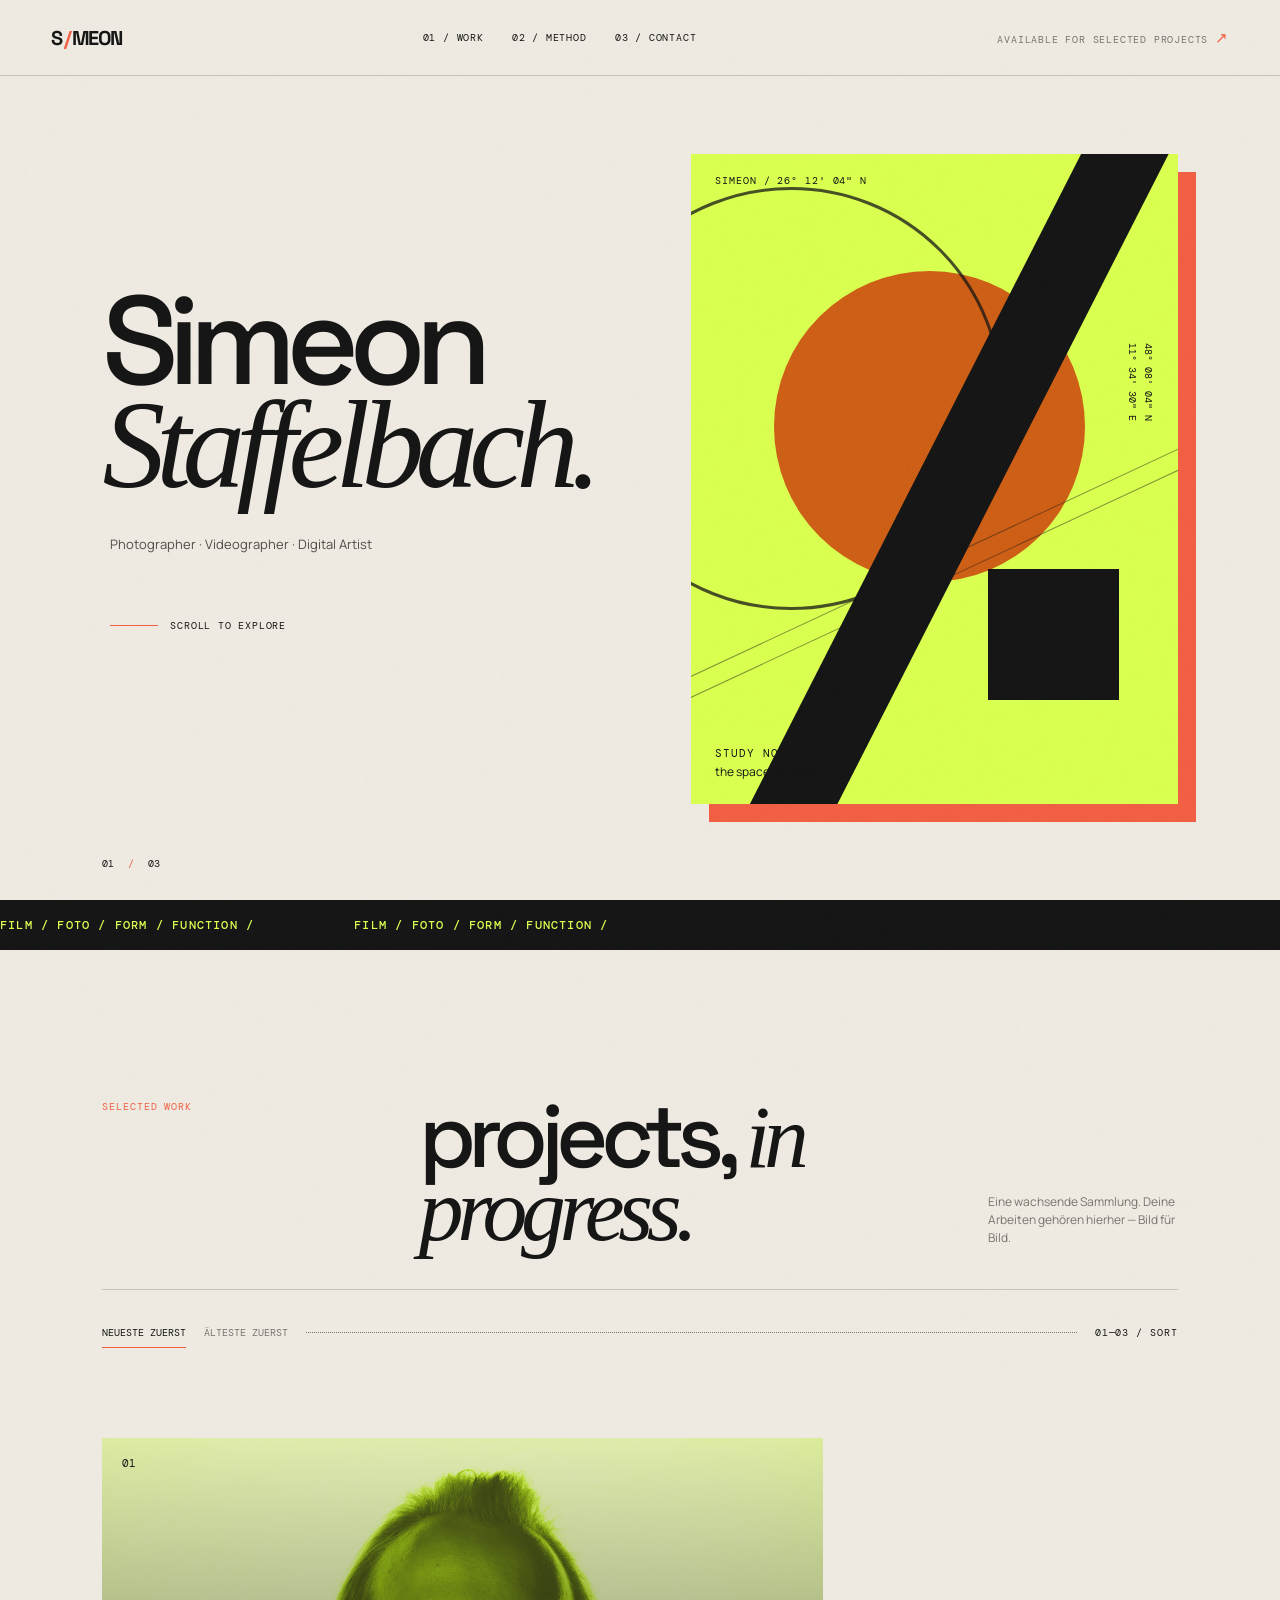
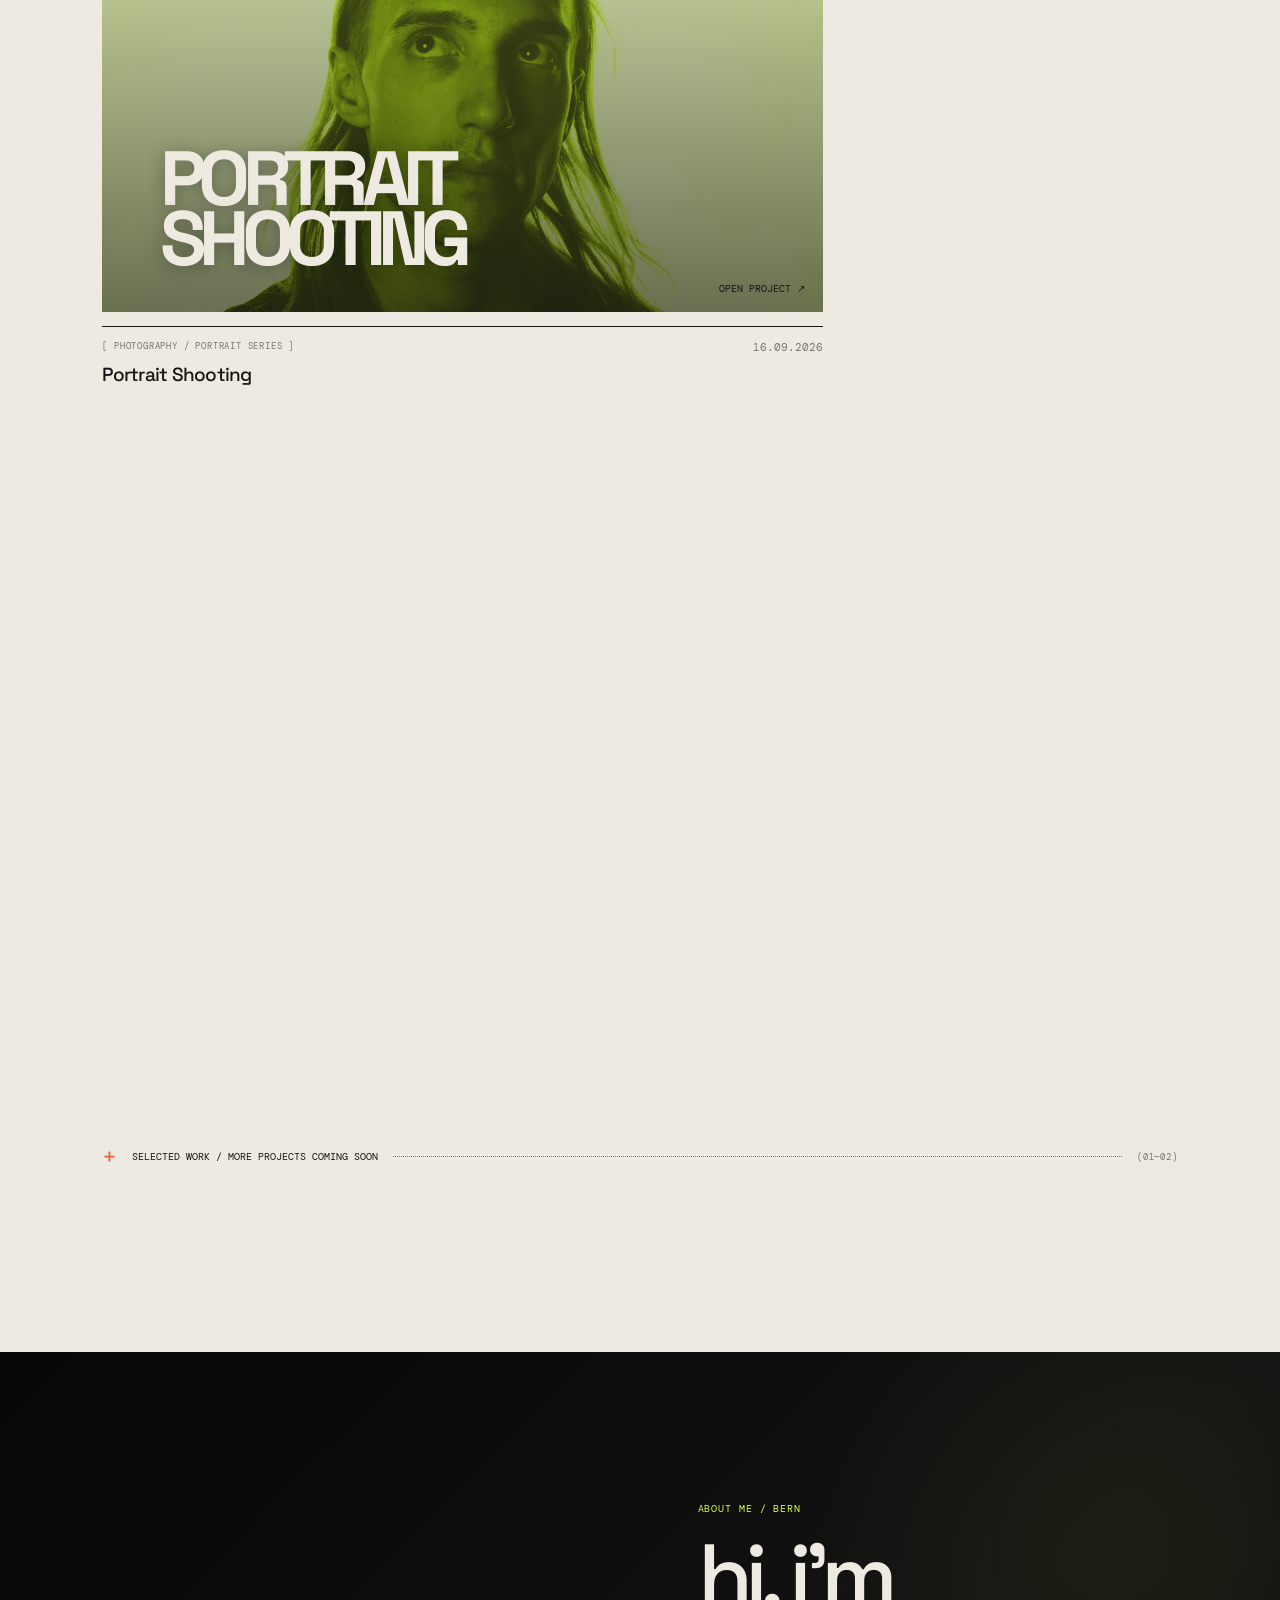
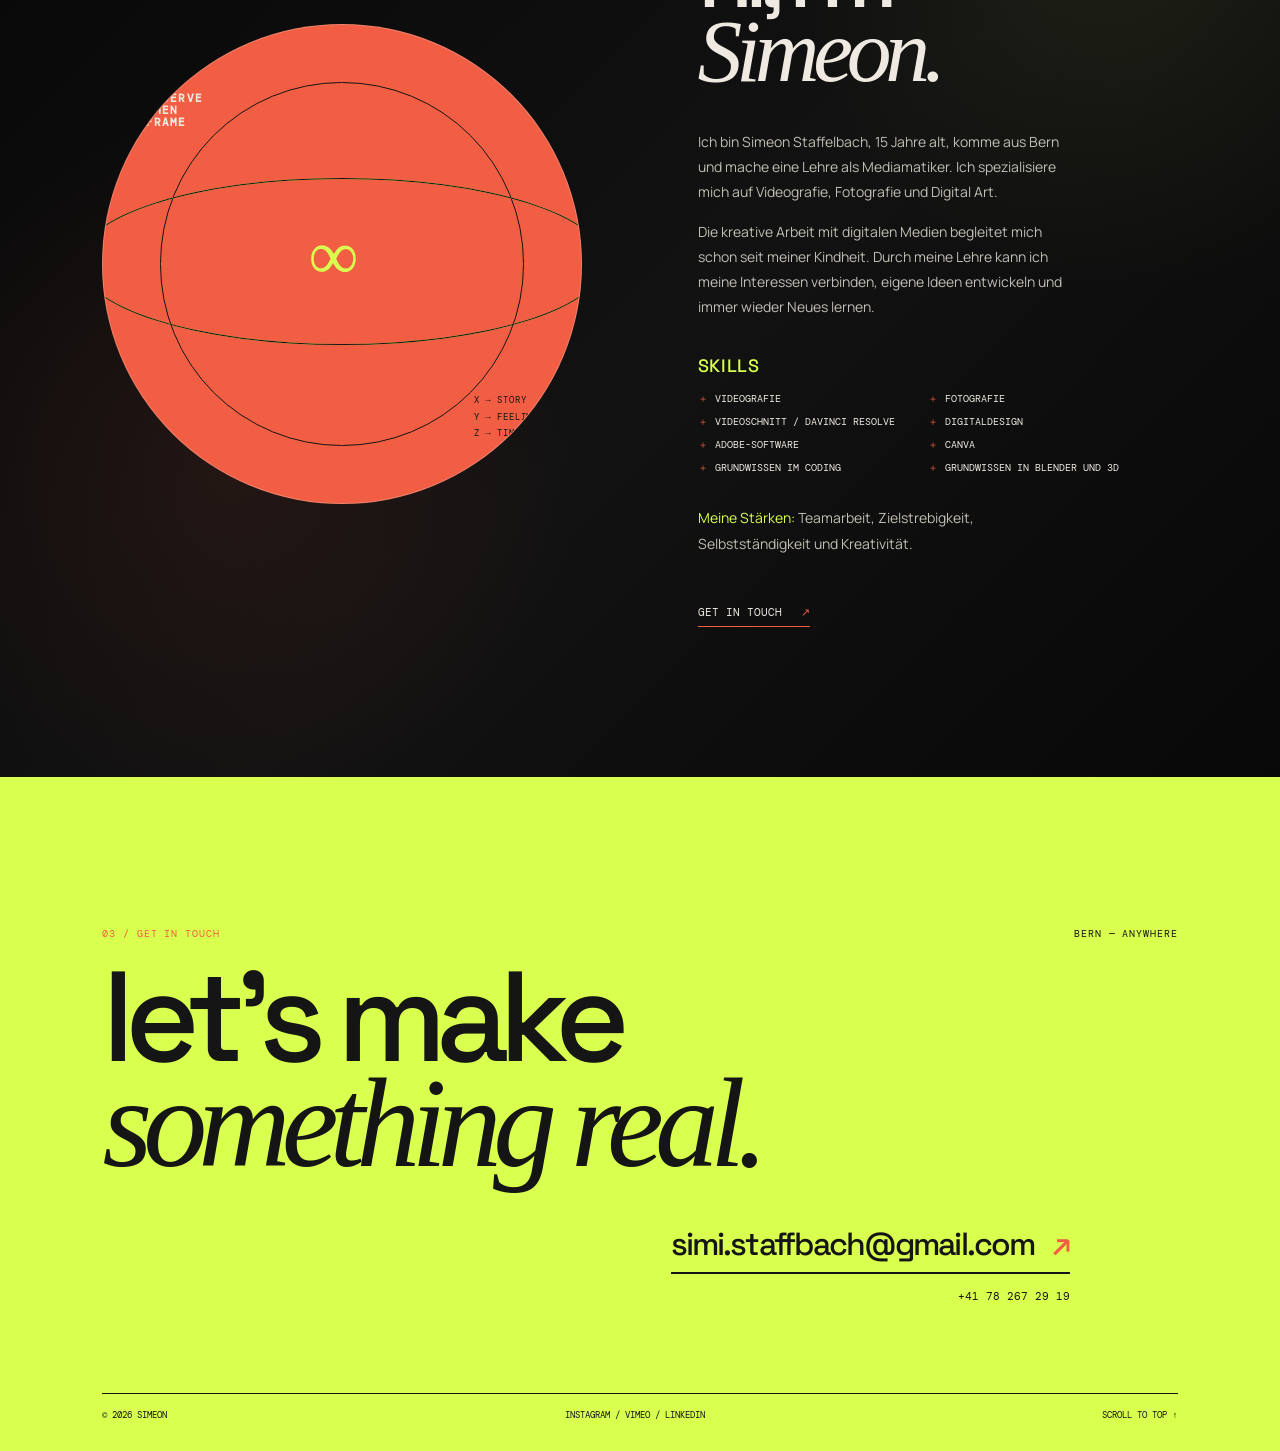
==== index.html @ b6d207b0 "Mein Portfolio" ====
<!doctype html>
<html lang="de">
<head>
  <meta charset="UTF-8">
  <meta name="viewport" content="width=device-width, initial-scale=1.0">
  <meta name="description" content="Portfolio von Simeon — Videografie, Fotografie und Mathematik.">
  <title>Simeon Staffelbach — Portfolio</title>
  <link rel="preconnect" href="https://fonts.googleapis.com">
  <link rel="preconnect" href="https://fonts.gstatic.com" crossorigin>
  <link href="https://fonts.googleapis.com/css2?family=DM+Mono:wght@400;500&family=Manrope:wght@400;500;600;700;800&family=Space+Grotesk:wght@400;500;600;700&display=swap" rel="stylesheet">
  <link rel="stylesheet" href="style.css">
</head>
<body>
  <div class="grain" aria-hidden="true"></div>
  <header class="site-header">
    <a class="wordmark" href="#top" aria-label="Simeon Startseite">S<span>/</span>MEON</a>
    <nav class="nav" aria-label="Hauptnavigation">
      <a href="#work">01 / work</a>
      <a href="#method">02 / method</a>
      <a href="#contact">03 / contact</a>
    </nav>
    <a class="header-note" href="#contact">available for selected projects <span>↗</span></a>
  </header>

  <main id="top">
    <section class="hero section-pad">
      <div class="hero-copy reveal">
        <h1>Simeon<br><em>Staffelbach.</em></h1>
        <p class="hero-intro">Photographer · Videographer · Digital Artist</p>
        <a class="scroll-cue" href="#work"><span class="scroll-line"></span> scroll to explore</a>
      </div>
      <div class="hero-art reveal reveal-delay" aria-label="Abstrakte Collage aus geometrischen Formen">
        <div class="art-label label-top">SIMEON / 26° 12' 04" N</div>
        <div class="art-shape circle"></div>
        <div class="art-shape ring"></div>
        <div class="art-shape diagonal"></div>
        <div class="art-shape square"></div>
        <div class="art-line line-a"></div>
        <div class="art-line line-b"></div>
        <div class="art-label label-bottom">STUDY No. 001<br><span>the space between</span></div>
        <div class="art-coordinate">48° 08' 04" N<br>11° 34' 30" E</div>
      </div>
      <div class="hero-index">01 <span>/</span> 03</div>
    </section>

    <section class="ticker" aria-label="Themen">
      <div class="ticker-track"><span>FILM / FOTO / FORM / FUNCTION /</span><span>FILM / FOTO / FORM / FUNCTION /</span></div>
    </section>

    <section class="work section-pad" id="work">
      <div class="section-heading reveal">
        <p class="eyebrow">selected work</p>
        <h2>projects, <em>in progress.</em></h2>
        <p class="heading-note">Eine wachsende Sammlung. Deine Arbeiten gehören hierher — Bild für Bild.</p>
      </div>
      <div class="project-controls reveal" role="tablist" aria-label="Projekte sortieren">
        <button class="project-tab is-active" type="button" data-sort="newest" role="tab" aria-selected="true">neueste zuerst</button>
        <button class="project-tab" type="button" data-sort="oldest" role="tab" aria-selected="false">älteste zuerst</button>
        <span class="controls-line"></span><span class="mono">01—03 / sort</span>
      </div>
      <div class="project-grid">
        <article class="project project-wide reveal" data-year="2026" data-order="1">
          <a class="project-visual visual-one" href="portrait-shooting.html" aria-label="Portrait Shooting öffnen">
            <img class="project-cover" src="img/16.09.2026/16.9.26_Portrait_Simeon.jpg" alt="Portrait aus dem Portrait Shooting" loading="lazy"><span class="project-number">01</span><span class="visual-word">PORTRAIT<br>SHOOTING</span><span class="visual-caption">open project ↗</span>
          </a>
          <div class="project-meta"><div><p class="project-type">[ photography / portrait series ]</p><h3>Portrait Shooting</h3></div><span>16.09.2026</span></div>
        </article>
        <article class="project project-video reveal reveal-delay" data-year="2026" data-order="2">
          <a class="project-visual visual-video" href="projektarbeit-9-klasse.html" aria-label="Projektarbeit 9. Klasse öffnen">
            <video src="video/Timeline%201.mov" autoplay muted loop playsinline preload="metadata"></video><span class="project-number">02</span><span class="visual-word">PROJECT<br>WORK</span><span class="visual-caption">open project ↗</span>
          </a>
          <div class="project-meta"><div><p class="project-type">[ video / school project ]</p><h3>Projektarbeit 9. Klasse</h3></div><span>2026</span></div>
        </article>
      </div>
      <div class="add-note"><span class="plus">+</span><span>selected work / more projects coming soon</span><span class="dotted-line"></span><span class="mono">(01—02)</span></div>
    </section>

    <section class="method section-pad" id="method">
      <div class="method-visual reveal"><span class="method-stamp">OBSERVE<br>THEN<br>FRAME</span><div class="method-orbit orbit-one"></div><div class="method-orbit orbit-two"></div><div class="method-center">∞</div><span class="method-coordinate">x → story<br>y → feeling<br>z → time</span></div>
      <div class="method-copy reveal reveal-delay"><p class="eyebrow">about me / bern</p><h2>hi, i'm<br><em>Simeon.</em></h2><p>Ich bin Simeon Staffelbach, 15 Jahre alt, komme aus Bern und mache eine Lehre als Mediamatiker. Ich spezialisiere mich auf Videografie, Fotografie und Digital Art.</p><p>Die kreative Arbeit mit digitalen Medien begleitet mich schon seit meiner Kindheit. Durch meine Lehre kann ich meine Interessen verbinden, eigene Ideen entwickeln und immer wieder Neues lernen.</p><h3 class="subheading">skills</h3><ul class="skills-list"><li>Videografie</li><li>Fotografie</li><li>Videoschnitt / DaVinci Resolve</li><li>Digitaldesign</li><li>Adobe-Software</li><li>Canva</li><li>Grundwissen im Coding</li><li>Grundwissen in Blender und 3D</li></ul><p class="strengths"><strong>Meine Stärken:</strong> Teamarbeit, Zielstrebigkeit, Selbstständigkeit und Kreativität.</p><a class="text-link" href="#contact">get in touch <span>↗</span></a></div>
    </section>

    <section class="contact section-pad" id="contact">
      <div class="contact-top"><p class="eyebrow">03 / get in touch</p><span class="mono">bern — anywhere</span></div>
      <h2>let's make<br><em>something real.</em></h2>
      <div class="contact-details"><a class="email-link" href="mailto:simi.staffbach@gmail.com">simi.staffbach@gmail.com <span>↗</span></a><a class="phone-link" href="tel:+41782672919">+41 78 267 29 19</a></div>
      <div class="contact-footer"><span>© 2026 Simeon</span><span>instagram / vimeo / linkedin</span><span>scroll to top ↑</span></div>
    </section>
  </main>
  <script src="script.js"></script>
</body>
</html>
---- style.css ----
@import url('https://fonts.googleapis.com/css2?family=DM+Mono:wght@400;500&family=Manrope:wght@400;500;600;700;800&family=Space+Grotesk:wght@400;500;600;700&display=swap');

:root{--ink:#151515;--paper:#eeeae1;--acid:#d9ff4f;--coral:#f15e43;--muted:#77746e;--line:rgba(21,21,21,.18);--mono:'DM Mono',monospace;--display:'Space Grotesk',sans-serif;--body:'Manrope',sans-serif}
*{box-sizing:border-box}html{scroll-behavior:smooth}body{margin:0;background:var(--paper);color:var(--ink);font-family:var(--body);overflow-x:hidden}.grain{position:fixed;inset:-50%;z-index:10;pointer-events:none;opacity:.045;background-image:url("data:image/svg+xml,%3Csvg viewBox='0 0 180 180' xmlns='http://www.w3.org/2000/svg'%3E%3Cfilter id='noise'%3E%3CfeTurbulence type='fractalNoise' baseFrequency='.9' numOctaves='4' stitchTiles='stitch'/%3E%3C/filter%3E%3Crect width='100%25' height='100%25' filter='url(%23noise)' opacity='.5'/%3E%3C/svg%3E");transform:rotate(10deg)}a{color:inherit;text-decoration:none}.site-header{height:76px;padding:0 4vw;display:flex;align-items:center;justify-content:space-between;border-bottom:1px solid var(--line);font-family:var(--mono);font-size:10px;letter-spacing:.08em;text-transform:uppercase}.wordmark{font-family:var(--display);font-weight:700;font-size:20px;letter-spacing:-.08em}.wordmark span{color:var(--coral);padding:0 2px}.nav{display:flex;gap:28px}.nav a,.header-note{transition:opacity .2s}.nav a:hover,.header-note:hover{opacity:.5}.header-note{color:var(--muted)}.header-note span{font-size:15px;color:var(--coral)}.section-pad{padding:0 8vw}.hero{min-height:calc(100vh - 76px);position:relative;display:grid;grid-template-columns:1fr 1fr;align-items:center;padding-top:7vh;padding-bottom:9vh}.hero-copy{position:relative;z-index:2;margin-top:-4vh}.eyebrow,.project-type,.mono,.art-label,.method-coordinate{font-family:var(--mono);font-size:10px;letter-spacing:.09em;text-transform:uppercase}.eyebrow{color:var(--coral);margin:0 0 25px}.eyebrow span{color:var(--ink);padding:0 5px}.hero h1,.section-heading h2,.method-copy h2,.contact h2{font-family:var(--display);font-weight:500;font-size:clamp(58px,9.8vw,150px);line-height:.82;letter-spacing:-.085em;margin:0}.hero h1 em,.section-heading h2 em,.method-copy h2 em,.contact h2 em{font-family:Georgia,serif;font-weight:400;letter-spacing:-.07em}.hero-intro{max-width:280px;margin:38px 0 0 8px;font-size:13px;line-height:1.6;color:#4e4c47}.scroll-cue{display:flex;align-items:center;gap:12px;margin:64px 0 0 8px;font-family:var(--mono);font-size:10px;text-transform:uppercase;letter-spacing:.08em}.scroll-line{display:inline-block;width:48px;height:1px;background:var(--coral)}.hero-art{width:min(38vw,520px);height:min(53vw,650px);min-height:420px;max-height:650px;background:var(--acid);position:relative;justify-self:end;overflow:hidden;transform:rotate(3deg);box-shadow:18px 18px 0 var(--coral)}.art-label{position:absolute;left:24px;top:20px;z-index:2}.label-bottom{top:auto;bottom:22px;font-size:11px;line-height:1.6}.label-bottom span{font-family:var(--body);font-size:12px;letter-spacing:0;text-transform:none}.art-coordinate{position:absolute;right:22px;top:29%;font:10px var(--mono);line-height:1.6;writing-mode:vertical-rl}.art-shape{position:absolute}.circle{width:64%;aspect-ratio:1;background:var(--coral);border-radius:50%;top:18%;left:17%;mix-blend-mode:multiply}.ring{width:87%;aspect-ratio:1;border:3px solid var(--ink);border-radius:50%;top:5%;left:-23%;opacity:.75}.diagonal{height:150%;width:16%;background:var(--ink);top:-25%;left:47%;transform:rotate(27deg)}.square{width:27%;aspect-ratio:1;background:var(--ink);bottom:16%;right:12%}.art-line{position:absolute;background:var(--ink);height:1px;width:150%;transform:rotate(-25deg);opacity:.45}.line-a{top:61%;left:-20%}.line-b{top:64%;left:-25%;transform:rotate(-25deg) translateY(12px)}.hero-index{position:absolute;bottom:30px;left:8vw;font:10px var(--mono)}.hero-index span{color:var(--coral);padding:0 8px}.ticker{background:var(--ink);color:var(--acid);overflow:hidden;white-space:nowrap;padding:17px 0;font:500 12px var(--mono);letter-spacing:.1em}.ticker-track{display:flex;gap:50px;width:max-content;animation:marquee 24s linear infinite}.ticker-track span{padding-right:50px}@keyframes marquee{to{transform:translateX(-50%)}}.work{padding-top:150px;padding-bottom:180px}.section-heading{display:grid;grid-template-columns:1fr 1.4fr 1fr;align-items:end;border-bottom:1px solid var(--line);padding-bottom:42px}.section-heading .eyebrow{align-self:start}.section-heading h2{font-size:clamp(48px,7vw,100px)}.heading-note{font-size:12px;line-height:1.5;max-width:190px;justify-self:end;color:var(--muted);margin:0}.project-grid{display:grid;grid-template-columns:1.2fr .8fr;column-gap:7vw;row-gap:110px;margin-top:90px}.project-wide{grid-column:1/-1;width:67%}.project-offset{margin-left:18%}.project-third{margin-top:-40px}.project-visual{display:block;position:relative;overflow:hidden;height:clamp(250px,37vw,500px);background:var(--coral);transition:transform .4s}.project-visual:hover{transform:translate(-8px,-8px)}.project-number{position:absolute;top:18px;left:20px;font:11px var(--mono)}.visual-word{position:absolute;font:700 clamp(42px,6vw,85px)/.78 var(--display);letter-spacing:-.1em;bottom:9%;left:8%;color:var(--ink)}.visual-caption{position:absolute;bottom:17px;right:18px;font:10px var(--mono);text-transform:uppercase}.visual-one{background:var(--acid)}.visual-one:after{content:'';position:absolute;width:45%;aspect-ratio:1;border:1px solid var(--ink);border-radius:50%;right:12%;top:17%;box-shadow:0 0 0 32px var(--coral),0 0 0 64px var(--acid),0 0 0 65px var(--ink)}.visual-two{height:clamp(230px,30vw,400px);background:var(--ink);color:var(--paper)}.visual-circle{display:block;position:absolute;width:58%;aspect-ratio:1;border-radius:50%;background:var(--acid);top:18%;left:21%;mix-blend-mode:screen}.visual-two:after{content:'still / moving';position:absolute;top:48%;left:33%;font:12px var(--mono);transform:rotate(-45deg);color:var(--coral)}.visual-three{height:clamp(240px,28vw,370px);background:var(--coral)}.visual-grid{position:absolute;left:15%;top:18%;font:clamp(90px,13vw,180px)/.44 var(--display);letter-spacing:-.2em}.project-meta{display:flex;justify-content:space-between;border-top:1px solid var(--ink);padding-top:13px;margin-top:14px;font:11px var(--mono)}.project-type{margin:0 0 10px;color:var(--muted);font-size:9px}.project-meta h3{font:500 19px var(--display);margin:0;letter-spacing:-.04em}.project-meta>span{color:var(--muted)}.add-note{display:flex;align-items:center;gap:15px;margin-top:96px;font:10px var(--mono);text-transform:uppercase}.plus{font:24px var(--display);color:var(--coral)}.dotted-line{height:1px;flex:1;border-top:1px dotted var(--muted)}.add-note .mono{color:var(--muted);font-size:9px}.method{background:var(--ink);color:var(--paper);display:grid;grid-template-columns:1fr 1fr;gap:9vw;align-items:center;padding-top:150px;padding-bottom:150px}.method-visual{aspect-ratio:1;max-width:530px;position:relative;border:1px solid rgba(238,234,225,.25);border-radius:50%;background:var(--coral);overflow:hidden}.method-visual:before{content:'';position:absolute;inset:12%;border:1px solid var(--ink);border-radius:50%}.method-orbit{position:absolute;border:1px solid var(--acid);width:110%;height:35%;left:-5%;top:32%;border-radius:50%;transform:rotate(-35deg)}.orbit-two{transform:rotate(35deg);border-color:var(--ink)}.method-center{position:absolute;left:43%;top:40%;font:70px Georgia;color:var(--acid)}.method-stamp{position:absolute;z-index:1;left:9%;top:14%;font:700 11px var(--mono);letter-spacing:.1em;line-height:1.1}.method-coordinate{position:absolute;right:9%;bottom:13%;font-size:9px;line-height:1.8;color:var(--ink)}.method-copy{max-width:500px}.method-copy .eyebrow{color:var(--acid)}.method-copy h2{font-size:clamp(48px,7vw,95px);margin-bottom:42px}.method-copy p:not(.eyebrow):not(.placeholder-copy){max-width:380px;font-size:14px;line-height:1.8;color:#c0bdb4}.placeholder-copy{font:10px var(--mono);color:var(--acid);border-left:1px solid var(--acid);padding-left:14px;margin-top:30px}.text-link{display:inline-block;margin-top:35px;border-bottom:1px solid var(--coral);padding-bottom:7px;font:11px var(--mono);text-transform:uppercase;color:var(--paper)}.text-link span,.email-link span{color:var(--coral);padding-left:12px}.contact{padding-top:150px;padding-bottom:30px;background:var(--acid);min-height:74vh;display:flex;flex-direction:column}.contact-top{display:flex;justify-content:space-between}.contact-top .eyebrow{color:var(--coral)}.contact h2{font-size:clamp(60px,10vw,150px);margin-top:auto}.email-link{align-self:flex-end;margin:48px 10% 90px 0;font:500 clamp(19px,2.5vw,32px) var(--display);letter-spacing:-.06em;border-bottom:2px solid var(--ink);padding-bottom:8px}.contact-footer{border-top:1px solid var(--ink);padding-top:15px;display:flex;justify-content:space-between;font:9px var(--mono);text-transform:uppercase}.reveal{opacity:0;transform:translateY(22px);transition:opacity .8s ease,transform .8s ease}.reveal.visible{opacity:1;transform:none}.reveal-delay{transition-delay:.15s}
@media(max-width:700px){.site-header{height:63px;padding:0 20px}.nav{display:none}.header-note{font-size:8px}.section-pad{padding-left:20px;padding-right:20px}.hero{min-height:auto;display:block;padding-top:80px;padding-bottom:80px}.hero-copy{margin:0}.hero h1{font-size:22vw}.hero-intro{margin-top:30px}.scroll-cue{margin-top:45px}.hero-art{width:78vw;height:105vw;min-height:0;max-height:none;margin:74px 8px 12px auto}.hero-index{left:20px;bottom:24px}.work{padding-top:90px;padding-bottom:110px}.section-heading{display:block;padding-bottom:30px}.section-heading h2{font-size:17vw;margin-bottom:30px}.heading-note{max-width:240px;margin-left:auto}.project-grid{display:block;margin-top:55px}.project{width:100%;margin:0 0 72px}.project-wide{width:100%}.project-offset{margin-left:0}.project-third{margin-top:0}.project-visual{height:78vw;max-height:390px}.visual-two,.visual-three{height:68vw;max-height:330px}.add-note{margin-top:25px}.method{display:block;padding-top:90px;padding-bottom:95px}.method-visual{width:88vw;margin:0 auto 75px}.method-copy h2{font-size:16vw;margin-bottom:32px}.contact{min-height:75vh;padding-top:75px}.contact h2{font-size:19vw;margin-top:100px}.email-link{align-self:flex-start;margin:55px 0 90px 0;font-size:6vw}.contact-footer{gap:18px;flex-wrap:wrap}.contact-footer span:last-child{width:100%}}
@media(prefers-reduced-motion:reduce){html{scroll-behavior:auto}.ticker-track{animation:none}.reveal{transition:none}}
.subheading{font:500 18px var(--display);text-transform:uppercase;letter-spacing:.04em;color:var(--acid);margin:35px 0 15px}.skills-list{display:grid;grid-template-columns:1fr 1fr;gap:9px 20px;list-style:none;padding:0;margin:0;max-width:440px;font:10px var(--mono);text-transform:uppercase;color:var(--paper)}.skills-list li:before{content:'＋';color:var(--coral);margin-right:7px}.strengths{margin-top:30px!important}.strengths strong{color:var(--acid);font-weight:400}.contact-details{align-self:flex-end;margin:48px 10% 90px 0;text-align:right}.contact-details .email-link{display:block;align-self:auto;margin:0;font-size:clamp(19px,2.5vw,32px)}.phone-link{display:block;margin-top:15px;font:11px var(--mono)}
@media(max-width:700px){.skills-list{gap:10px 12px;font-size:9px}.contact-details{align-self:flex-start;margin:55px 0 90px;text-align:left}.contact-details .email-link{font-size:6vw}}
.project-controls{display:flex;align-items:center;gap:18px;margin-top:28px;font:10px var(--mono);text-transform:uppercase}.project-tab{border:0;border-bottom:1px solid transparent;background:transparent;color:var(--muted);cursor:pointer;font:inherit;padding:8px 0;text-transform:uppercase}.project-tab.is-active{border-color:var(--coral);color:var(--ink)}.controls-line{height:1px;flex:1;border-top:1px dotted var(--muted)}.project-grid.is-sorting .project{animation:project-swap .35s ease}@keyframes project-swap{from{opacity:.2;transform:translateY(12px)}to{opacity:1;transform:none}}.project-detail{background:#080808;color:var(--paper);padding-top:150px;padding-bottom:170px;background-image:radial-gradient(circle at 80% 15%,rgba(217,255,79,.08),transparent 24%),linear-gradient(125deg,#080808 0%,#111 48%,#070707 100%)}.detail-heading{display:flex;align-items:flex-end;justify-content:space-between;border-bottom:1px solid rgba(238,234,225,.25);padding-bottom:42px}.detail-heading .eyebrow{color:var(--acid)}.detail-heading h2{font:500 clamp(55px,8vw,120px)/.8 var(--display);letter-spacing:-.085em;margin:0}.detail-heading h2 em{font:400 .95em Georgia,serif}.detail-intro{max-width:610px;margin:45px 0 75px auto;font-size:14px;line-height:1.8;color:#c5c1b9}.photo-gallery{display:grid;grid-template-columns:repeat(12,1fr);gap:18px;align-items:start}.gallery-photo{grid-column:span 4;margin:0}.gallery-photo.gallery-tall{grid-row:span 2}.gallery-photo.gallery-wide{grid-column:span 6}.gallery-photo img{display:block;width:100%;height:clamp(240px,32vw,490px);object-fit:cover;background:#191919;transition:filter .4s,transform .4s}.gallery-photo.gallery-tall img{height:clamp(390px,50vw,760px)}.gallery-photo.gallery-wide img{height:clamp(230px,28vw,430px)}.gallery-photo img[src]:not([src=""]){color:transparent}.gallery-photo:hover img{filter:brightness(1.1);transform:scale(.985)}.gallery-photo figcaption{font:9px var(--mono);text-transform:uppercase;color:#89857e;margin-top:10px}.image-note{color:#89857e;font-size:9px;margin:70px 0 0}.method{background-color:#080808;background-image:radial-gradient(circle at 18% 70%,rgba(241,94,67,.09),transparent 28%),radial-gradient(circle at 88% 20%,rgba(217,255,79,.06),transparent 24%),linear-gradient(135deg,#070707,#121212 55%,#080808)}.method-visual{transform-style:preserve-3d;transition:transform .25s ease-out;will-change:transform}.method-visual .method-orbit,.method-visual .method-center,.method-visual .method-stamp,.method-visual .method-coordinate{transform:translateZ(24px)}.method-visual .method-center{transition:transform .25s ease-out}.grain{opacity:.018}
@media(max-width:700px){.project-controls{gap:12px;flex-wrap:wrap;margin-top:20px}.project-controls .controls-line{display:none}.project-controls .mono{width:100%;font-size:8px}.project-detail{padding-top:90px;padding-bottom:100px}.detail-heading{display:block;padding-bottom:30px}.detail-heading h2{font-size:16vw;margin-top:32px}.detail-intro{margin:35px 0 55px;font-size:13px}.photo-gallery{grid-template-columns:1fr 1fr;gap:12px}.gallery-photo,.gallery-photo.gallery-wide{grid-column:span 1}.gallery-photo.gallery-tall{grid-row:span 1}.gallery-photo img,.gallery-photo.gallery-tall img,.gallery-photo.gallery-wide img{height:58vw}.gallery-photo:nth-child(1),.gallery-photo:nth-child(4),.gallery-photo:nth-child(7),.gallery-photo:nth-child(8){grid-column:span 2}.gallery-photo:nth-child(1) img,.gallery-photo:nth-child(4) img,.gallery-photo:nth-child(7) img,.gallery-photo:nth-child(8) img{height:105vw}.image-note{line-height:1.6;margin-top:45px}}
.gallery-photo img.is-missing{opacity:0;background:linear-gradient(135deg,var(--coral),var(--acid));min-height:100%}.gallery-photo:has(img.is-missing){background:linear-gradient(135deg,var(--coral),var(--acid));position:relative}.gallery-photo:has(img.is-missing):after{content:'bild hier einsetzen';position:absolute;left:15px;bottom:34px;color:var(--ink);font:10px var(--mono);text-transform:uppercase}
.create-project-button{width:100%;border:0;color:var(--paper);font:inherit;text-align:left;cursor:pointer}.create-project-button .visual-word{color:var(--acid)}.create-project-button:hover .visual-word{color:var(--paper)}.project-modal{display:none;position:fixed;inset:0;z-index:20;align-items:center;justify-content:center;padding:24px}.project-modal.is-open{display:flex}.project-modal-backdrop{position:absolute;inset:0;background:rgba(8,8,8,.78);backdrop-filter:blur(8px)}.project-form{position:relative;width:min(100%,560px);padding:42px;background:var(--acid);color:var(--ink);box-shadow:14px 14px 0 var(--coral)}.modal-close{position:absolute;top:15px;right:20px;border:0;background:none;font:32px var(--display);cursor:pointer}.project-form h2{font:500 clamp(48px,7vw,82px)/.8 var(--display);letter-spacing:-.085em;margin:0 0 35px}.project-form h2 em{font:400 .95em Georgia,serif}.project-form label{display:block;margin-top:18px;font:10px var(--mono);text-transform:uppercase}.project-form input,.project-form textarea{display:block;width:100%;border:0;border-bottom:1px solid var(--ink);background:transparent;padding:11px 0;color:var(--ink);font:14px var(--body);outline:none;resize:vertical}.project-form input:focus,.project-form textarea:focus{border-bottom-color:var(--coral)}.form-submit{border:0;background:var(--ink);color:var(--paper);cursor:pointer;margin-top:30px;padding:14px 18px;font:10px var(--mono);text-transform:uppercase}.form-submit span{color:var(--coral);padding-left:12px}.form-note{font-size:8px;margin:22px 0 0;color:var(--muted)}
.gallery-photo img{object-fit:contain;background:#111}.gallery-photo.gallery-wide img{object-fit:contain}
.project-cover{position:absolute;inset:0;width:100%;height:100%;object-fit:cover;opacity:.72;mix-blend-mode:luminosity}.visual-one .visual-word,.visual-one .visual-caption,.visual-one .project-number{z-index:1}.project-create .visual-two:after{display:none}
.visual-one:after{display:none}.visual-one:before{content:'';position:absolute;z-index:1;inset:0;background:linear-gradient(180deg,rgba(8,8,8,.08),rgba(8,8,8,.58))}.visual-one .visual-word{color:var(--paper);text-shadow:0 2px 18px rgba(0,0,0,.3)}
.visual-video{background:#111;color:var(--paper)}.visual-video video{position:absolute;inset:0;width:100%;height:100%;object-fit:cover;opacity:.7}.visual-video:after{content:'';position:absolute;inset:0;background:linear-gradient(180deg,rgba(8,8,8,.08),rgba(8,8,8,.68))}.visual-video .visual-word,.visual-video .visual-caption,.visual-video .project-number{z-index:1}.project-video{width:67%;margin-left:33%;grid-column:1/-1}.video-project-page .project-page-title h1{font-size:clamp(58px,9vw,130px)}.video-showcase{padding-bottom:140px}.video-frame{background:#050505;border:1px solid rgba(238,234,225,.24);padding:14px;box-shadow:14px 14px 0 var(--coral)}.video-frame video{display:block;width:100%;max-height:75vh;background:#000}.video-meta{display:flex;justify-content:space-between;padding-top:14px;color:#89857e}.video-notes{display:grid;grid-template-columns:1fr 1fr;gap:8vw;border-top:1px solid rgba(238,234,225,.25);padding-top:120px;padding-bottom:140px}.video-notes h2{font:500 clamp(55px,8vw,110px)/.8 var(--display);letter-spacing:-.09em;margin:0}.video-notes h2 em{font:400 .92em Georgia,serif}.video-note-copy{max-width:390px;align-self:end;color:#aaa69f;font-size:14px;line-height:1.8}.video-note-copy .mono{color:var(--acid);font-size:9px;margin-top:42px}
@media(max-width:700px){.project-video{grid-column:auto;width:100%;margin-left:0}.video-project-page .project-page-title h1{font-size:15vw}.video-showcase{padding-bottom:90px}.video-frame{padding:8px;box-shadow:8px 8px 0 var(--coral)}.video-meta{gap:15px;flex-wrap:wrap}.video-notes{display:block;padding-top:85px;padding-bottom:90px}.video-notes h2{font-size:17vw}.video-note-copy{margin-top:60px;font-size:13px}}
.project-page{background:#080808;color:var(--paper);background-image:radial-gradient(circle at 80% 15%,rgba(217,255,79,.07),transparent 24%),linear-gradient(125deg,#080808 0%,#111 48%,#070707 100%)}.back-link{font:10px var(--mono);text-transform:uppercase;color:var(--paper)}.project-hero{padding-top:130px;padding-bottom:100px;display:grid;grid-template-columns:1.1fr .9fr;gap:8vw;align-items:end}.project-page-title h1{font:500 clamp(65px,11vw,160px)/.78 var(--display);letter-spacing:-.09em;margin:0}.project-page-title h1 em{font:400 .92em Georgia,serif}.project-page-intro{max-width:470px;font-size:14px;line-height:1.8;color:#c5c1b9}.collage{padding-bottom:130px}.collage-grid{display:grid;grid-template-columns:repeat(12,1fr);grid-auto-flow:dense;gap:14px}.collage-item{grid-column:span 4;margin:0;min-height:280px;background:#111;position:relative;overflow:hidden}.collage-item img{display:block;width:100%;height:100%;min-height:280px;object-fit:contain;background:#111}.collage-item figcaption{position:absolute;left:14px;bottom:12px;color:var(--paper);font:9px var(--mono);text-transform:uppercase;mix-blend-mode:difference}.collage-feature{grid-column:span 6;grid-row:span 2;min-height:650px}.collage-feature img{min-height:650px}.collage-tall{grid-row:span 2;min-height:580px}.collage-tall img{min-height:580px}.collage-wide{grid-column:span 6;min-height:380px}.collage-wide img{min-height:380px}.collage-empty{display:flex;align-items:center;justify-content:center;border:1px solid rgba(238,234,225,.25);background:transparent;color:var(--acid);font:10px var(--mono);text-transform:uppercase;line-height:1.8;text-align:center}.project-end{border-top:1px solid rgba(238,234,225,.25);padding-top:16px;padding-bottom:35px;display:flex;justify-content:space-between}.project-end .text-link{margin-top:0}
.mini-study{display:grid;grid-template-columns:1fr 1fr;gap:8vw;align-items:end;border-top:1px solid rgba(238,234,225,.25);padding-top:48px;padding-bottom:110px}.mini-study h2{font:500 clamp(48px,7vw,95px)/.8 var(--display);letter-spacing:-.09em;margin:0}.mini-study h2 em{font:400 .92em Georgia,serif}.mini-study p:not(.eyebrow){max-width:330px;color:#aaa69f;font-size:13px;line-height:1.7}.mini-study .text-link{margin-top:22px}.study-page .light-mode{white-space:nowrap}
.mode-description{flex-wrap:wrap;align-items:start}.mode-description .equipment{display:grid;grid-template-columns:auto 1fr 1fr;gap:8px 18px;width:100%;padding-top:18px;border-top:1px solid rgba(238,234,225,.14);font:9px var(--mono);text-transform:uppercase;color:#88847d}.mode-description .equipment b{color:var(--coral);font-weight:400}.mode-description .equipment span{line-height:1.5}.light-rig,.subject-3d{transition:transform .7s cubic-bezier(.2,.75,.25,1),filter .7s ease}.light-stage[data-mode="butterfly"] .light-rig{top:13%;left:50%}.light-stage[data-mode="rembrandt"] .light-rig{top:18%;left:35%;transform:translateX(-50%) rotateX(-10deg) rotateY(-24deg)}.light-stage[data-mode="loop"] .light-rig{top:25%;left:39%;transform:translateX(-50%) rotateX(-10deg) rotateY(-18deg)}.light-stage[data-mode="split"] .light-rig{top:38%;left:20%;transform:translateX(-50%) rotateX(-10deg) rotateY(18deg)}.light-stage[data-mode="rim"] .light-rig{top:30%;left:78%;transform:translateX(-50%) rotateX(-10deg) rotateY(30deg)}.light-stage[data-mode="rembrandt"]{background:radial-gradient(circle at 38% 43%,rgba(241,94,67,.28),transparent 23%),#080808}.light-stage[data-mode="loop"]{background:radial-gradient(circle at 42% 43%,rgba(241,94,67,.22),transparent 22%),#080808}.light-stage[data-mode="split"]{background:linear-gradient(90deg,rgba(241,94,67,.22),transparent 42%),#080808}.light-stage[data-mode="rim"]{background:radial-gradient(circle at 75% 43%,rgba(217,255,79,.3),transparent 22%),#080808}.light-stage[data-mode="rim"] .subject-head,.light-stage[data-mode="rim"] .subject-body{box-shadow:0 0 22px 4px rgba(217,255,79,.75)}
@media(max-width:700px){.project-page .site-header{padding:0 20px}.project-page .header-note{display:none}.back-link{font-size:9px}.project-hero{display:block;padding-top:80px;padding-bottom:65px}.project-page-title h1{font-size:19vw}.project-page-intro{margin-top:40px;font-size:13px}.collage{padding-bottom:85px}.collage-grid{grid-template-columns:repeat(2,1fr);gap:10px}.collage-item,.collage-wide,.collage-feature,.collage-tall{grid-column:span 1;grid-row:span 1;min-height:46vw}.collage-item img,.collage-wide img,.collage-feature img,.collage-tall img{min-height:46vw}.collage-feature,.collage-wide{grid-column:span 2;min-height:92vw}.collage-feature img,.collage-wide img{min-height:92vw}.collage-empty{min-height:46vw}.project-end{display:block;padding-bottom:25px}.project-end .text-link{margin-top:30px}}
.mini-study{display:block;padding-top:70px;padding-bottom:75px}.mini-study h2{font-size:16vw;margin:30px 0 28px}.mini-study p:not(.eyebrow){font-size:13px}.study-page .light-mode{white-space:normal;text-align:left}
.project-color{grid-column:1/-1;width:67%;margin-left:33%}.visual-color{background:#121212;color:var(--paper);border:1px solid rgba(238,234,225,.25)}.visual-color:after{content:'';position:absolute;width:55%;height:180%;left:18%;top:-38%;background:var(--coral);border-radius:50%;filter:blur(28px);opacity:.7;transform:rotate(25deg)}.visual-color .visual-word,.visual-color .visual-caption,.visual-color .project-number{z-index:1}.color-orb{position:absolute;z-index:1;width:35%;aspect-ratio:1;border-radius:50%;background:var(--acid);left:48%;top:25%;box-shadow:0 0 45px rgba(217,255,79,.55)}.study-page{background:#080808;color:var(--paper);background-image:radial-gradient(circle at 80% 15%,rgba(217,255,79,.07),transparent 24%),linear-gradient(125deg,#080808 0%,#111 48%,#070707 100%)}.study-intro{padding-top:130px;padding-bottom:105px;display:grid;grid-template-columns:1.1fr .9fr;gap:8vw;align-items:end}.study-intro h1{font:500 clamp(72px,12vw,170px)/.76 var(--display);letter-spacing:-.095em;margin:0}.study-intro h1 em,.light-lab h2 em,.note-card h3 em{font:400 .92em Georgia,serif}.study-lead{max-width:460px;font-size:14px;line-height:1.8;color:#c5c1b9}.study-lead .mono{font-size:9px;color:var(--acid);margin-top:32px}.light-lab{padding-top:85px;padding-bottom:135px;background:#111;border-top:1px solid rgba(238,234,225,.15);border-bottom:1px solid rgba(238,234,225,.15)}.lab-head{display:flex;justify-content:space-between;align-items:end}.light-lab h2{font:500 clamp(54px,8vw,105px)/.8 var(--display);letter-spacing:-.09em;margin:0}.lab-note{max-width:250px;font-size:12px;line-height:1.6;color:#aaa69f;margin:0}.lab-controls{display:flex;align-items:center;gap:24px;border-bottom:1px solid rgba(238,234,225,.2);padding:55px 0 15px;font:10px var(--mono);text-transform:uppercase}.light-mode{border:0;border-bottom:1px solid transparent;background:transparent;color:#88847d;cursor:pointer;padding:8px 0;font:inherit;text-transform:uppercase}.light-mode.is-active{color:var(--acid);border-color:var(--acid)}.angle-control{margin-left:auto;display:flex;gap:14px;align-items:center;color:#88847d}.angle-control input{accent-color:var(--coral);width:110px}.angle-control output{width:30px;color:var(--paper)}.light-stage{height:min(58vw,680px);min-height:420px;margin-top:36px;position:relative;overflow:hidden;background:radial-gradient(circle at 52% 40%,rgba(241,94,67,.2),transparent 20%),#080808;perspective:900px;transform-style:preserve-3d}.stage-grid{position:absolute;inset:48% -20% -55%;background:linear-gradient(rgba(238,234,225,.12) 1px,transparent 1px),linear-gradient(90deg,rgba(238,234,225,.12) 1px,transparent 1px);background-size:55px 55px;transform:rotateX(65deg);transform-origin:top}.stage-axis{position:absolute;left:50%;top:0;width:1px;height:100%;background:rgba(238,234,225,.15)}.axis-y{transform:rotate(90deg)}.light-rig{position:absolute;left:50%;top:13%;width:190px;height:145px;transform:translateX(-50%) rotateX(-10deg) rotateY(-18deg);transform-style:preserve-3d;transition:all .5s ease}.rig-softbox{display:block;width:100px;height:45px;margin:auto;background:var(--acid);box-shadow:0 0 75px 25px rgba(217,255,79,.28);transform:rotateX(55deg) skewX(-15deg)}.rig-arm{display:block;width:2px;height:82px;background:#777;position:absolute;left:50%;top:42px}.rig-label{position:absolute;top:118px;left:70px;color:var(--acid);font:9px var(--mono);text-transform:uppercase;white-space:nowrap}.subject-3d{position:absolute;left:50%;top:47%;width:250px;height:300px;transform:translate(-50%,-50%) rotateY(-8deg);transform-style:preserve-3d;transition:transform .5s ease}.subject-head{position:absolute;left:70px;top:0;width:112px;height:154px;border-radius:48% 48% 44% 44%;background:linear-gradient(90deg,#2b1516,#c45d43 54%,#321516);box-shadow:25px 10px 0 -3px rgba(0,0,0,.5);transform:translateZ(35px)}.subject-face{position:absolute;left:33px;top:59px;width:9px;height:6px;border-radius:50%;background:var(--ink);box-shadow:39px 0 var(--ink)}.subject-nose{position:absolute;left:51px;top:68px;width:16px;height:25px;border-right:2px solid rgba(21,21,21,.65);border-radius:50%}.subject-shadow{position:absolute;left:49px;top:95px;width:18px;height:7px;border-bottom:2px solid var(--ink);border-radius:50%}.subject-body{position:absolute;left:25px;top:135px;width:205px;height:190px;border-radius:45% 45% 0 0;background:linear-gradient(90deg,#160e11,#4b1f25 55%,#120d10);transform:translateZ(5px)}.stage-label{position:absolute;font:9px var(--mono);text-transform:uppercase;color:#8b8780;line-height:1.6}.stage-label span{color:var(--coral);font-size:18px}.stage-label-left{left:25px;bottom:25px}.stage-label-right{right:25px;bottom:25px;text-align:right}.stage-mode-label{position:absolute;left:25px;top:25px;color:var(--acid);font:10px var(--mono);text-transform:uppercase;letter-spacing:.1em}.mode-description{display:flex;gap:25px;padding-top:20px;font-size:12px;color:#aaa69f}.mode-description strong{color:var(--acid);font:10px var(--mono);text-transform:uppercase;min-width:145px}.mode-description span{max-width:450px;line-height:1.6}.study-notes{display:grid;grid-template-columns:1fr 1fr;gap:8vw;padding-top:135px;padding-bottom:135px}.note-card{border-top:1px solid rgba(238,234,225,.25);padding-top:15px}.note-card .mono{color:var(--coral);font-size:9px}.note-card h3{font:500 clamp(38px,5vw,70px)/.85 var(--display);letter-spacing:-.08em;margin:70px 0 0}.note-copy{max-width:360px;align-self:end;color:#aaa69f;font-size:14px;line-height:1.8}.note-copy .mono{color:var(--acid);font-size:9px;margin-top:45px}
@media(max-width:700px){.project-color{grid-column:auto;width:100%;margin-left:0}.study-intro{display:block;padding-top:80px;padding-bottom:75px}.study-intro h1{font-size:22vw}.study-lead{margin-top:40px;font-size:13px}.light-lab{padding-top:75px;padding-bottom:90px}.lab-head{display:block}.lab-note{margin-top:32px}.lab-controls{gap:12px;flex-wrap:wrap;padding-top:42px}.light-mode{font-size:9px}.angle-control{width:100%;margin:8px 0 0;justify-content:space-between}.angle-control input{flex:1}.light-stage{height:118vw;min-height:440px;margin-top:25px}.light-rig{top:11%;transform:translateX(-50%) scale(.78) rotateX(-10deg) rotateY(-18deg)}.subject-3d{transform:translate(-50%,-50%) scale(.82) rotateY(-8deg)}.mode-description{display:block}.mode-description strong{display:block;margin-bottom:10px}.study-notes{display:block;padding-top:90px;padding-bottom:90px}.note-card h3{margin-top:55px;font-size:16vw}.note-copy{margin-top:65px;font-size:13px}}
@media(max-width:700px){.mode-description .equipment{grid-template-columns:1fr;gap:6px;margin-top:18px}.mode-description .equipment b{display:block}.light-stage[data-mode="rembrandt"] .light-rig,.light-stage[data-mode="loop"] .light-rig,.light-stage[data-mode="split"] .light-rig,.light-stage[data-mode="rim"] .light-rig{transform:translateX(-50%) scale(.78) rotateX(-10deg) rotateY(-18deg)}}
.top-down-stage{background:#171717!important;perspective:none!important}.top-down-stage .stage-grid{inset:0;background:linear-gradient(rgba(238,234,225,.09) 1px,transparent 1px),linear-gradient(90deg,rgba(238,234,225,.09) 1px,transparent 1px);background-size:52px 52px;transform:none;opacity:.8}.top-down-stage .stage-axis{opacity:.35}.top-down-stage .axis-x{left:0;top:50%;width:100%;height:1px}.top-down-stage .axis-y{left:50%;top:0;width:1px;height:100%;transform:none}.top-down-stage .light-rig{width:130px;height:95px;transform:none!important;transition:left .7s ease,top .7s ease,filter .7s ease}.top-down-stage .rig-softbox{width:100px;height:54px;margin:0;border:2px solid var(--acid);background:rgba(217,255,79,.16);box-shadow:0 0 45px 12px rgba(217,255,79,.2);transform:none;clip-path:polygon(15% 0,85% 0,100% 100%,0 100%)}.top-down-stage .rig-label{top:64px;left:0;color:var(--acid);font-size:8px}.top-down-stage .key-light{left:50%;top:8%}.top-down-stage .fill-light{left:9%;top:47%;transform:rotate(90deg)!important;opacity:.75}.top-down-stage .rim-light{left:78%;top:47%;transform:rotate(90deg)!important;opacity:.72}.top-down-stage .fill-light .rig-softbox,.top-down-stage .rim-light .rig-softbox{border-color:var(--coral);box-shadow:0 0 35px 10px rgba(241,94,67,.18)}.top-down-stage .fill-light .rig-label,.top-down-stage .rim-light .rig-label{color:var(--coral);transform:rotate(-90deg);left:57px;top:42px}.top-down-stage .reflector{position:absolute;z-index:2;width:170px;height:14px;border:1px dashed var(--paper);color:var(--paper);font:8px var(--mono);text-transform:uppercase;text-align:center;letter-spacing:.05em}.top-down-stage .reflector span{position:relative;top:18px;white-space:nowrap}.reflector-main{left:calc(50% - 85px);bottom:11%;background:rgba(238,234,225,.12)}.reflector-negative{left:calc(50% - 85px);top:23%;border-color:#666!important;background:rgba(0,0,0,.65)}.reflector-negative span{color:#888}.top-down-stage .subject-3d{left:50%;top:50%;width:190px;height:250px;transform:translate(-50%,-50%)!important;transition:filter .7s ease}.top-down-stage .subject-head{left:39px;top:0;width:112px;height:154px;transform:none;background:linear-gradient(90deg,#321516,#c45d43 54%,#2b1516);box-shadow:none}.top-down-stage .subject-body{left:0;top:135px;width:190px;height:125px;border-radius:45% 45% 0 0;transform:none;background:linear-gradient(90deg,#171014,#4b1f25 50%,#171014)}.top-down-stage .stage-label-right{right:24px;bottom:24px}.top-down-stage .stage-label-right span{color:var(--acid)}.top-down-stage[data-mode="rembrandt"] .key-light{left:29%;top:15%;transform:rotate(24deg)!important}.top-down-stage[data-mode="loop"] .key-light{left:34%;top:29%;transform:rotate(38deg)!important}.top-down-stage[data-mode="split"] .key-light{left:9%;top:43%;transform:rotate(90deg)!important}.top-down-stage[data-mode="rim"] .key-light{left:79%;top:29%;transform:rotate(-38deg)!important}.top-down-stage[data-mode="rim"] .rim-light{opacity:1;filter:brightness(1.5)}.top-down-stage[data-mode="split"] .fill-light,.top-down-stage[data-mode="rim"] .fill-light{opacity:.25}.top-down-stage[data-mode="rembrandt"] .reflector-negative,.top-down-stage[data-mode="split"] .reflector-negative{opacity:1}.top-down-stage[data-mode="butterfly"] .reflector-main{opacity:1}.camera-top{position:absolute;z-index:3;left:50%;bottom:5%;transform:translateX(-50%);width:70px;height:48px;border:2px solid var(--paper);border-radius:8px;color:var(--paper);font:8px var(--mono);text-transform:uppercase;text-align:center;padding-top:8px}.camera-lens{display:block;width:18px;height:18px;border:2px solid var(--coral);border-radius:50%;margin:0 auto 3px}.top-down-stage .stage-mode-label{top:22px;left:24px}
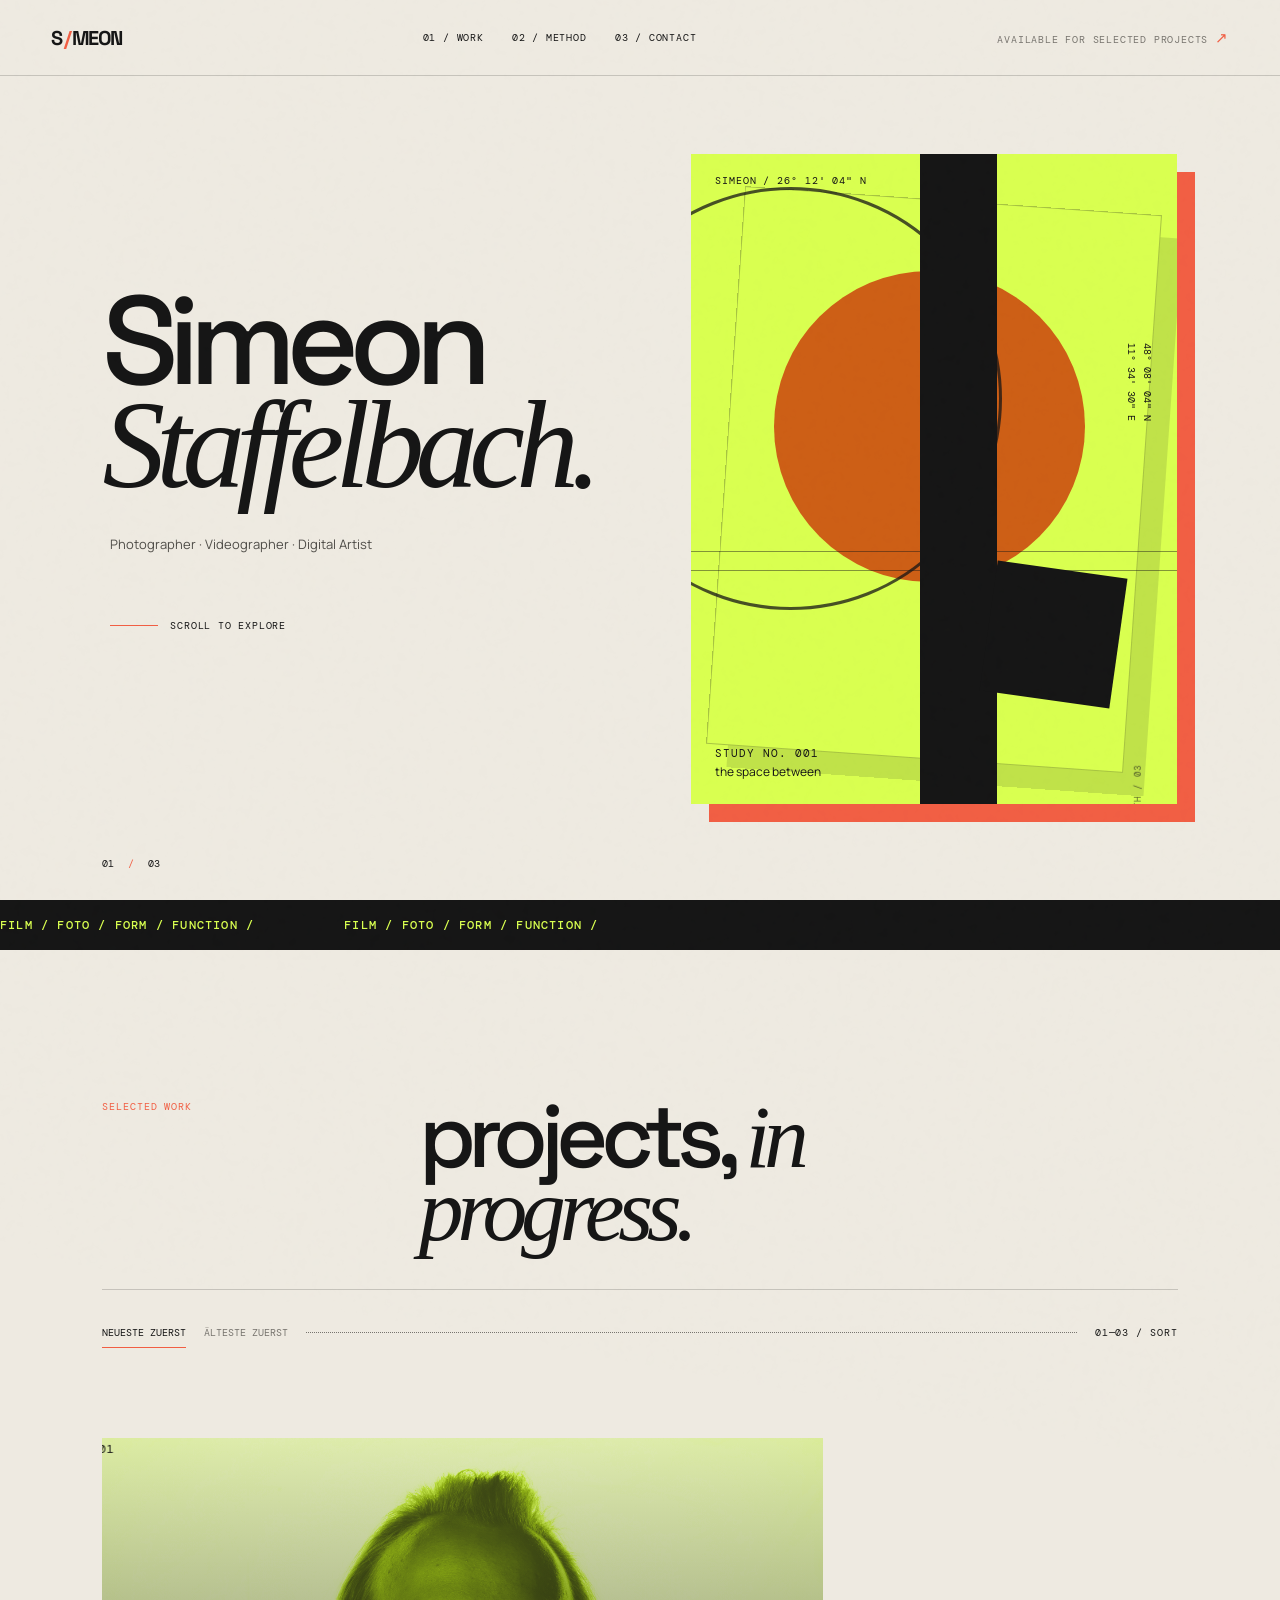
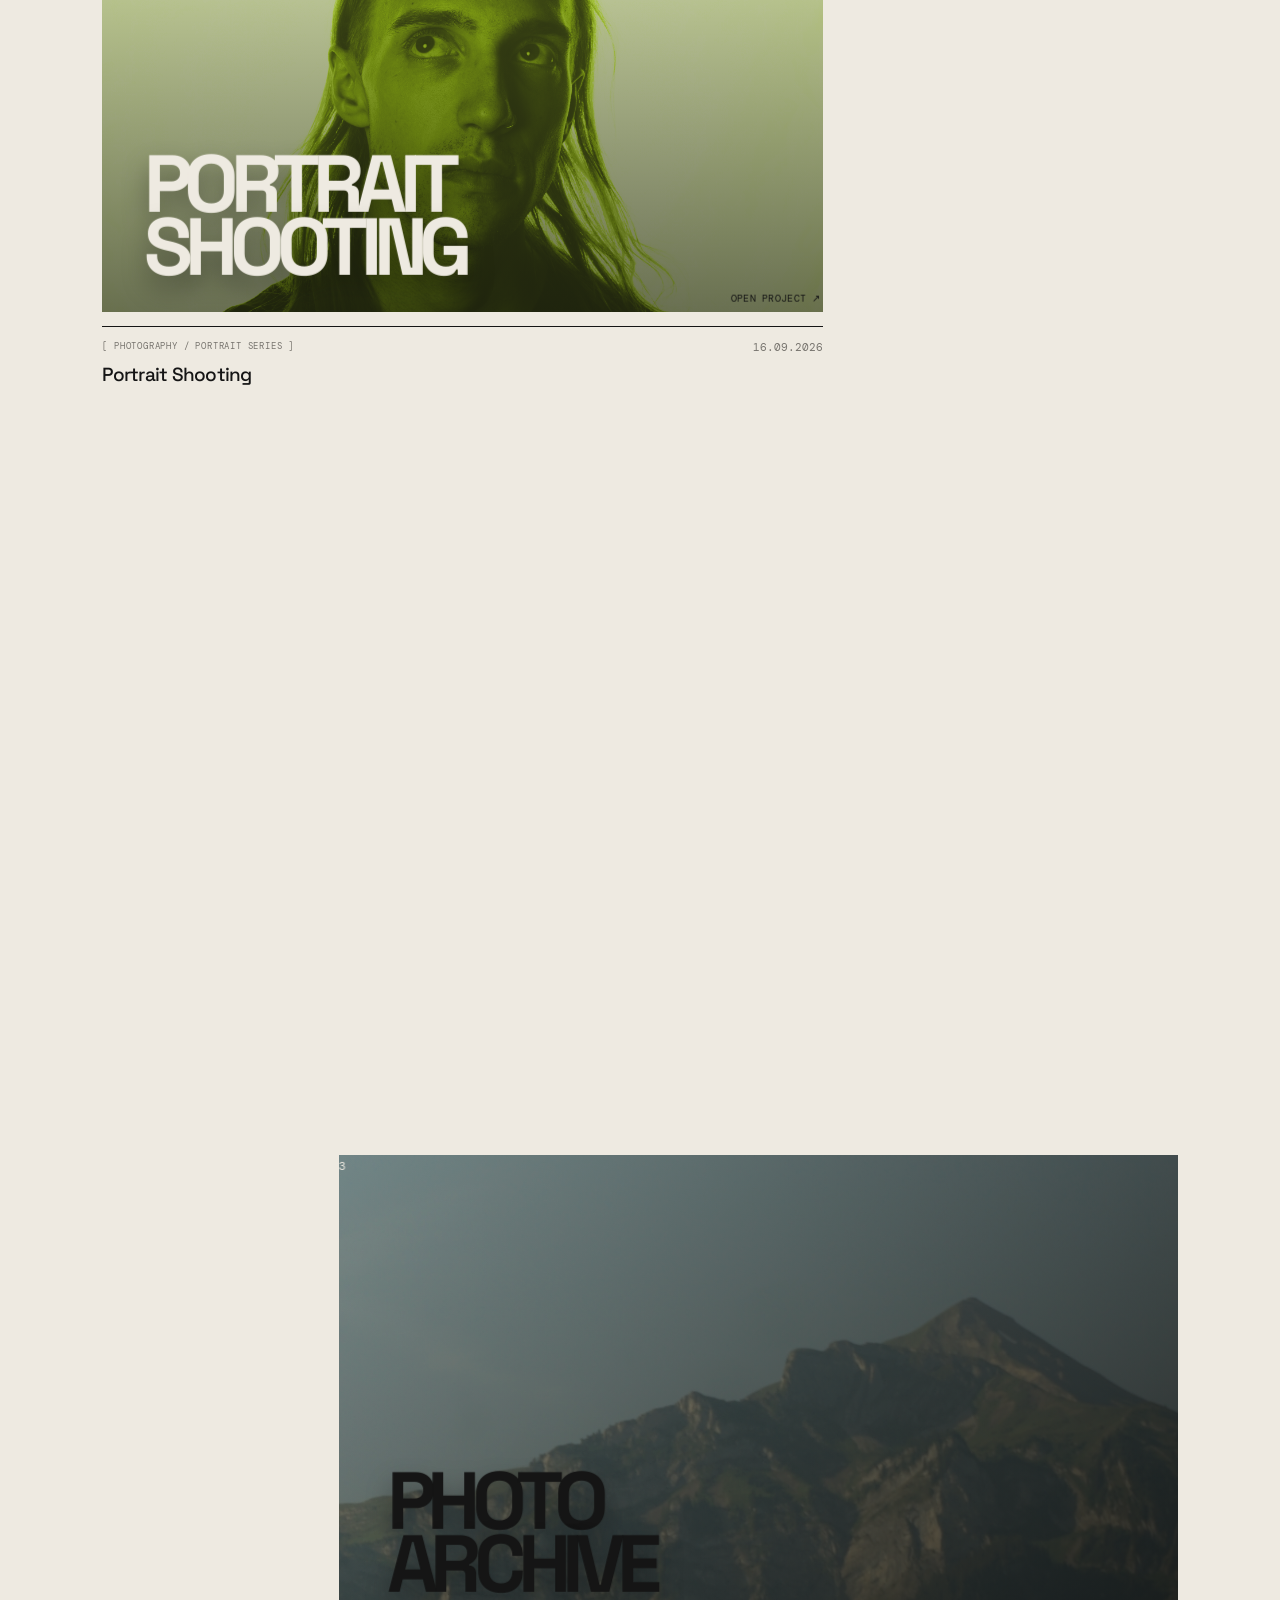
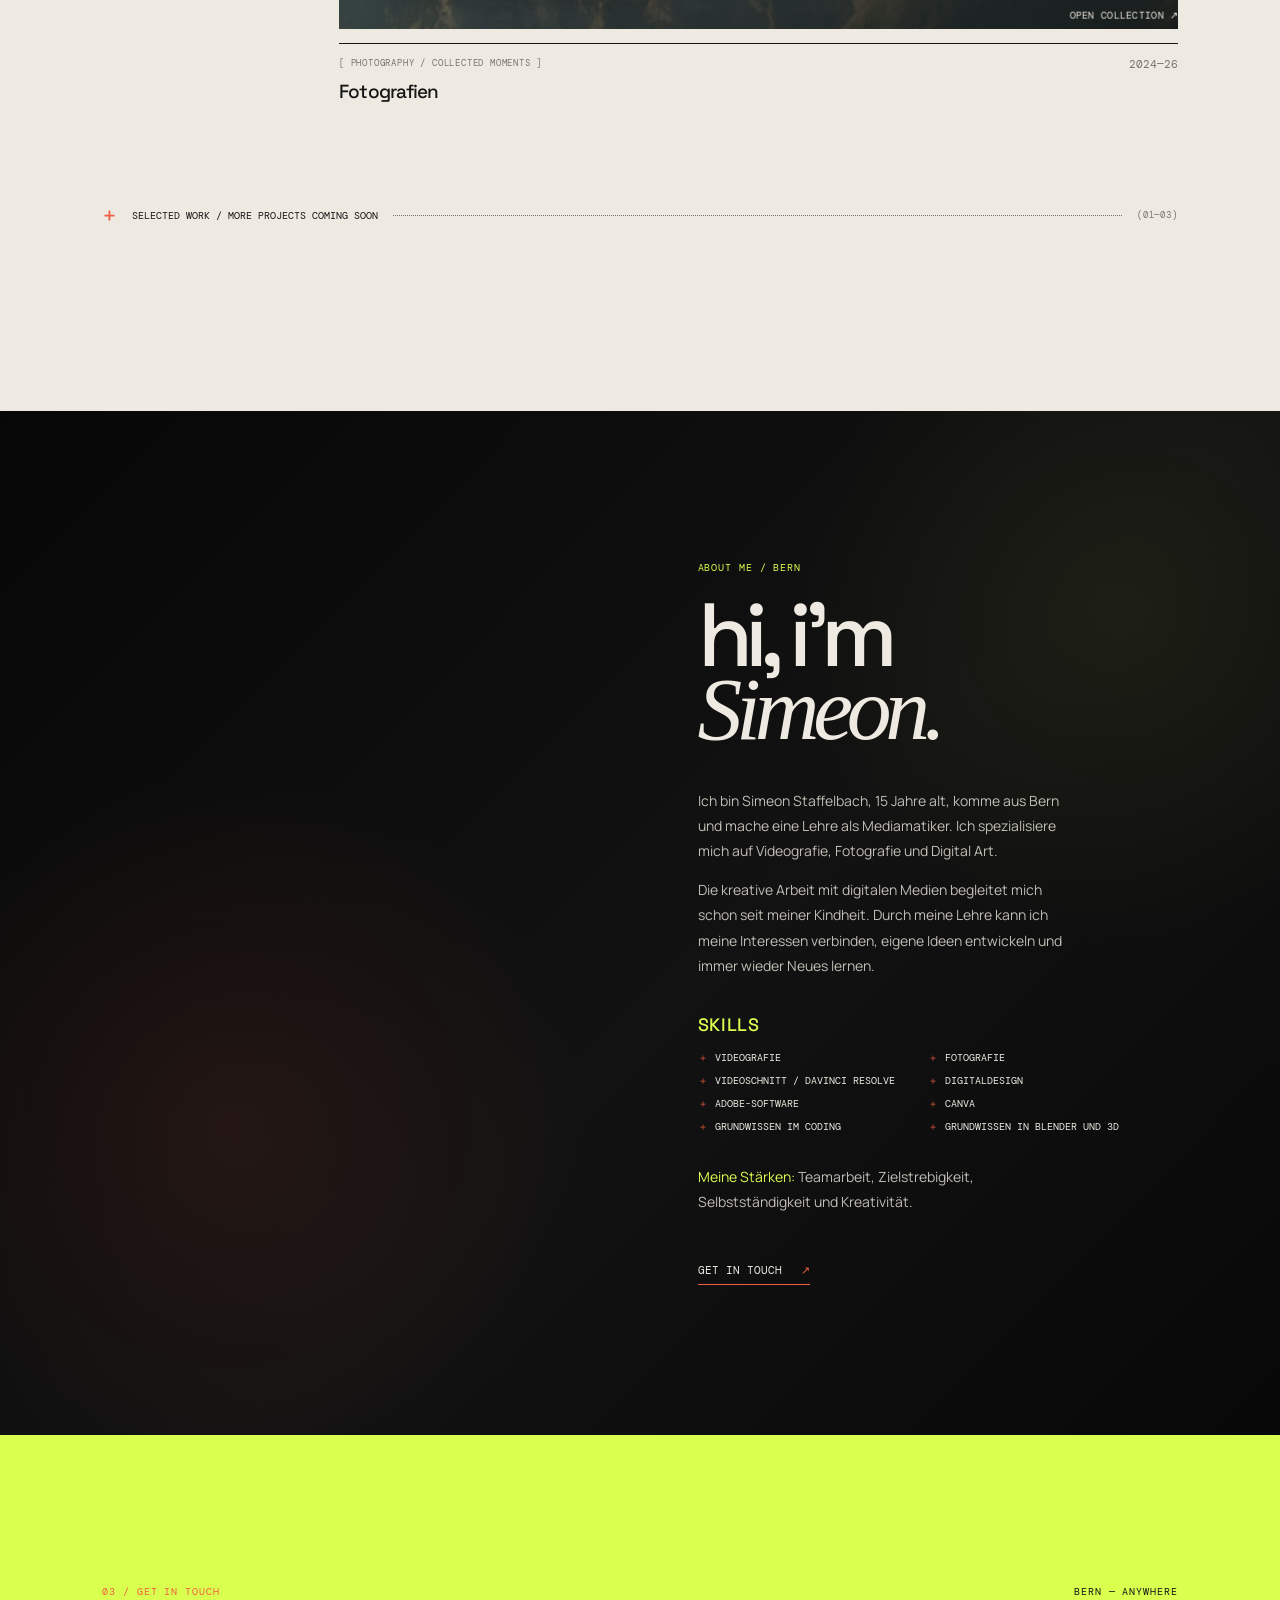
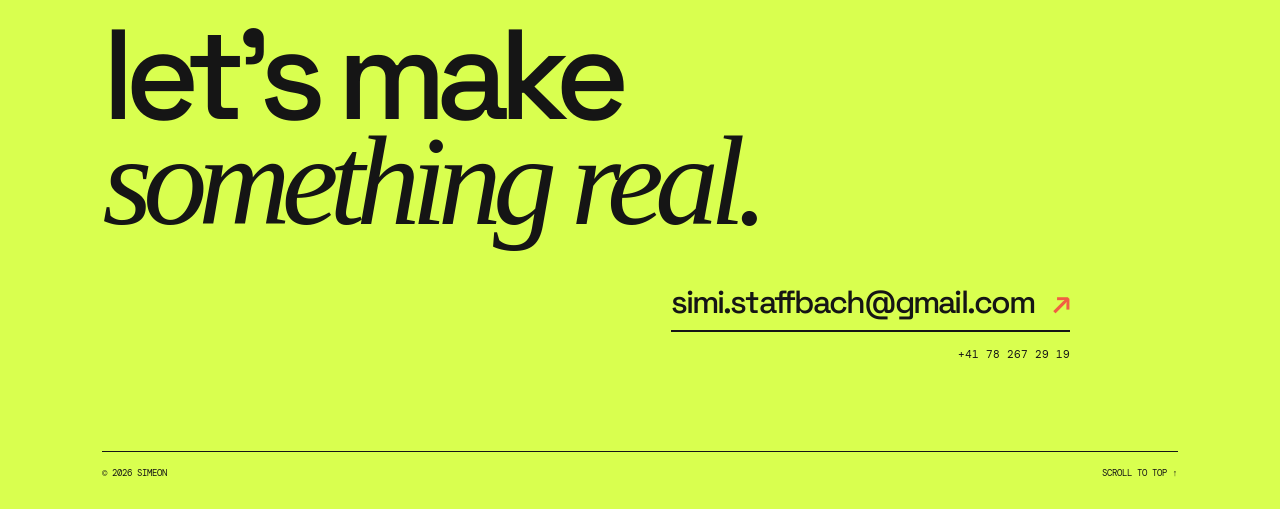
==== commit e1ba90d4: "Website aktualisiert" ====
--- a/index.html
+++ b/index.html
@@ -51,7 +51,6 @@
       <div class="section-heading reveal">
         <p class="eyebrow">selected work</p>
         <h2>projects, <em>in progress.</em></h2>
-        <p class="heading-note">Eine wachsende Sammlung. Deine Arbeiten gehören hierher — Bild für Bild.</p>
       </div>
       <div class="project-controls reveal" role="tablist" aria-label="Projekte sortieren">
         <button class="project-tab is-active" type="button" data-sort="newest" role="tab" aria-selected="true">neueste zuerst</button>
@@ -59,7 +58,7 @@
         <span class="controls-line"></span><span class="mono">01—03 / sort</span>
       </div>
       <div class="project-grid">
-        <article class="project project-wide reveal" data-year="2026" data-order="1">
+        <article class="project project-wide reveal" data-year="2026" data-order="3">
           <a class="project-visual visual-one" href="portrait-shooting.html" aria-label="Portrait Shooting öffnen">
             <img class="project-cover" src="img/16.09.2026/16.9.26_Portrait_Simeon.jpg" alt="Portrait aus dem Portrait Shooting" loading="lazy"><span class="project-number">01</span><span class="visual-word">PORTRAIT<br>SHOOTING</span><span class="visual-caption">open project ↗</span>
           </a>
@@ -67,12 +66,18 @@
         </article>
         <article class="project project-video reveal reveal-delay" data-year="2026" data-order="2">
           <a class="project-visual visual-video" href="projektarbeit-9-klasse.html" aria-label="Projektarbeit 9. Klasse öffnen">
-            <video src="video/Timeline%201.mov" autoplay muted loop playsinline preload="metadata"></video><span class="project-number">02</span><span class="visual-word">PROJECT<br>WORK</span><span class="visual-caption">open project ↗</span>
+            <video src="video/Timeline_1.mov" autoplay muted loop playsinline preload="metadata"></video><span class="project-number">02</span><span class="visual-word">PROJECT<br>WORK</span><span class="visual-caption">open project ↗</span>
           </a>
           <div class="project-meta"><div><p class="project-type">[ video / school project ]</p><h3>Projektarbeit 9. Klasse</h3></div><span>2026</span></div>
         </article>
+        <article class="project project-photo-archive reveal" data-year="2024" data-order="1">
+          <a class="project-visual visual-photo-archive" href="fotografien.html" aria-label="Fotografien öffnen">
+            <img class="project-cover" src="img/2024-26/DSC03695.JPG" alt="Fotografie aus der Sammlung 2024 bis 2026" loading="lazy"><span class="project-number">03</span><span class="visual-word">PHOTO<br>ARCHIVE</span><span class="visual-caption">open collection ↗</span>
+          </a>
+          <div class="project-meta"><div><p class="project-type">[ photography / collected moments ]</p><h3>Fotografien</h3></div><span>2024—26</span></div>
+        </article>
       </div>
-      <div class="add-note"><span class="plus">+</span><span>selected work / more projects coming soon</span><span class="dotted-line"></span><span class="mono">(01—02)</span></div>
+      <div class="add-note"><span class="plus">+</span><span>selected work / more projects coming soon</span><span class="dotted-line"></span><span class="mono">(01—03)</span></div>
     </section>
 
     <section class="method section-pad" id="method">
@@ -84,7 +89,7 @@
       <div class="contact-top"><p class="eyebrow">03 / get in touch</p><span class="mono">bern — anywhere</span></div>
       <h2>let's make<br><em>something real.</em></h2>
       <div class="contact-details"><a class="email-link" href="mailto:simi.staffbach@gmail.com">simi.staffbach@gmail.com <span>↗</span></a><a class="phone-link" href="tel:+41782672919">+41 78 267 29 19</a></div>
-      <div class="contact-footer"><span>© 2026 Simeon</span><span>instagram / vimeo / linkedin</span><span>scroll to top ↑</span></div>
+      <div class="contact-footer"><span>© 2026 Simeon</span><span>scroll to top ↑</span></div>
     </section>
   </main>
   <script src="script.js"></script>
--- a/style.css
+++ b/style.css
@@ -13,8 +13,10 @@
 .gallery-photo img{object-fit:contain;background:#111}.gallery-photo.gallery-wide img{object-fit:contain}
 .project-cover{position:absolute;inset:0;width:100%;height:100%;object-fit:cover;opacity:.72;mix-blend-mode:luminosity}.visual-one .visual-word,.visual-one .visual-caption,.visual-one .project-number{z-index:1}.project-create .visual-two:after{display:none}
 .visual-one:after{display:none}.visual-one:before{content:'';position:absolute;z-index:1;inset:0;background:linear-gradient(180deg,rgba(8,8,8,.08),rgba(8,8,8,.58))}.visual-one .visual-word{color:var(--paper);text-shadow:0 2px 18px rgba(0,0,0,.3)}
+.visual-photo-archive{background:#161616;color:var(--paper)}.visual-photo-archive .project-cover{opacity:.78;mix-blend-mode:normal;object-position:center}.visual-photo-archive:after{content:'';position:absolute;inset:0;background:linear-gradient(135deg,rgba(8,8,8,.04),rgba(8,8,8,.72))}.visual-photo-archive .visual-word,.visual-photo-archive .visual-caption,.visual-photo-archive .project-number{z-index:1}.project-photo-archive{width:78%;margin-left:22%;grid-column:1/-1}
 .visual-video{background:#111;color:var(--paper)}.visual-video video{position:absolute;inset:0;width:100%;height:100%;object-fit:cover;opacity:.7}.visual-video:after{content:'';position:absolute;inset:0;background:linear-gradient(180deg,rgba(8,8,8,.08),rgba(8,8,8,.68))}.visual-video .visual-word,.visual-video .visual-caption,.visual-video .project-number{z-index:1}.project-video{width:67%;margin-left:33%;grid-column:1/-1}.video-project-page .project-page-title h1{font-size:clamp(58px,9vw,130px)}.video-showcase{padding-bottom:140px}.video-frame{background:#050505;border:1px solid rgba(238,234,225,.24);padding:14px;box-shadow:14px 14px 0 var(--coral)}.video-frame video{display:block;width:100%;max-height:75vh;background:#000}.video-meta{display:flex;justify-content:space-between;padding-top:14px;color:#89857e}.video-notes{display:grid;grid-template-columns:1fr 1fr;gap:8vw;border-top:1px solid rgba(238,234,225,.25);padding-top:120px;padding-bottom:140px}.video-notes h2{font:500 clamp(55px,8vw,110px)/.8 var(--display);letter-spacing:-.09em;margin:0}.video-notes h2 em{font:400 .92em Georgia,serif}.video-note-copy{max-width:390px;align-self:end;color:#aaa69f;font-size:14px;line-height:1.8}.video-note-copy .mono{color:var(--acid);font-size:9px;margin-top:42px}
-@media(max-width:700px){.project-video{grid-column:auto;width:100%;margin-left:0}.video-project-page .project-page-title h1{font-size:15vw}.video-showcase{padding-bottom:90px}.video-frame{padding:8px;box-shadow:8px 8px 0 var(--coral)}.video-meta{gap:15px;flex-wrap:wrap}.video-notes{display:block;padding-top:85px;padding-bottom:90px}.video-notes h2{font-size:17vw}.video-note-copy{margin-top:60px;font-size:13px}}
+.certificate-section{display:grid;grid-template-columns:0.9fr 1.1fr;gap:8vw;align-items:center;border-top:1px solid rgba(238,234,225,.25);padding-top:120px;padding-bottom:140px}.certificate-copy h2{font:500 clamp(55px,8vw,110px)/.8 var(--display);letter-spacing:-.09em;margin:0}.certificate-copy h2 em{font:400 .92em Georgia,serif}.certificate-card{display:grid;gap:22px;padding:18px;border:1px solid rgba(238,234,225,.25);background:linear-gradient(145deg,rgba(17,17,17,.95),rgba(10,10,10,.95));box-shadow:16px 16px 0 var(--coral)}.certificate-header{display:flex;justify-content:space-between;align-items:center;gap:18px;padding:4px 8px 0}.certificate-badge{display:inline-flex;align-items:center;justify-content:center;padding:6px 10px;border:1px solid rgba(217,255,79,.7);color:var(--acid);font-size:8px;letter-spacing:.18em}.certificate-paper{position:relative;display:grid;gap:10px;padding:42px 28px 34px;background:linear-gradient(135deg,rgba(238,234,225,.96),rgba(217,255,79,.14));color:var(--ink);border:1px solid rgba(21,21,21,.18);min-height:220px;overflow:hidden}.certificate-paper:before,.certificate-paper:after{content:'';position:absolute;border-radius:50%;background:rgba(241,94,67,.18)}.certificate-paper:before{width:220px;height:220px;right:-70px;top:-80px}.certificate-paper:after{width:180px;height:180px;left:-60px;bottom:-80px;background:rgba(21,21,21,.06)}.paper-kicker,.paper-meta{position:relative;z-index:1;font-size:9px;letter-spacing:.18em}.paper-kicker{color:var(--muted)}.certificate-paper strong{position:relative;z-index:1;font:700 clamp(42px,6vw,78px)/.82 var(--display);letter-spacing:-.08em;margin-top:18px}.paper-meta{position:relative;z-index:1;margin-top:12px;color:var(--ink);opacity:.8}.certificate-actions{display:flex;justify-content:space-between;align-items:end;gap:16px;flex-wrap:wrap;padding:0 8px 2px}.certificate-card .text-link{margin-top:0}.certificate-download{display:inline-block;padding-top:6px;color:#d5d0c7;border-bottom:1px solid rgba(238,234,225,.4);padding-bottom:6px}.certificate-download:hover{border-color:var(--acid)}
+@media(max-width:700px){.project-video{grid-column:auto;width:100%;margin-left:0}.video-project-page .project-page-title h1{font-size:15vw}.video-showcase{padding-bottom:90px}.video-frame{padding:8px;box-shadow:8px 8px 0 var(--coral)}.video-meta{gap:15px;flex-wrap:wrap}.video-notes{display:block;padding-top:85px;padding-bottom:90px}.video-notes h2{font-size:17vw}.video-note-copy{margin-top:60px;font-size:13px}.certificate-section{display:block;padding-top:85px;padding-bottom:90px}.certificate-copy h2{font-size:17vw}.certificate-card{margin-top:50px}.certificate-paper{min-height:180px;padding:26px 20px 24px}.certificate-actions{display:block}.certificate-download{margin-top:18px}} 
 .project-page{background:#080808;color:var(--paper);background-image:radial-gradient(circle at 80% 15%,rgba(217,255,79,.07),transparent 24%),linear-gradient(125deg,#080808 0%,#111 48%,#070707 100%)}.back-link{font:10px var(--mono);text-transform:uppercase;color:var(--paper)}.project-hero{padding-top:130px;padding-bottom:100px;display:grid;grid-template-columns:1.1fr .9fr;gap:8vw;align-items:end}.project-page-title h1{font:500 clamp(65px,11vw,160px)/.78 var(--display);letter-spacing:-.09em;margin:0}.project-page-title h1 em{font:400 .92em Georgia,serif}.project-page-intro{max-width:470px;font-size:14px;line-height:1.8;color:#c5c1b9}.collage{padding-bottom:130px}.collage-grid{display:grid;grid-template-columns:repeat(12,1fr);grid-auto-flow:dense;gap:14px}.collage-item{grid-column:span 4;margin:0;min-height:280px;background:#111;position:relative;overflow:hidden}.collage-item img{display:block;width:100%;height:100%;min-height:280px;object-fit:contain;background:#111}.collage-item figcaption{position:absolute;left:14px;bottom:12px;color:var(--paper);font:9px var(--mono);text-transform:uppercase;mix-blend-mode:difference}.collage-feature{grid-column:span 6;grid-row:span 2;min-height:650px}.collage-feature img{min-height:650px}.collage-tall{grid-row:span 2;min-height:580px}.collage-tall img{min-height:580px}.collage-wide{grid-column:span 6;min-height:380px}.collage-wide img{min-height:380px}.collage-empty{display:flex;align-items:center;justify-content:center;border:1px solid rgba(238,234,225,.25);background:transparent;color:var(--acid);font:10px var(--mono);text-transform:uppercase;line-height:1.8;text-align:center}.project-end{border-top:1px solid rgba(238,234,225,.25);padding-top:16px;padding-bottom:35px;display:flex;justify-content:space-between}.project-end .text-link{margin-top:0}
 .mini-study{display:grid;grid-template-columns:1fr 1fr;gap:8vw;align-items:end;border-top:1px solid rgba(238,234,225,.25);padding-top:48px;padding-bottom:110px}.mini-study h2{font:500 clamp(48px,7vw,95px)/.8 var(--display);letter-spacing:-.09em;margin:0}.mini-study h2 em{font:400 .92em Georgia,serif}.mini-study p:not(.eyebrow){max-width:330px;color:#aaa69f;font-size:13px;line-height:1.7}.mini-study .text-link{margin-top:22px}.study-page .light-mode{white-space:nowrap}
 .mode-description{flex-wrap:wrap;align-items:start}.mode-description .equipment{display:grid;grid-template-columns:auto 1fr 1fr;gap:8px 18px;width:100%;padding-top:18px;border-top:1px solid rgba(238,234,225,.14);font:9px var(--mono);text-transform:uppercase;color:#88847d}.mode-description .equipment b{color:var(--coral);font-weight:400}.mode-description .equipment span{line-height:1.5}.light-rig,.subject-3d{transition:transform .7s cubic-bezier(.2,.75,.25,1),filter .7s ease}.light-stage[data-mode="butterfly"] .light-rig{top:13%;left:50%}.light-stage[data-mode="rembrandt"] .light-rig{top:18%;left:35%;transform:translateX(-50%) rotateX(-10deg) rotateY(-24deg)}.light-stage[data-mode="loop"] .light-rig{top:25%;left:39%;transform:translateX(-50%) rotateX(-10deg) rotateY(-18deg)}.light-stage[data-mode="split"] .light-rig{top:38%;left:20%;transform:translateX(-50%) rotateX(-10deg) rotateY(18deg)}.light-stage[data-mode="rim"] .light-rig{top:30%;left:78%;transform:translateX(-50%) rotateX(-10deg) rotateY(30deg)}.light-stage[data-mode="rembrandt"]{background:radial-gradient(circle at 38% 43%,rgba(241,94,67,.28),transparent 23%),#080808}.light-stage[data-mode="loop"]{background:radial-gradient(circle at 42% 43%,rgba(241,94,67,.22),transparent 22%),#080808}.light-stage[data-mode="split"]{background:linear-gradient(90deg,rgba(241,94,67,.22),transparent 42%),#080808}.light-stage[data-mode="rim"]{background:radial-gradient(circle at 75% 43%,rgba(217,255,79,.3),transparent 22%),#080808}.light-stage[data-mode="rim"] .subject-head,.light-stage[data-mode="rim"] .subject-body{box-shadow:0 0 22px 4px rgba(217,255,79,.75)}
@@ -23,4 +25,121 @@
 .project-color{grid-column:1/-1;width:67%;margin-left:33%}.visual-color{background:#121212;color:var(--paper);border:1px solid rgba(238,234,225,.25)}.visual-color:after{content:'';position:absolute;width:55%;height:180%;left:18%;top:-38%;background:var(--coral);border-radius:50%;filter:blur(28px);opacity:.7;transform:rotate(25deg)}.visual-color .visual-word,.visual-color .visual-caption,.visual-color .project-number{z-index:1}.color-orb{position:absolute;z-index:1;width:35%;aspect-ratio:1;border-radius:50%;background:var(--acid);left:48%;top:25%;box-shadow:0 0 45px rgba(217,255,79,.55)}.study-page{background:#080808;color:var(--paper);background-image:radial-gradient(circle at 80% 15%,rgba(217,255,79,.07),transparent 24%),linear-gradient(125deg,#080808 0%,#111 48%,#070707 100%)}.study-intro{padding-top:130px;padding-bottom:105px;display:grid;grid-template-columns:1.1fr .9fr;gap:8vw;align-items:end}.study-intro h1{font:500 clamp(72px,12vw,170px)/.76 var(--display);letter-spacing:-.095em;margin:0}.study-intro h1 em,.light-lab h2 em,.note-card h3 em{font:400 .92em Georgia,serif}.study-lead{max-width:460px;font-size:14px;line-height:1.8;color:#c5c1b9}.study-lead .mono{font-size:9px;color:var(--acid);margin-top:32px}.light-lab{padding-top:85px;padding-bottom:135px;background:#111;border-top:1px solid rgba(238,234,225,.15);border-bottom:1px solid rgba(238,234,225,.15)}.lab-head{display:flex;justify-content:space-between;align-items:end}.light-lab h2{font:500 clamp(54px,8vw,105px)/.8 var(--display);letter-spacing:-.09em;margin:0}.lab-note{max-width:250px;font-size:12px;line-height:1.6;color:#aaa69f;margin:0}.lab-controls{display:flex;align-items:center;gap:24px;border-bottom:1px solid rgba(238,234,225,.2);padding:55px 0 15px;font:10px var(--mono);text-transform:uppercase}.light-mode{border:0;border-bottom:1px solid transparent;background:transparent;color:#88847d;cursor:pointer;padding:8px 0;font:inherit;text-transform:uppercase}.light-mode.is-active{color:var(--acid);border-color:var(--acid)}.angle-control{margin-left:auto;display:flex;gap:14px;align-items:center;color:#88847d}.angle-control input{accent-color:var(--coral);width:110px}.angle-control output{width:30px;color:var(--paper)}.light-stage{height:min(58vw,680px);min-height:420px;margin-top:36px;position:relative;overflow:hidden;background:radial-gradient(circle at 52% 40%,rgba(241,94,67,.2),transparent 20%),#080808;perspective:900px;transform-style:preserve-3d}.stage-grid{position:absolute;inset:48% -20% -55%;background:linear-gradient(rgba(238,234,225,.12) 1px,transparent 1px),linear-gradient(90deg,rgba(238,234,225,.12) 1px,transparent 1px);background-size:55px 55px;transform:rotateX(65deg);transform-origin:top}.stage-axis{position:absolute;left:50%;top:0;width:1px;height:100%;background:rgba(238,234,225,.15)}.axis-y{transform:rotate(90deg)}.light-rig{position:absolute;left:50%;top:13%;width:190px;height:145px;transform:translateX(-50%) rotateX(-10deg) rotateY(-18deg);transform-style:preserve-3d;transition:all .5s ease}.rig-softbox{display:block;width:100px;height:45px;margin:auto;background:var(--acid);box-shadow:0 0 75px 25px rgba(217,255,79,.28);transform:rotateX(55deg) skewX(-15deg)}.rig-arm{display:block;width:2px;height:82px;background:#777;position:absolute;left:50%;top:42px}.rig-label{position:absolute;top:118px;left:70px;color:var(--acid);font:9px var(--mono);text-transform:uppercase;white-space:nowrap}.subject-3d{position:absolute;left:50%;top:47%;width:250px;height:300px;transform:translate(-50%,-50%) rotateY(-8deg);transform-style:preserve-3d;transition:transform .5s ease}.subject-head{position:absolute;left:70px;top:0;width:112px;height:154px;border-radius:48% 48% 44% 44%;background:linear-gradient(90deg,#2b1516,#c45d43 54%,#321516);box-shadow:25px 10px 0 -3px rgba(0,0,0,.5);transform:translateZ(35px)}.subject-face{position:absolute;left:33px;top:59px;width:9px;height:6px;border-radius:50%;background:var(--ink);box-shadow:39px 0 var(--ink)}.subject-nose{position:absolute;left:51px;top:68px;width:16px;height:25px;border-right:2px solid rgba(21,21,21,.65);border-radius:50%}.subject-shadow{position:absolute;left:49px;top:95px;width:18px;height:7px;border-bottom:2px solid var(--ink);border-radius:50%}.subject-body{position:absolute;left:25px;top:135px;width:205px;height:190px;border-radius:45% 45% 0 0;background:linear-gradient(90deg,#160e11,#4b1f25 55%,#120d10);transform:translateZ(5px)}.stage-label{position:absolute;font:9px var(--mono);text-transform:uppercase;color:#8b8780;line-height:1.6}.stage-label span{color:var(--coral);font-size:18px}.stage-label-left{left:25px;bottom:25px}.stage-label-right{right:25px;bottom:25px;text-align:right}.stage-mode-label{position:absolute;left:25px;top:25px;color:var(--acid);font:10px var(--mono);text-transform:uppercase;letter-spacing:.1em}.mode-description{display:flex;gap:25px;padding-top:20px;font-size:12px;color:#aaa69f}.mode-description strong{color:var(--acid);font:10px var(--mono);text-transform:uppercase;min-width:145px}.mode-description span{max-width:450px;line-height:1.6}.study-notes{display:grid;grid-template-columns:1fr 1fr;gap:8vw;padding-top:135px;padding-bottom:135px}.note-card{border-top:1px solid rgba(238,234,225,.25);padding-top:15px}.note-card .mono{color:var(--coral);font-size:9px}.note-card h3{font:500 clamp(38px,5vw,70px)/.85 var(--display);letter-spacing:-.08em;margin:70px 0 0}.note-copy{max-width:360px;align-self:end;color:#aaa69f;font-size:14px;line-height:1.8}.note-copy .mono{color:var(--acid);font-size:9px;margin-top:45px}
 @media(max-width:700px){.project-color{grid-column:auto;width:100%;margin-left:0}.study-intro{display:block;padding-top:80px;padding-bottom:75px}.study-intro h1{font-size:22vw}.study-lead{margin-top:40px;font-size:13px}.light-lab{padding-top:75px;padding-bottom:90px}.lab-head{display:block}.lab-note{margin-top:32px}.lab-controls{gap:12px;flex-wrap:wrap;padding-top:42px}.light-mode{font-size:9px}.angle-control{width:100%;margin:8px 0 0;justify-content:space-between}.angle-control input{flex:1}.light-stage{height:118vw;min-height:440px;margin-top:25px}.light-rig{top:11%;transform:translateX(-50%) scale(.78) rotateX(-10deg) rotateY(-18deg)}.subject-3d{transform:translate(-50%,-50%) scale(.82) rotateY(-8deg)}.mode-description{display:block}.mode-description strong{display:block;margin-bottom:10px}.study-notes{display:block;padding-top:90px;padding-bottom:90px}.note-card h3{margin-top:55px;font-size:16vw}.note-copy{margin-top:65px;font-size:13px}}
 @media(max-width:700px){.mode-description .equipment{grid-template-columns:1fr;gap:6px;margin-top:18px}.mode-description .equipment b{display:block}.light-stage[data-mode="rembrandt"] .light-rig,.light-stage[data-mode="loop"] .light-rig,.light-stage[data-mode="split"] .light-rig,.light-stage[data-mode="rim"] .light-rig{transform:translateX(-50%) scale(.78) rotateX(-10deg) rotateY(-18deg)}}
+
+/* Motion system: the page should feel like one continuous, tactile sequence. */
+body{animation:page-arrive .8s cubic-bezier(.2,.7,.2,1) both}
+@keyframes page-arrive{from{opacity:0}to{opacity:1}}
+.scroll-progress{position:fixed;z-index:30;top:0;left:0;width:100%;height:3px;background:var(--coral);transform:scaleX(0);transform-origin:left center;pointer-events:none}
+.reveal{opacity:0;transform:translateY(28px);transition:opacity .8s ease,transform .8s cubic-bezier(.2,.75,.25,1)}
+.reveal.visible{opacity:1;transform:none}
+.reveal-delay{transition-delay:.16s}
+.hero-art{animation:art-drift 8s ease-in-out infinite alternate}
+@keyframes art-drift{from{transform:translate3d(0,0,0) rotate(-1deg)}to{transform:translate3d(0,-12px,0) rotate(1deg)}}
+.project-visual{transition:transform .55s cubic-bezier(.2,.75,.25,1),box-shadow .55s ease}
+.project-visual:after{transition:opacity .55s ease}
+.project:hover .project-visual{transform:translateY(-8px) rotate(-.5deg);box-shadow:12px 12px 0 var(--coral)}
+.project:hover .project-visual:after{opacity:.55}
+.project-visual img,.project-visual video{transition:transform .8s cubic-bezier(.2,.75,.25,1),filter .8s ease}
+.project:hover .project-visual img,.project:hover .project-visual video{transform:scale(1.045);filter:saturate(1.08)}
+.method-visual{transition:transform .7s cubic-bezier(.2,.75,.25,1),box-shadow .7s ease}
+.scroll-cue .scroll-line{animation:scroll-pulse 1.8s ease-in-out infinite}
+@keyframes scroll-pulse{0%,100%{transform:scaleY(.55);transform-origin:top;opacity:.45}50%{transform:scaleY(1);transform-origin:top;opacity:1}}
+body.is-leaving{animation:page-leave .35s ease both;pointer-events:none}
+@keyframes page-leave{to{opacity:0;transform:translateY(-10px)}}
+@media(prefers-reduced-motion:reduce){body{animation:none}.hero-art{animation:none}.scroll-progress{display:none}.reveal{opacity:1;transform:none;transition:none}.project-visual,.project-visual:after,.project-visual img,.project-visual video,.method-visual{transition:none}.project:hover .project-visual{transform:none;box-shadow:none}.scroll-cue .scroll-line{animation:none}body.is-leaving{animation:none}}
+
+/* Responsive refinements for tablets, laptops, and touch screens. */
+img,video{max-width:100%}
+button,a{touch-action:manipulation}
+:focus-visible{outline:2px solid var(--coral);outline-offset:4px}
+
+@media (min-width:701px) and (max-width:1100px){
+	.section-pad{padding-left:6vw;padding-right:6vw}
+	.site-header{padding-left:6vw;padding-right:6vw}
+	.nav{gap:18px}
+	.header-note{max-width:180px;text-align:right}
+	.hero{gap:5vw;padding-top:5vh;padding-bottom:7vh}
+	.hero h1{font-size:clamp(64px,10vw,112px)}
+	.hero-art{width:min(42vw,500px)}
+	.project-video{width:78%;margin-left:22%}
+	.project-photo-archive{width:86%;margin-left:14%}
+	.project-page-title h1{font-size:clamp(62px,9vw,105px)}
+	.project-hero{gap:6vw;padding-top:100px}
+	.video-frame{padding:10px;box-shadow:10px 10px 0 var(--coral)}
+	.certificate-section{gap:5vw}
+}
+
+@media (max-width:700px){
+	.site-header{gap:14px}
+	.wordmark{flex:0 0 auto}
+	.header-note{max-width:145px;text-align:right;line-height:1.35}
+	.hero h1,.section-heading h2,.method-copy h2,.contact h2{letter-spacing:-.075em}
+	.hero-intro{max-width:240px;line-height:1.55}
+	.project-controls{align-items:flex-start}
+	.project-tab{min-height:36px}
+	.project-visual{min-height:250px}
+	.project-photo-archive{width:100%;margin-left:0}
+	.project-meta{gap:14px;align-items:flex-start}
+	.project-meta>span{white-space:nowrap}
+	.visual-word{font-size:clamp(34px,12vw,58px)}
+	.video-frame{width:100%;overflow:hidden}
+	.video-frame video{width:100%;height:auto;max-height:none;aspect-ratio:16/9;object-fit:contain}
+	.video-fallback{font-size:11px;line-height:1.5}
+	.skills-list{grid-template-columns:1fr;gap:12px;max-width:320px;font-size:10px;line-height:1.45}
+	.skills-list li{display:flex;align-items:flex-start;gap:7px}
+	.skills-list li:before{flex:0 0 auto;margin-right:0}
+	.certificate-header{align-items:flex-start;flex-wrap:wrap}
+	.contact-details .email-link{overflow-wrap:anywhere}
+	.contact-footer{font-size:8px;line-height:1.45}
+}
+
+@media (max-width:380px){
+	.site-header{padding-left:16px;padding-right:16px}
+	.section-pad{padding-left:16px;padding-right:16px}
+	.header-note{font-size:7px;max-width:120px}
+	.hero h1{font-size:21vw}
+	.skills-list{grid-template-columns:1fr}
+	.project-meta{display:block}
+	.project-meta>span{display:block;margin-top:8px}
+}
+
+/* The duplicated ticker content makes this loop seamless. */
+.ticker-track{display:flex;width:max-content;animation:ticker-loop 18s linear infinite;will-change:transform}
+.ticker-track span{display:block;flex:0 0 auto;padding-right:2.5rem}
+@keyframes ticker-loop{from{transform:translateX(0)}to{transform:translateX(-50%)}}
+@media(prefers-reduced-motion:reduce){.ticker-track{animation:none;transform:none}}
+
+.archive-controls{display:flex;align-items:center;gap:22px;padding-top:0;padding-bottom:42px;font:10px var(--mono);text-transform:uppercase}
+.archive-tab{border:0;border-bottom:1px solid transparent;background:transparent;color:#88847d;cursor:pointer;padding:8px 0;font:inherit;text-transform:uppercase;transition:color .25s,border-color .25s}
+.archive-tab:hover,.archive-tab.is-active{color:var(--acid);border-bottom-color:var(--acid)}
+.archive-controls .controls-line{border-color:rgba(238,234,225,.3)}
+.archive-grid.is-sorting .collage-item{animation:archive-swap .55s cubic-bezier(.2,.75,.25,1)}
+@keyframes archive-swap{from{opacity:.25;transform:translateY(18px) scale(.98)}to{opacity:1;transform:none}}
+@media(max-width:700px){.archive-controls{gap:14px;flex-wrap:wrap;padding-bottom:30px}.archive-controls .controls-line{display:none}.archive-controls .mono{width:100%;font-size:8px}.archive-tab{font-size:9px}.archive-grid.is-sorting .collage-item{animation-duration:.4s}}
+@media(prefers-reduced-motion:reduce){.archive-grid.is-sorting .collage-item{animation:none}}
+
+/* Spatial layer: a graphic object that feels built, not just animated. */
+@media (min-width:701px) and (pointer:fine){
+	.hero-copy{translate:0 calc(var(--hero-scroll, 0px) * .18);transition:translate .15s linear}
+	.hero-art{--hero-x:0deg;--hero-y:0deg;--hero-z:0px;animation:hero-float-3d 8s ease-in-out infinite alternate;transform-style:preserve-3d;will-change:transform}
+	@keyframes hero-float-3d{from{transform:perspective(1100px) rotateX(var(--hero-y)) rotateY(var(--hero-x)) translateY(0) translateZ(var(--hero-z)) rotate(-1deg)}to{transform:perspective(1100px) rotateX(var(--hero-y)) rotateY(var(--hero-x)) translateY(-14px) translateZ(var(--hero-z)) rotate(1deg)}}
+	.hero-art:before{content:'';position:absolute;inset:7%;border:1px solid rgba(21,21,21,.25);transform:translateZ(-35px) rotate(4deg);box-shadow:22px 22px 0 rgba(21,21,21,.12);pointer-events:none}
+	.hero-art:after{content:'DEPTH / 03';position:absolute;right:7%;bottom:6%;font:9px var(--mono);letter-spacing:.12em;transform:translateZ(90px) rotate(-90deg);transform-origin:right bottom;color:rgba(21,21,21,.65);pointer-events:none}
+	.hero-art .circle{transform:translateZ(80px)}
+	.hero-art .ring{transform:translateZ(115px)}
+	.hero-art .diagonal{transform:translateZ(45px)}
+	.hero-art .square{transform:translateZ(150px) rotate(8deg)}
+	.hero-art .art-line{transform:translateZ(180px)}
+	.project-visual{transform-style:preserve-3d;perspective:900px}
+	.project-visual .visual-word{transform:translateZ(46px);text-shadow:0 12px 24px rgba(0,0,0,.35)}
+	.project-visual .project-number{transform:translateZ(58px)}
+	.project-visual .visual-caption{transform:translateZ(40px)}
+	.project-meta h3{transition:transform .45s cubic-bezier(.2,.75,.25,1)}
+	.project:hover .project-meta h3{transform:translateX(10px)}
+}
+
+@media (max-width:700px){
+	.hero-art{transform-style:preserve-3d}
+	.hero-art:before{content:'';position:absolute;inset:5%;border:1px solid rgba(21,21,21,.2);transform:translateZ(-20px) rotate(3deg);pointer-events:none}
+}
 .top-down-stage{background:#171717!important;perspective:none!important}.top-down-stage .stage-grid{inset:0;background:linear-gradient(rgba(238,234,225,.09) 1px,transparent 1px),linear-gradient(90deg,rgba(238,234,225,.09) 1px,transparent 1px);background-size:52px 52px;transform:none;opacity:.8}.top-down-stage .stage-axis{opacity:.35}.top-down-stage .axis-x{left:0;top:50%;width:100%;height:1px}.top-down-stage .axis-y{left:50%;top:0;width:1px;height:100%;transform:none}.top-down-stage .light-rig{width:130px;height:95px;transform:none!important;transition:left .7s ease,top .7s ease,filter .7s ease}.top-down-stage .rig-softbox{width:100px;height:54px;margin:0;border:2px solid var(--acid);background:rgba(217,255,79,.16);box-shadow:0 0 45px 12px rgba(217,255,79,.2);transform:none;clip-path:polygon(15% 0,85% 0,100% 100%,0 100%)}.top-down-stage .rig-label{top:64px;left:0;color:var(--acid);font-size:8px}.top-down-stage .key-light{left:50%;top:8%}.top-down-stage .fill-light{left:9%;top:47%;transform:rotate(90deg)!important;opacity:.75}.top-down-stage .rim-light{left:78%;top:47%;transform:rotate(90deg)!important;opacity:.72}.top-down-stage .fill-light .rig-softbox,.top-down-stage .rim-light .rig-softbox{border-color:var(--coral);box-shadow:0 0 35px 10px rgba(241,94,67,.18)}.top-down-stage .fill-light .rig-label,.top-down-stage .rim-light .rig-label{color:var(--coral);transform:rotate(-90deg);left:57px;top:42px}.top-down-stage .reflector{position:absolute;z-index:2;width:170px;height:14px;border:1px dashed var(--paper);color:var(--paper);font:8px var(--mono);text-transform:uppercase;text-align:center;letter-spacing:.05em}.top-down-stage .reflector span{position:relative;top:18px;white-space:nowrap}.reflector-main{left:calc(50% - 85px);bottom:11%;background:rgba(238,234,225,.12)}.reflector-negative{left:calc(50% - 85px);top:23%;border-color:#666!important;background:rgba(0,0,0,.65)}.reflector-negative span{color:#888}.top-down-stage .subject-3d{left:50%;top:50%;width:190px;height:250px;transform:translate(-50%,-50%)!important;transition:filter .7s ease}.top-down-stage .subject-head{left:39px;top:0;width:112px;height:154px;transform:none;background:linear-gradient(90deg,#321516,#c45d43 54%,#2b1516);box-shadow:none}.top-down-stage .subject-body{left:0;top:135px;width:190px;height:125px;border-radius:45% 45% 0 0;transform:none;background:linear-gradient(90deg,#171014,#4b1f25 50%,#171014)}.top-down-stage .stage-label-right{right:24px;bottom:24px}.top-down-stage .stage-label-right span{color:var(--acid)}.top-down-stage[data-mode="rembrandt"] .key-light{left:29%;top:15%;transform:rotate(24deg)!important}.top-down-stage[data-mode="loop"] .key-light{left:34%;top:29%;transform:rotate(38deg)!important}.top-down-stage[data-mode="split"] .key-light{left:9%;top:43%;transform:rotate(90deg)!important}.top-down-stage[data-mode="rim"] .key-light{left:79%;top:29%;transform:rotate(-38deg)!important}.top-down-stage[data-mode="rim"] .rim-light{opacity:1;filter:brightness(1.5)}.top-down-stage[data-mode="split"] .fill-light,.top-down-stage[data-mode="rim"] .fill-light{opacity:.25}.top-down-stage[data-mode="rembrandt"] .reflector-negative,.top-down-stage[data-mode="split"] .reflector-negative{opacity:1}.top-down-stage[data-mode="butterfly"] .reflector-main{opacity:1}.camera-top{position:absolute;z-index:3;left:50%;bottom:5%;transform:translateX(-50%);width:70px;height:48px;border:2px solid var(--paper);border-radius:8px;color:var(--paper);font:8px var(--mono);text-transform:uppercase;text-align:center;padding-top:8px}.camera-lens{display:block;width:18px;height:18px;border:2px solid var(--coral);border-radius:50%;margin:0 auto 3px}.top-down-stage .stage-mode-label{top:22px;left:24px}
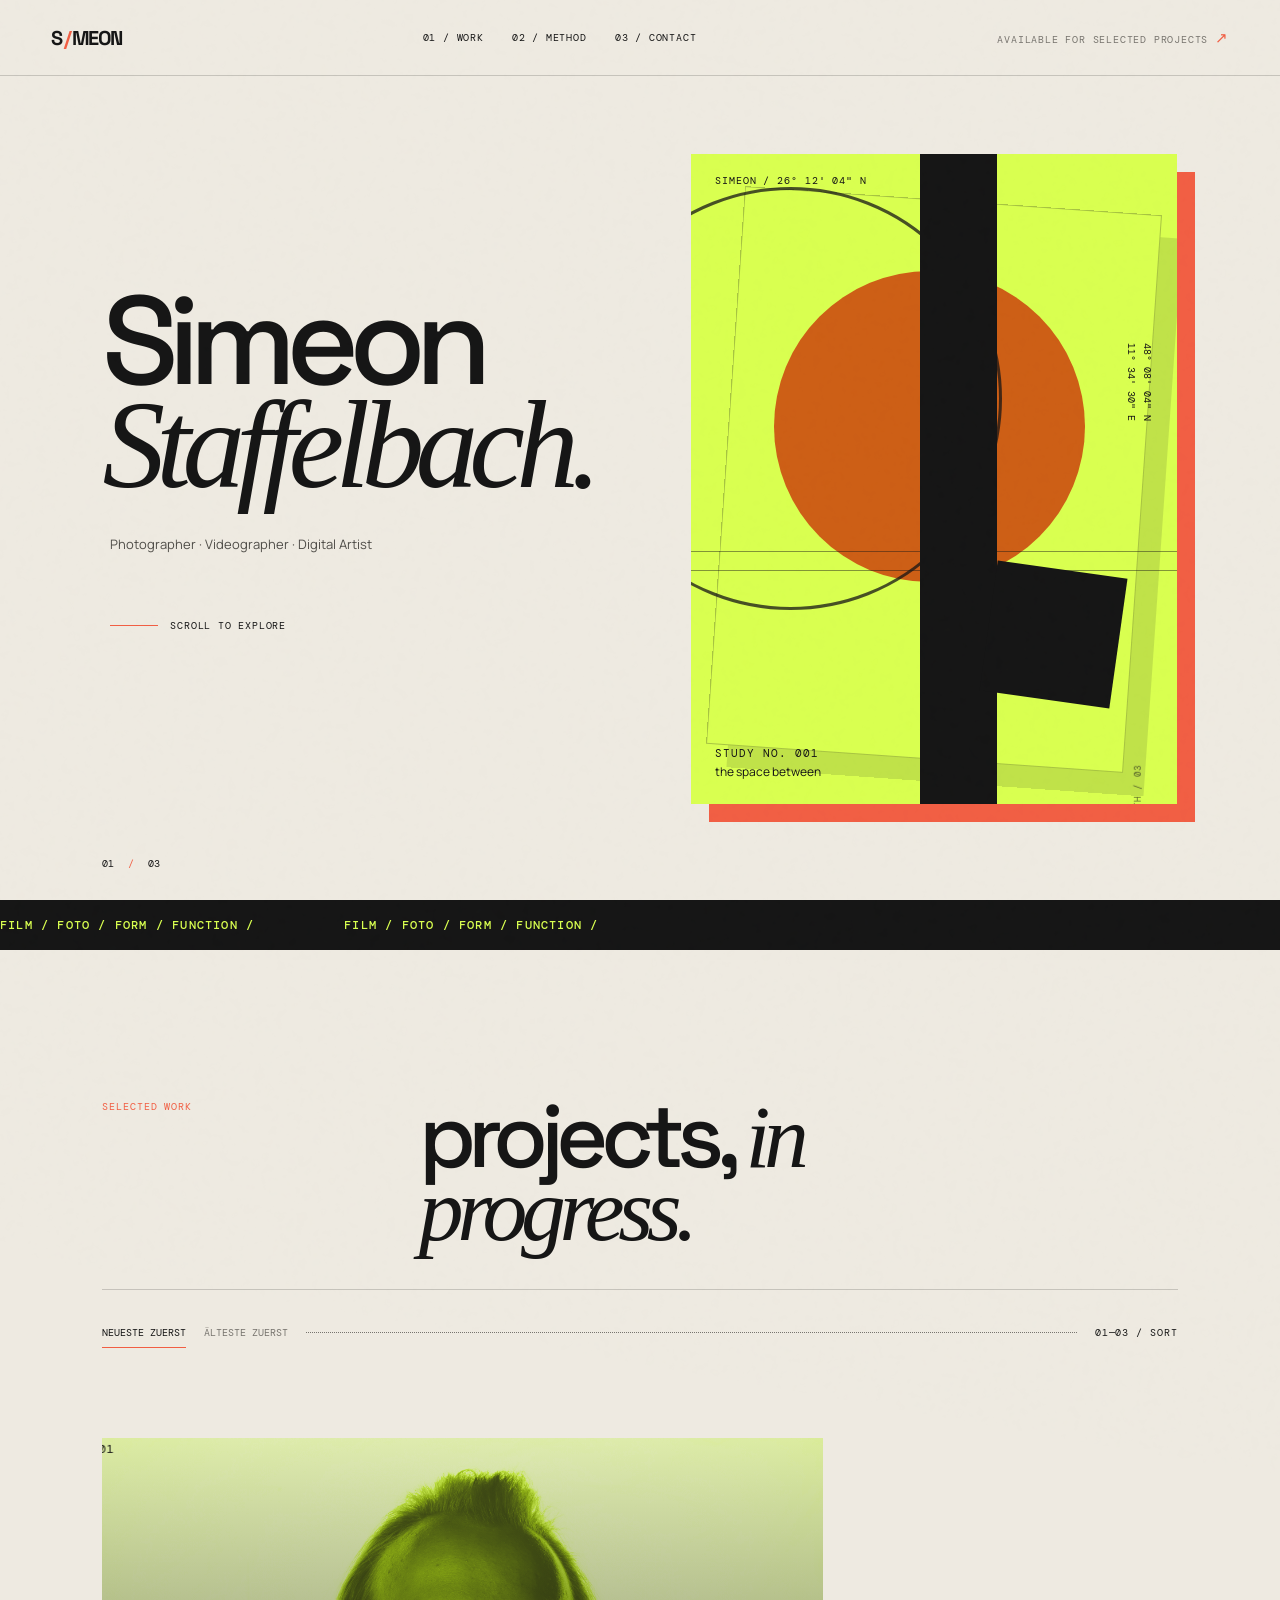
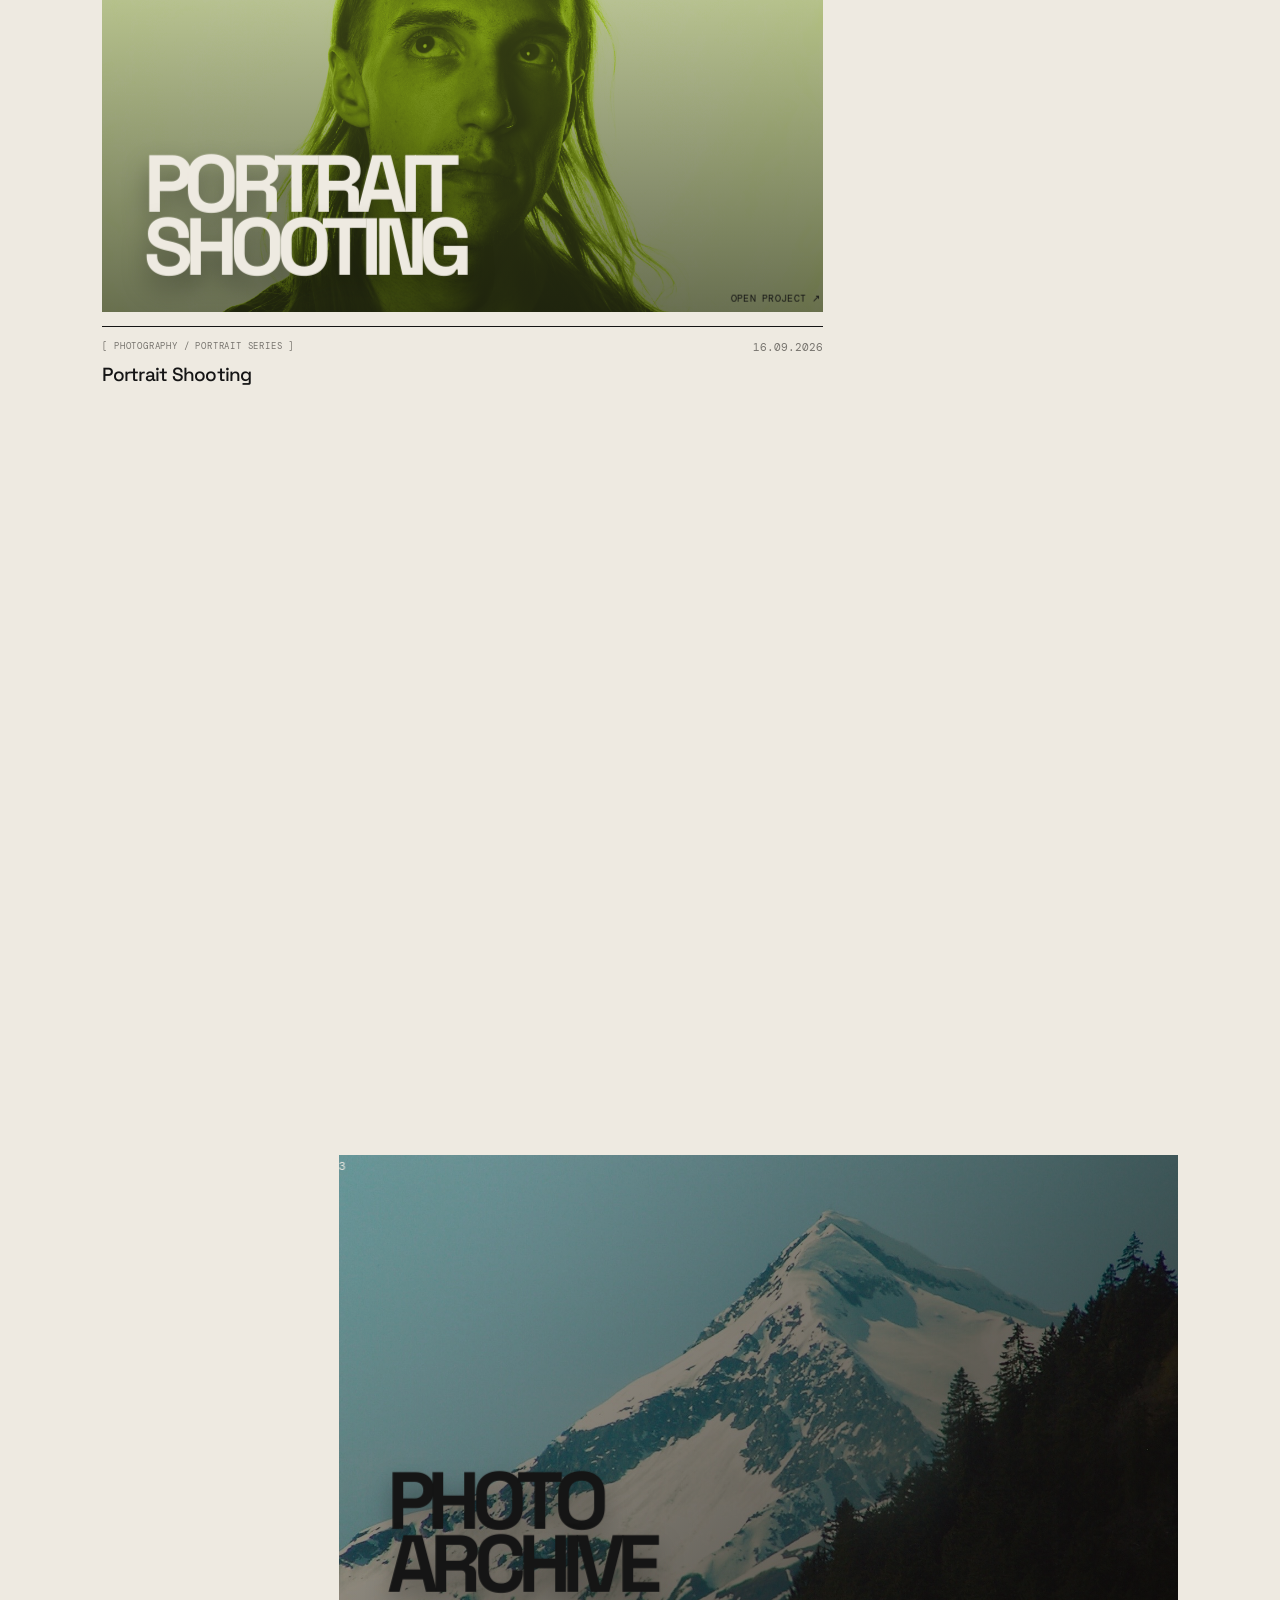
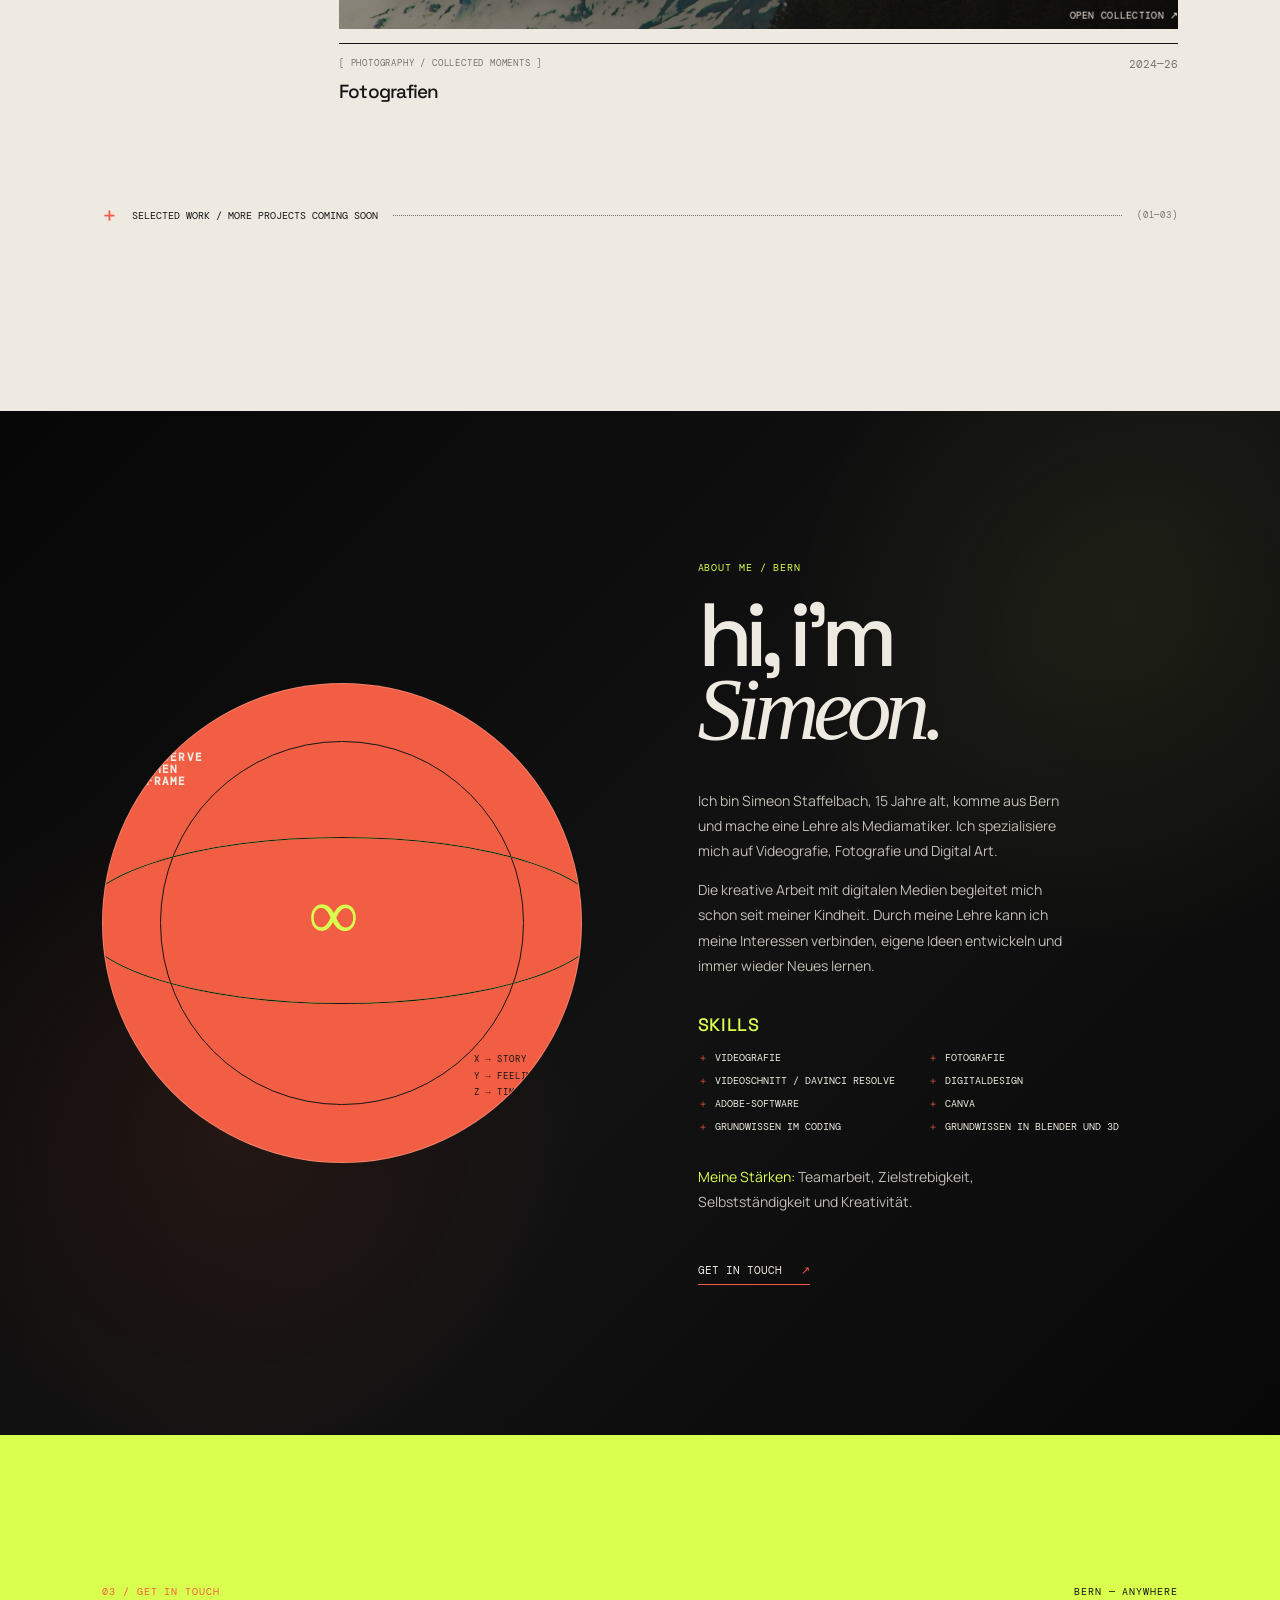
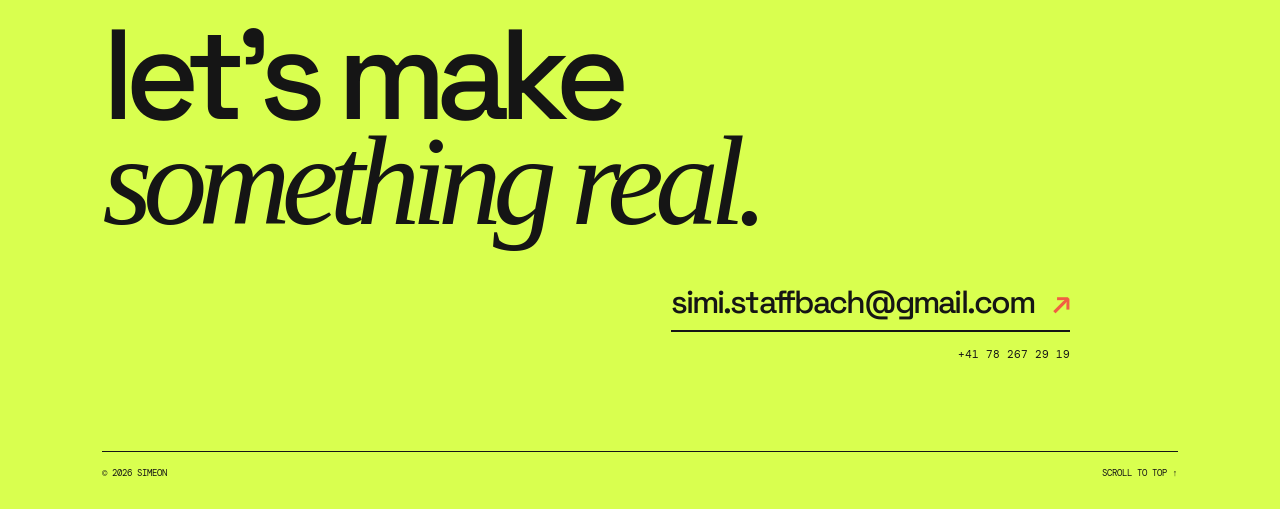
==== commit d3e30c72: "Website aktualisiert" ====
--- a/index.html
+++ b/index.html
@@ -72,7 +72,7 @@
         </article>
         <article class="project project-photo-archive reveal" data-year="2024" data-order="1">
           <a class="project-visual visual-photo-archive" href="fotografien.html" aria-label="Fotografien öffnen">
-            <img class="project-cover" src="img/2024-26/DSC03695.JPG" alt="Fotografie aus der Sammlung 2024 bis 2026" loading="lazy"><span class="project-number">03</span><span class="visual-word">PHOTO<br>ARCHIVE</span><span class="visual-caption">open collection ↗</span>
+            <img class="project-cover" src="img/2024-26/P1010146.jpg" alt="Fotografie aus der Sammlung 2024 bis 2026" loading="lazy"><span class="project-number">03</span><span class="visual-word">PHOTO<br>ARCHIVE</span><span class="visual-caption">open collection ↗</span>
           </a>
           <div class="project-meta"><div><p class="project-type">[ photography / collected moments ]</p><h3>Fotografien</h3></div><span>2024—26</span></div>
         </article>
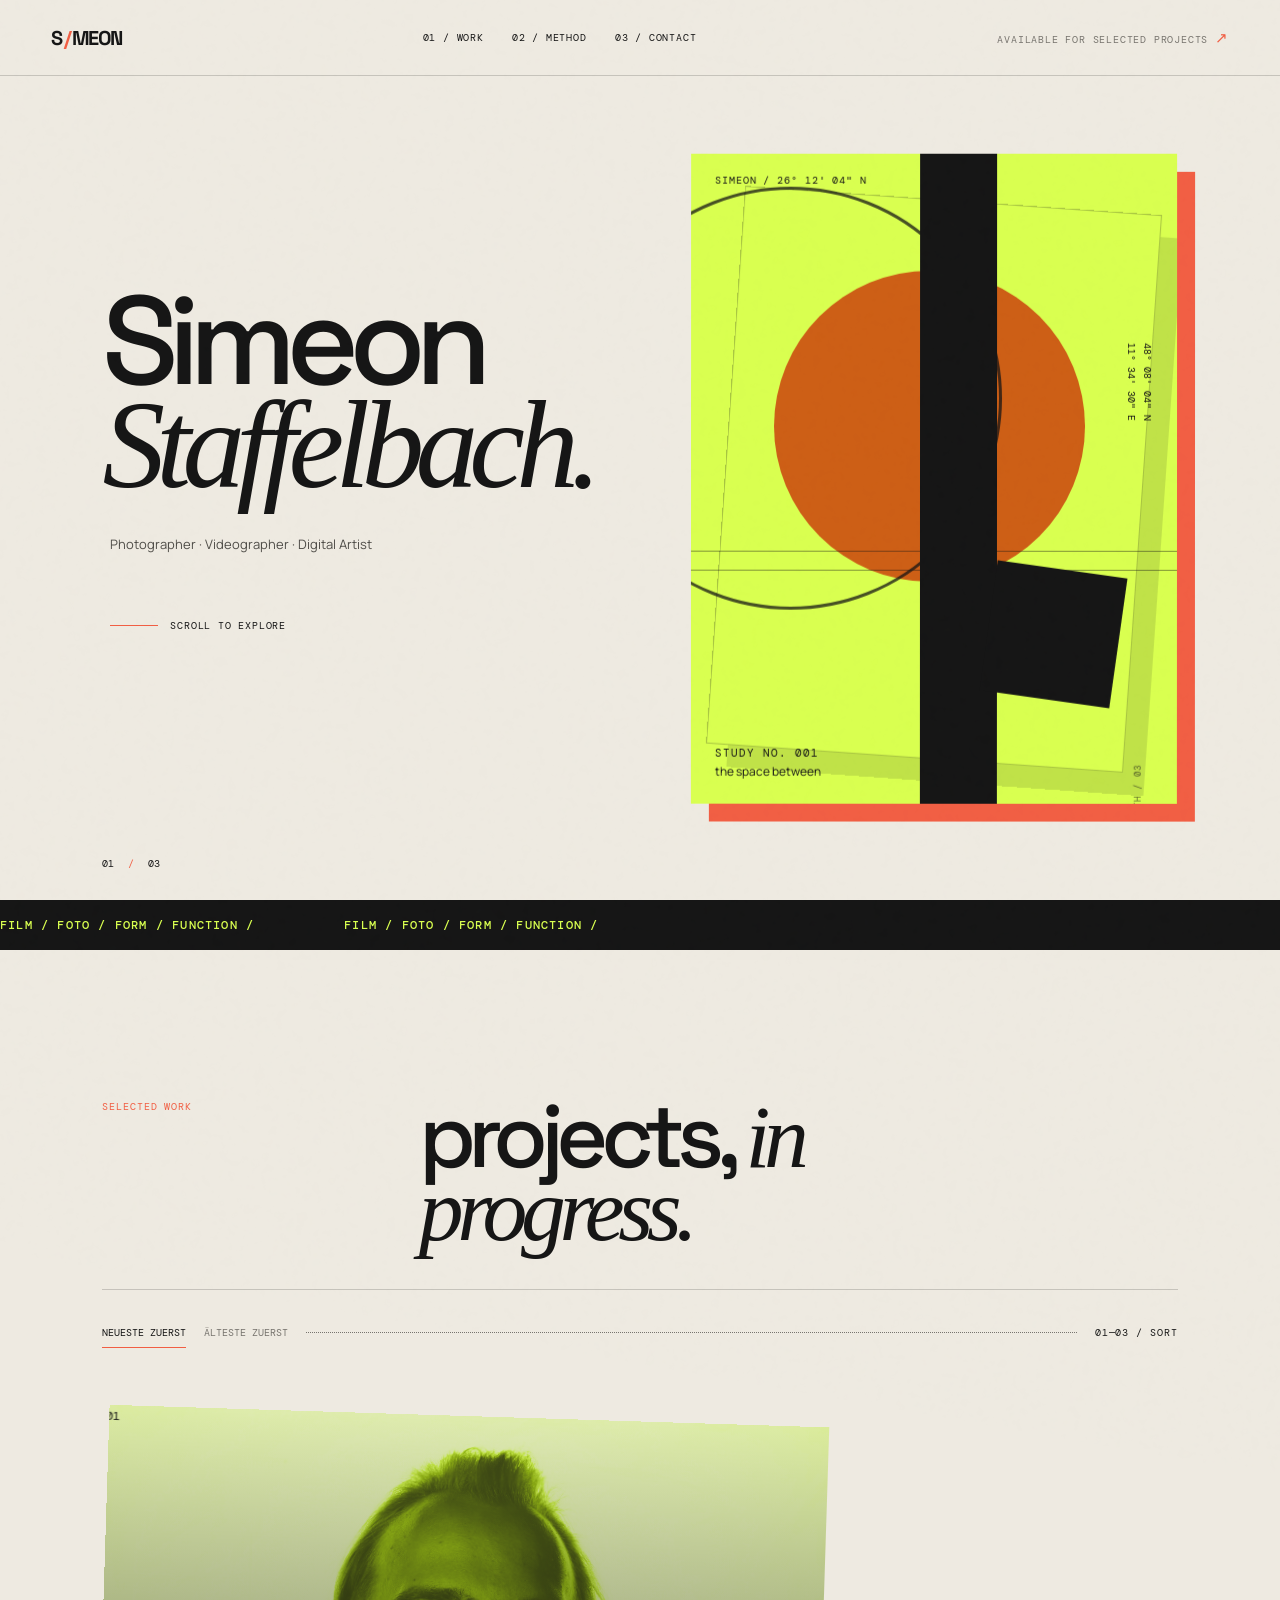
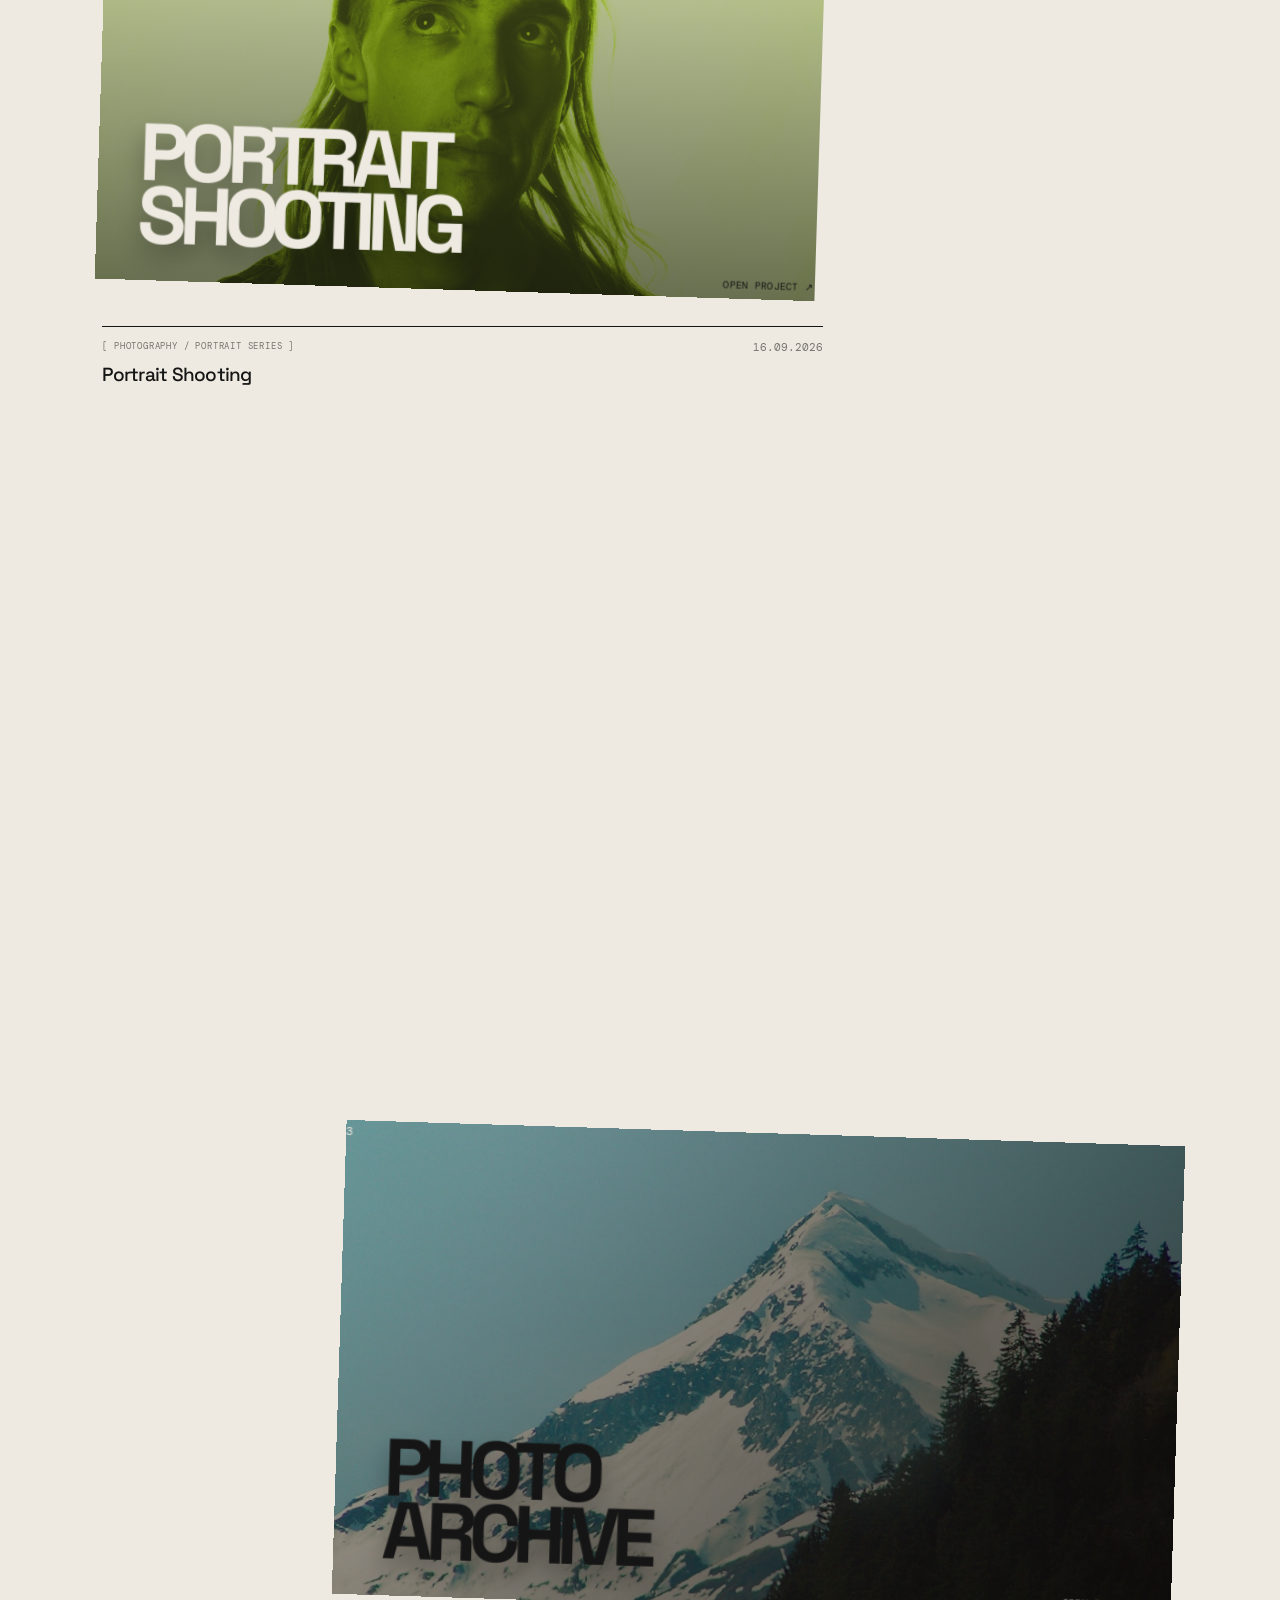
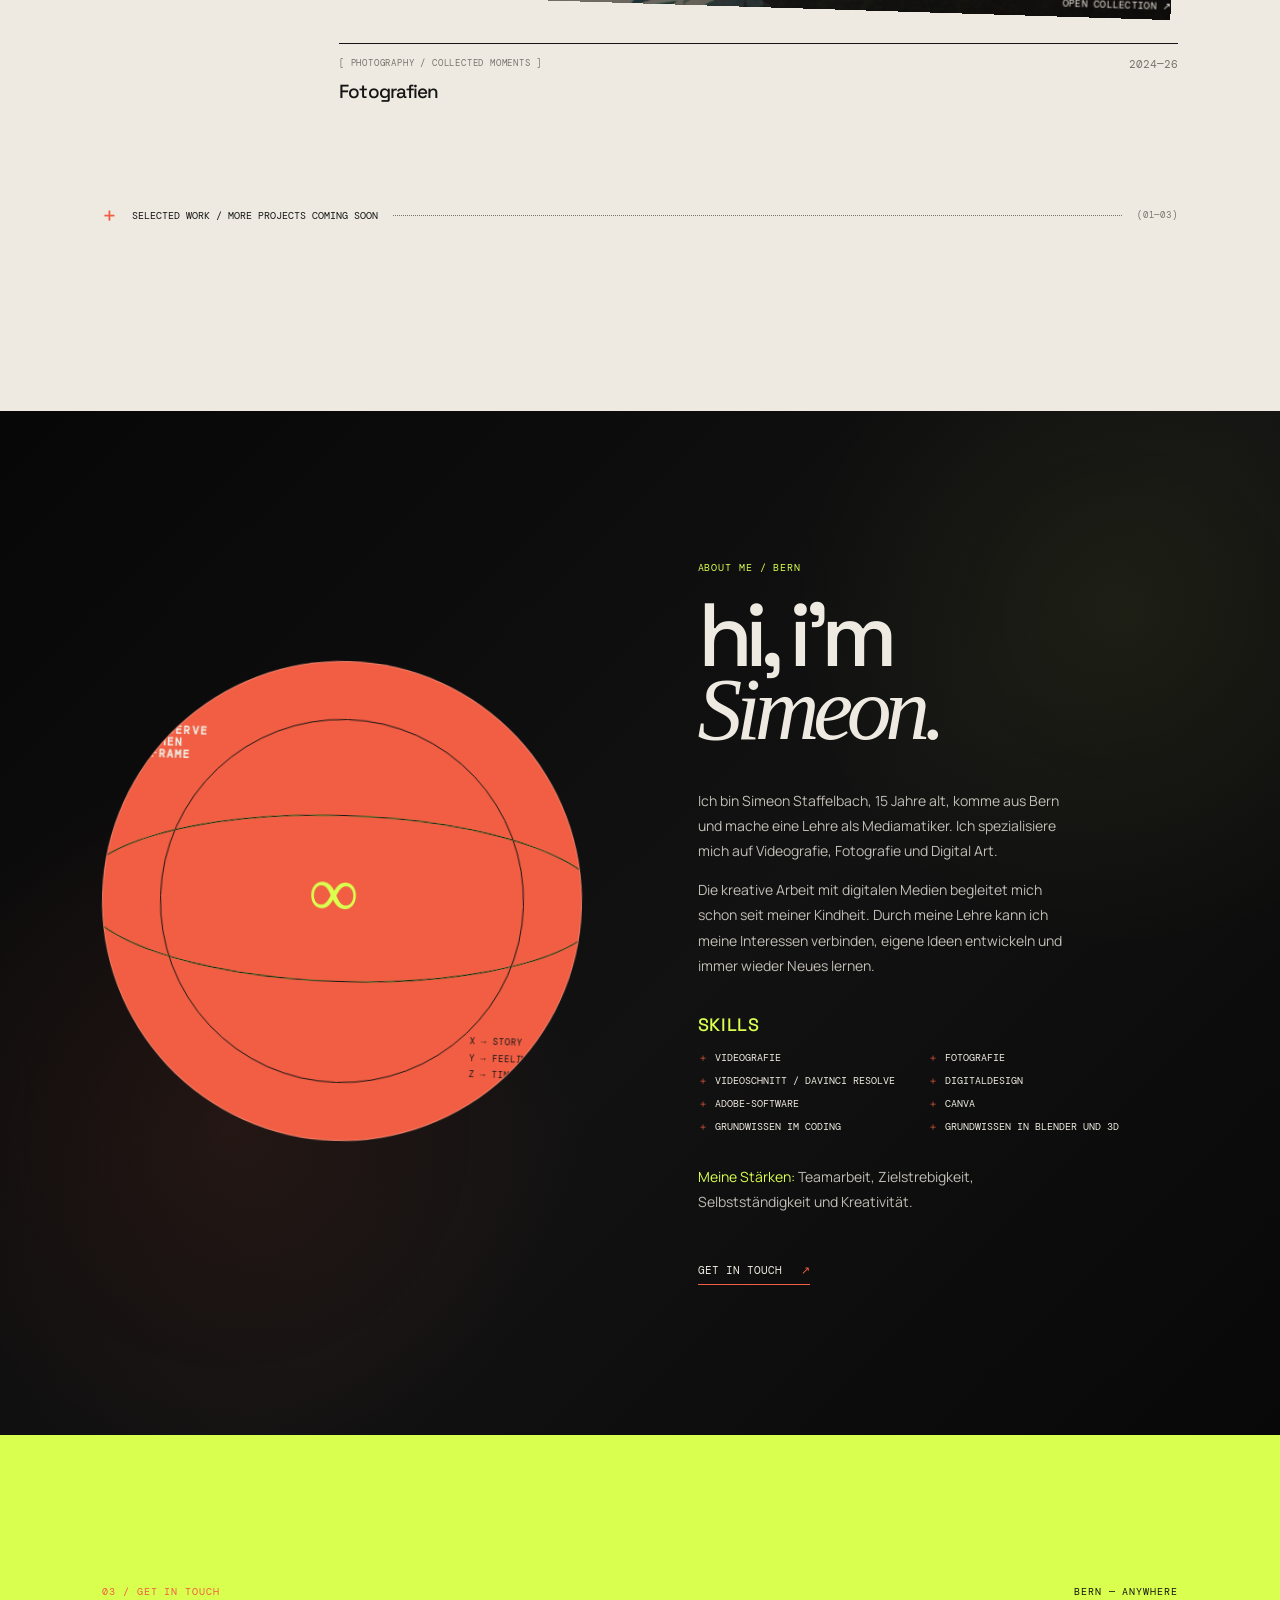
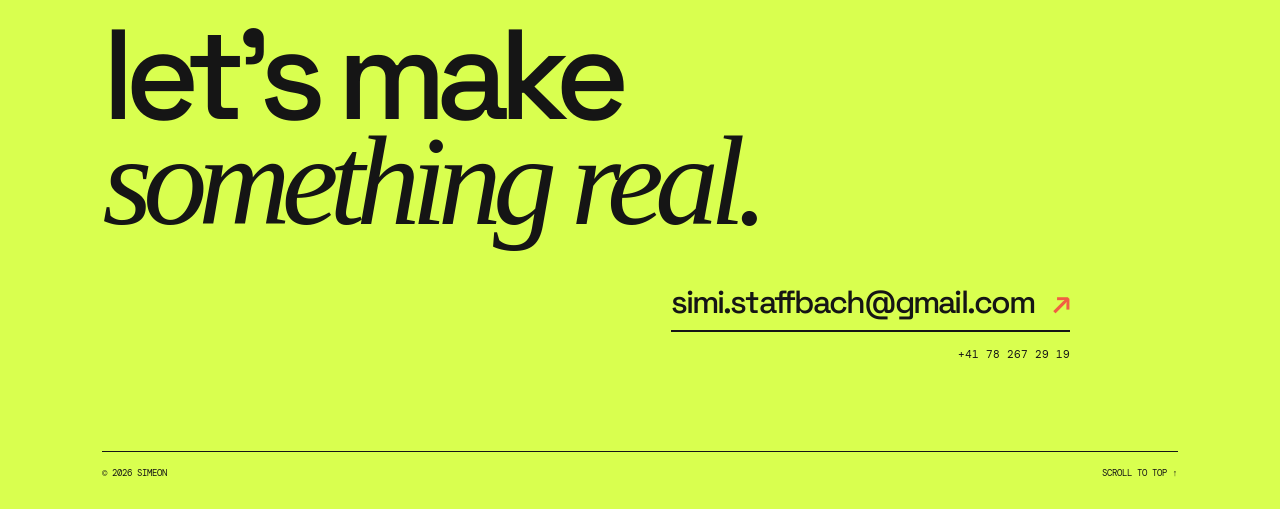
==== commit 7385f187: "Website aktualisiert" ====
--- a/index.html
+++ b/index.html
@@ -66,7 +66,7 @@
         </article>
         <article class="project project-video reveal reveal-delay" data-year="2026" data-order="2">
           <a class="project-visual visual-video" href="projektarbeit-9-klasse.html" aria-label="Projektarbeit 9. Klasse öffnen">
-            <video src="video/Timeline_1.mov" autoplay muted loop playsinline preload="metadata"></video><span class="project-number">02</span><span class="visual-word">PROJECT<br>WORK</span><span class="visual-caption">open project ↗</span>
+            <video src="video/Timeline_1.mov" autoplay muted loop playsinline preload="metadata" data-preview-speed="1.8"></video><span class="project-number">02</span><span class="visual-word">PROJECT<br>WORK</span><span class="visual-caption">open project ↗</span>
           </a>
           <div class="project-meta"><div><p class="project-type">[ video / school project ]</p><h3>Projektarbeit 9. Klasse</h3></div><span>2026</span></div>
         </article>
--- a/style.css
+++ b/style.css
@@ -30,6 +30,7 @@
 body{animation:page-arrive .8s cubic-bezier(.2,.7,.2,1) both}
 @keyframes page-arrive{from{opacity:0}to{opacity:1}}
 .scroll-progress{position:fixed;z-index:30;top:0;left:0;width:100%;height:3px;background:var(--coral);transform:scaleX(0);transform-origin:left center;pointer-events:none}
+.hero-art,.project-visual,.method-visual{translate:0 var(--scroll-lift,0px);rotate:var(--scroll-tilt,0deg);will-change:translate,rotate}
 .reveal{opacity:0;transform:translateY(28px);transition:opacity .8s ease,transform .8s cubic-bezier(.2,.75,.25,1)}
 .reveal.visible{opacity:1;transform:none}
 .reveal-delay{transition-delay:.16s}
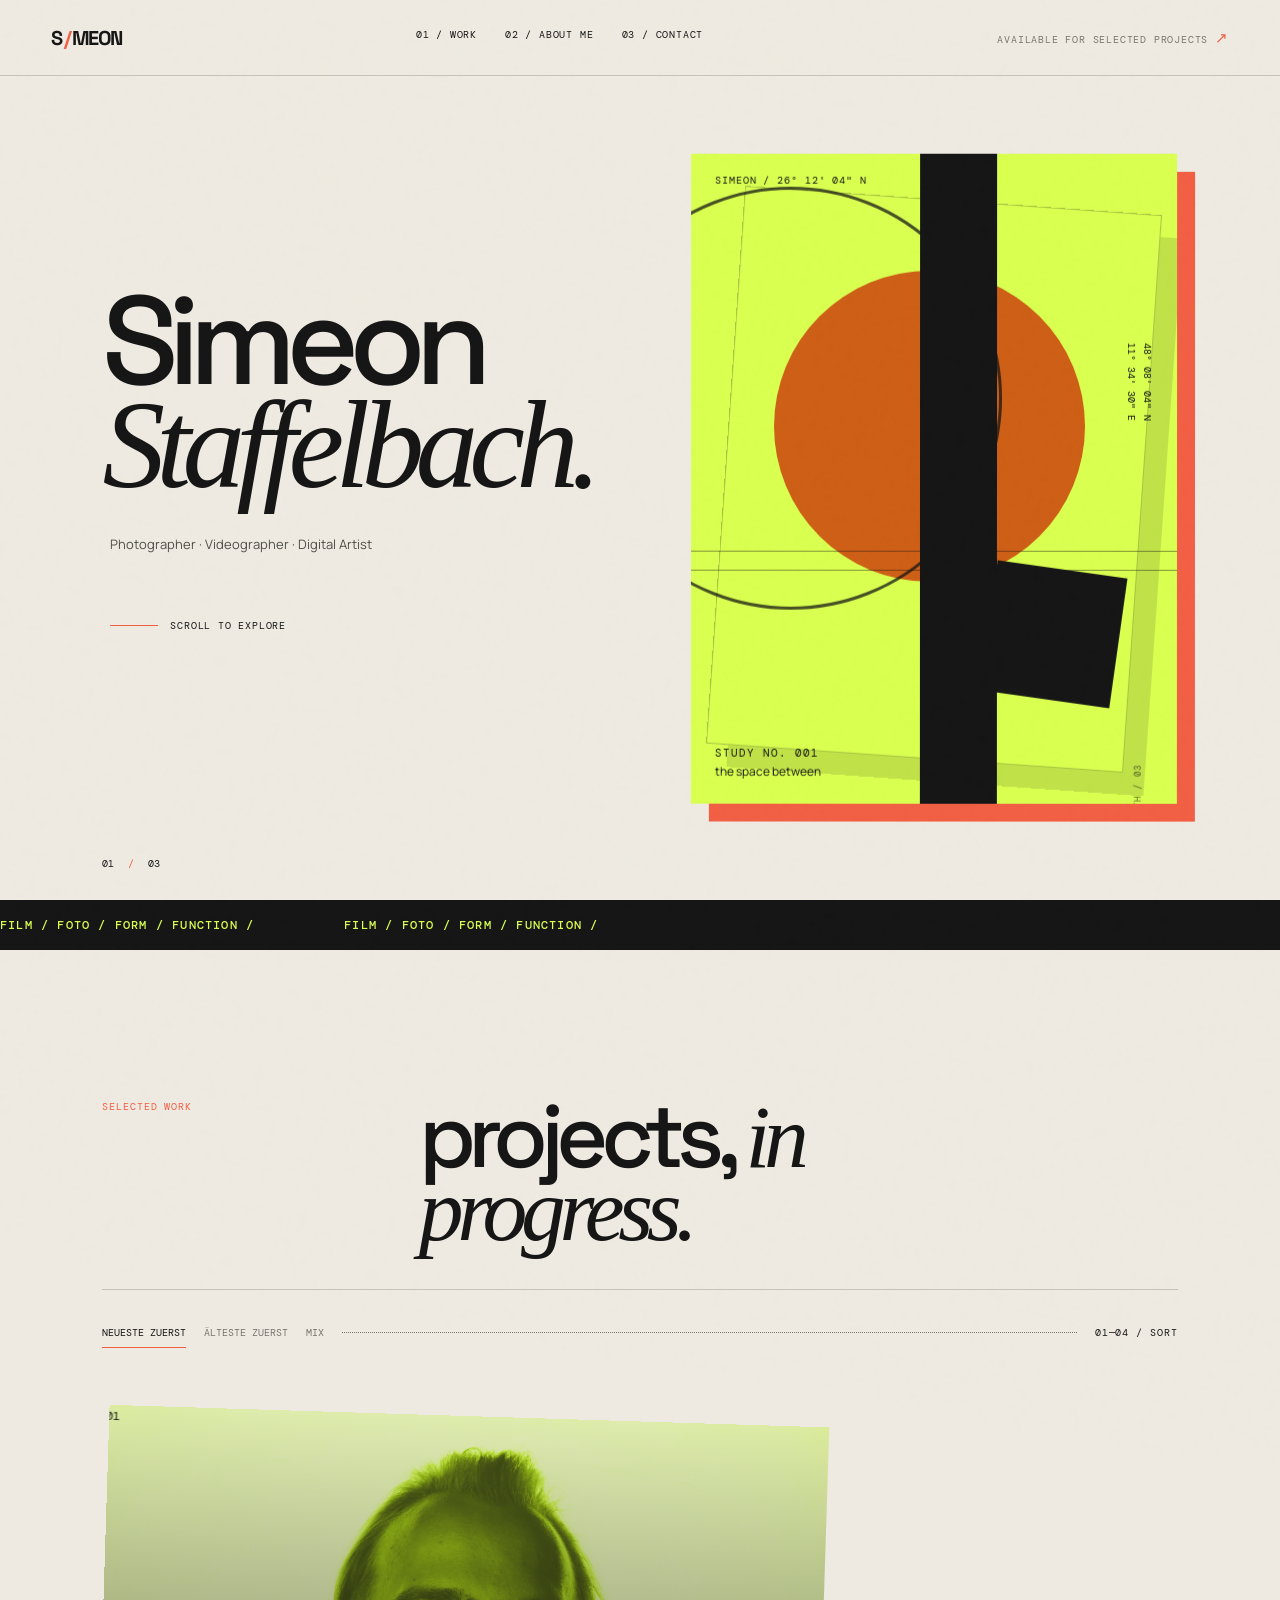
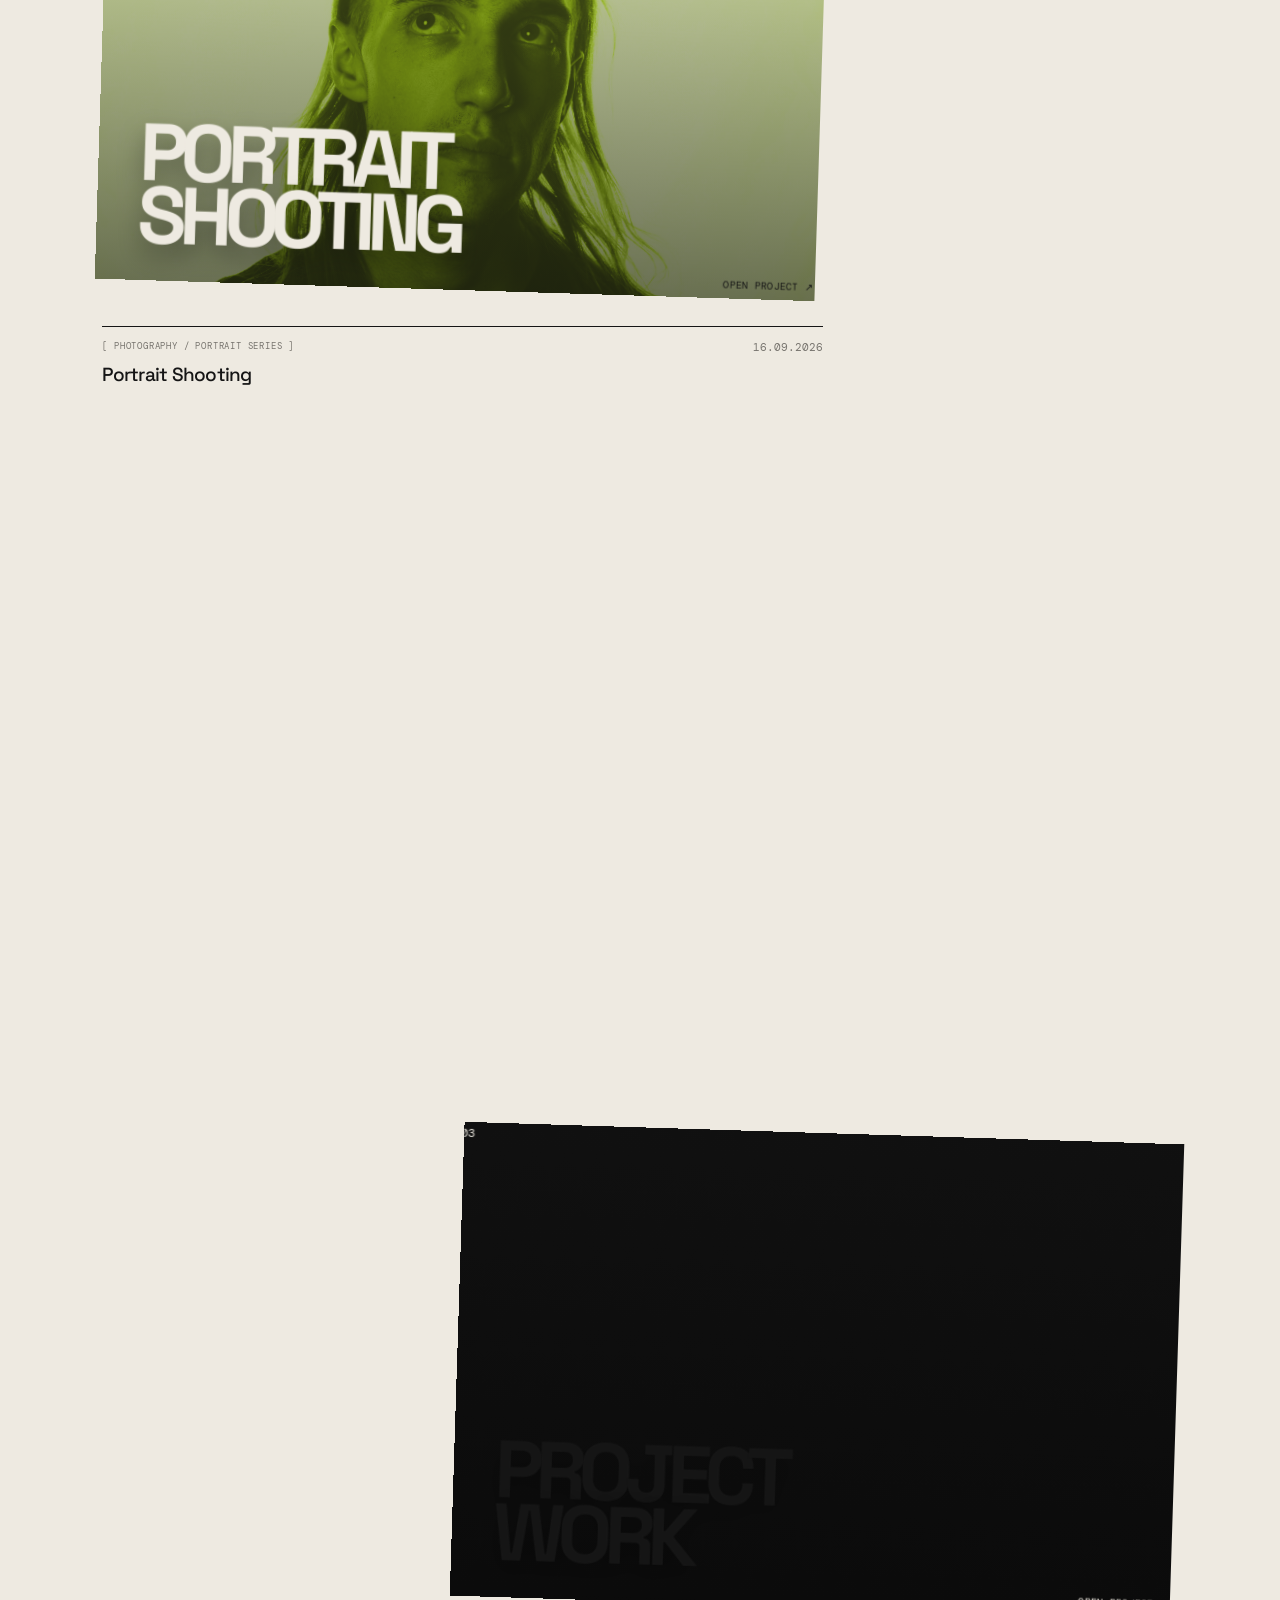
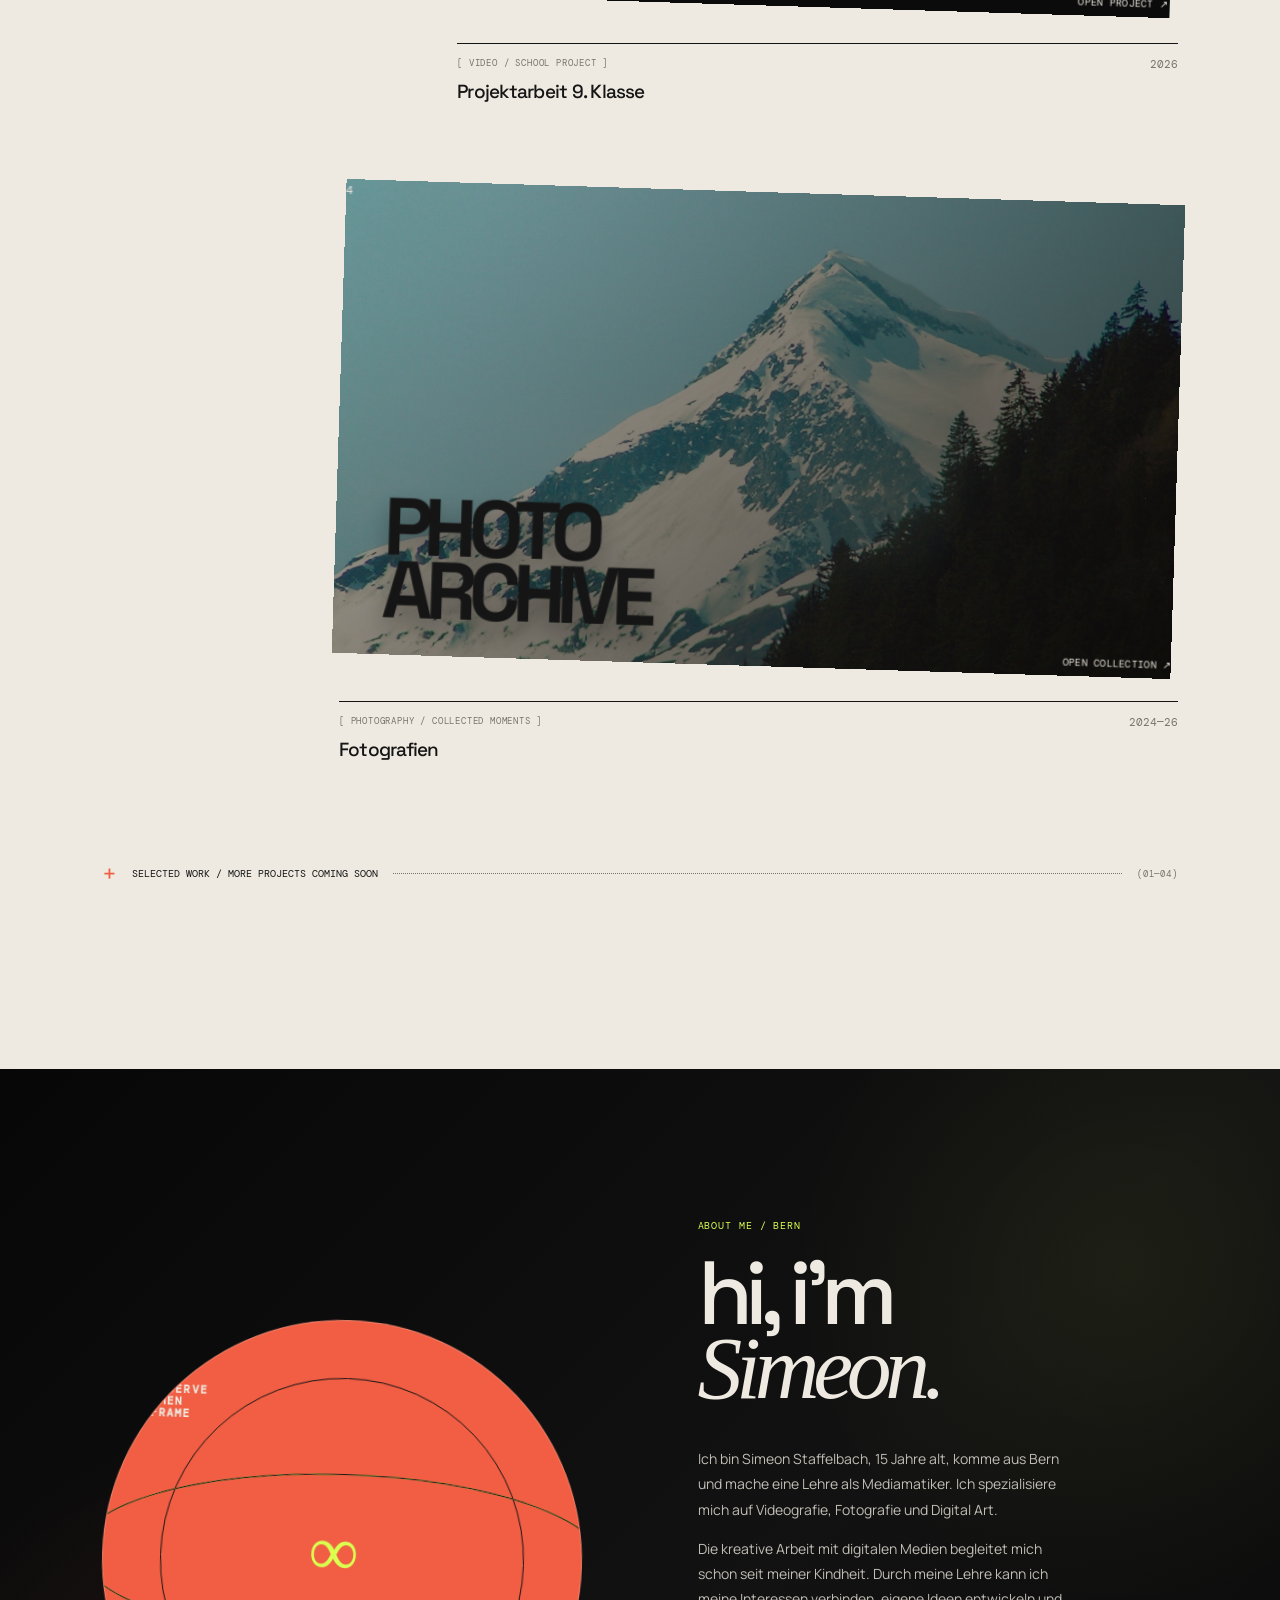
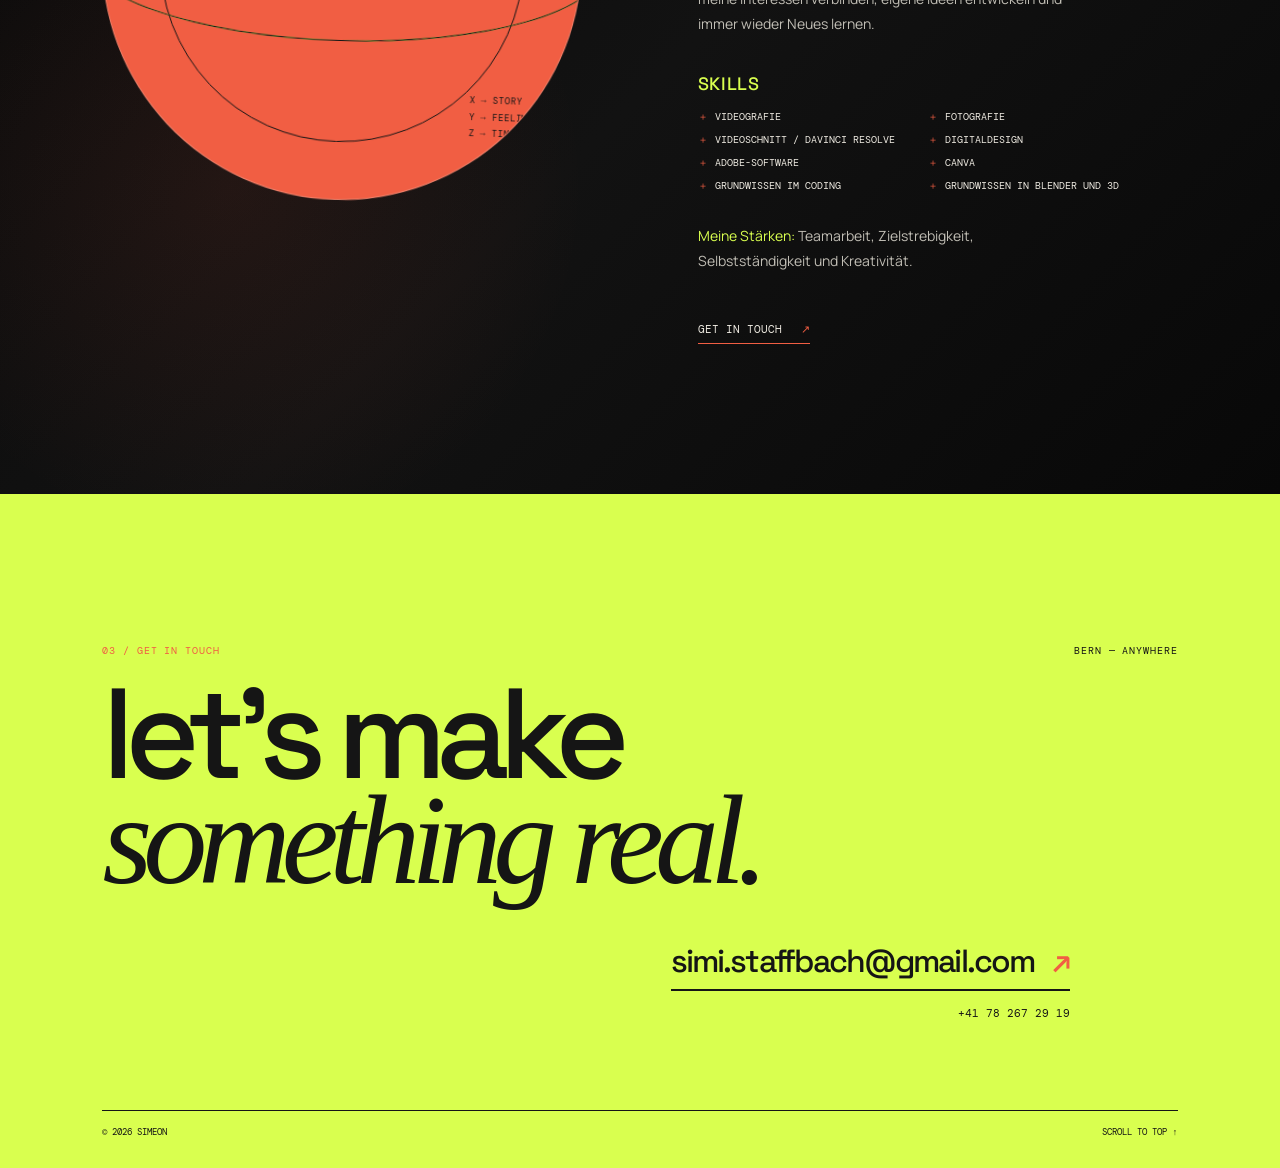
==== commit 5d4d1b09: "Website aktualisiert" ====
--- a/index.html
+++ b/index.html
@@ -16,7 +16,7 @@
     <a class="wordmark" href="#top" aria-label="Simeon Startseite">S<span>/</span>MEON</a>
     <nav class="nav" aria-label="Hauptnavigation">
       <a href="#work">01 / work</a>
-      <a href="#method">02 / method</a>
+      <a href="#method">02 / about me</a>
       <a href="#contact">03 / contact</a>
     </nav>
     <a class="header-note" href="#contact">available for selected projects <span>↗</span></a>
@@ -55,7 +55,8 @@
       <div class="project-controls reveal" role="tablist" aria-label="Projekte sortieren">
         <button class="project-tab is-active" type="button" data-sort="newest" role="tab" aria-selected="true">neueste zuerst</button>
         <button class="project-tab" type="button" data-sort="oldest" role="tab" aria-selected="false">älteste zuerst</button>
-        <span class="controls-line"></span><span class="mono">01—03 / sort</span>
+        <button class="project-tab" type="button" data-sort="mix" role="tab" aria-selected="false">mix</button>
+        <span class="controls-line"></span><span class="mono">01—04 / sort</span>
       </div>
       <div class="project-grid">
         <article class="project project-wide reveal" data-year="2026" data-order="3">
@@ -64,20 +65,26 @@
           </a>
           <div class="project-meta"><div><p class="project-type">[ photography / portrait series ]</p><h3>Portrait Shooting</h3></div><span>16.09.2026</span></div>
         </article>
+        <article class="project project-flyer reveal reveal-delay" data-year="2026" data-order="4">
+          <a class="project-visual visual-flyer" href="flyer-entwicklung.html" aria-label="Flyer Entwicklung öffnen">
+            <img class="project-cover" src="img/03.09.2026/New/Klimawandel%20und%20seine%20Auswirkungen.new.png" alt="Überarbeiteter Flyer zum Klimawandel" loading="lazy"><span class="project-number">02</span><span class="visual-word">FLYER<br>EVOLUTION</span><span class="visual-caption">open project ↗</span><span class="flyer-mark" aria-hidden="true">15′</span>
+          </a>
+          <div class="project-meta"><div><p class="project-type">[ graphic design / 15-minute challenge ]</p><h3>Flyer Evolution</h3></div><span>17.09.2026</span></div>
+        </article>
         <article class="project project-video reveal reveal-delay" data-year="2026" data-order="2">
           <a class="project-visual visual-video" href="projektarbeit-9-klasse.html" aria-label="Projektarbeit 9. Klasse öffnen">
-            <video src="video/Timeline_1.mov" autoplay muted loop playsinline preload="metadata" data-preview-speed="1.8"></video><span class="project-number">02</span><span class="visual-word">PROJECT<br>WORK</span><span class="visual-caption">open project ↗</span>
+            <video src="video/Timeline_1.mov" autoplay muted loop playsinline preload="metadata" data-preview-speed="1.8"></video><span class="project-number">03</span><span class="visual-word">PROJECT<br>WORK</span><span class="visual-caption">open project ↗</span>
           </a>
           <div class="project-meta"><div><p class="project-type">[ video / school project ]</p><h3>Projektarbeit 9. Klasse</h3></div><span>2026</span></div>
         </article>
         <article class="project project-photo-archive reveal" data-year="2024" data-order="1">
           <a class="project-visual visual-photo-archive" href="fotografien.html" aria-label="Fotografien öffnen">
-            <img class="project-cover" src="img/2024-26/P1010146.jpg" alt="Fotografie aus der Sammlung 2024 bis 2026" loading="lazy"><span class="project-number">03</span><span class="visual-word">PHOTO<br>ARCHIVE</span><span class="visual-caption">open collection ↗</span>
+            <img class="project-cover" src="img/2024-26/P1010146.jpg" alt="Fotografie aus der Sammlung 2024 bis 2026" loading="lazy"><span class="project-number">04</span><span class="visual-word">PHOTO<br>ARCHIVE</span><span class="visual-caption">open collection ↗</span>
           </a>
           <div class="project-meta"><div><p class="project-type">[ photography / collected moments ]</p><h3>Fotografien</h3></div><span>2024—26</span></div>
         </article>
       </div>
-      <div class="add-note"><span class="plus">+</span><span>selected work / more projects coming soon</span><span class="dotted-line"></span><span class="mono">(01—03)</span></div>
+      <div class="add-note"><span class="plus">+</span><span>selected work / more projects coming soon</span><span class="dotted-line"></span><span class="mono">(01—04)</span></div>
     </section>
 
     <section class="method section-pad" id="method">
--- a/style.css
+++ b/style.css
@@ -25,6 +25,14 @@
 .project-color{grid-column:1/-1;width:67%;margin-left:33%}.visual-color{background:#121212;color:var(--paper);border:1px solid rgba(238,234,225,.25)}.visual-color:after{content:'';position:absolute;width:55%;height:180%;left:18%;top:-38%;background:var(--coral);border-radius:50%;filter:blur(28px);opacity:.7;transform:rotate(25deg)}.visual-color .visual-word,.visual-color .visual-caption,.visual-color .project-number{z-index:1}.color-orb{position:absolute;z-index:1;width:35%;aspect-ratio:1;border-radius:50%;background:var(--acid);left:48%;top:25%;box-shadow:0 0 45px rgba(217,255,79,.55)}.study-page{background:#080808;color:var(--paper);background-image:radial-gradient(circle at 80% 15%,rgba(217,255,79,.07),transparent 24%),linear-gradient(125deg,#080808 0%,#111 48%,#070707 100%)}.study-intro{padding-top:130px;padding-bottom:105px;display:grid;grid-template-columns:1.1fr .9fr;gap:8vw;align-items:end}.study-intro h1{font:500 clamp(72px,12vw,170px)/.76 var(--display);letter-spacing:-.095em;margin:0}.study-intro h1 em,.light-lab h2 em,.note-card h3 em{font:400 .92em Georgia,serif}.study-lead{max-width:460px;font-size:14px;line-height:1.8;color:#c5c1b9}.study-lead .mono{font-size:9px;color:var(--acid);margin-top:32px}.light-lab{padding-top:85px;padding-bottom:135px;background:#111;border-top:1px solid rgba(238,234,225,.15);border-bottom:1px solid rgba(238,234,225,.15)}.lab-head{display:flex;justify-content:space-between;align-items:end}.light-lab h2{font:500 clamp(54px,8vw,105px)/.8 var(--display);letter-spacing:-.09em;margin:0}.lab-note{max-width:250px;font-size:12px;line-height:1.6;color:#aaa69f;margin:0}.lab-controls{display:flex;align-items:center;gap:24px;border-bottom:1px solid rgba(238,234,225,.2);padding:55px 0 15px;font:10px var(--mono);text-transform:uppercase}.light-mode{border:0;border-bottom:1px solid transparent;background:transparent;color:#88847d;cursor:pointer;padding:8px 0;font:inherit;text-transform:uppercase}.light-mode.is-active{color:var(--acid);border-color:var(--acid)}.angle-control{margin-left:auto;display:flex;gap:14px;align-items:center;color:#88847d}.angle-control input{accent-color:var(--coral);width:110px}.angle-control output{width:30px;color:var(--paper)}.light-stage{height:min(58vw,680px);min-height:420px;margin-top:36px;position:relative;overflow:hidden;background:radial-gradient(circle at 52% 40%,rgba(241,94,67,.2),transparent 20%),#080808;perspective:900px;transform-style:preserve-3d}.stage-grid{position:absolute;inset:48% -20% -55%;background:linear-gradient(rgba(238,234,225,.12) 1px,transparent 1px),linear-gradient(90deg,rgba(238,234,225,.12) 1px,transparent 1px);background-size:55px 55px;transform:rotateX(65deg);transform-origin:top}.stage-axis{position:absolute;left:50%;top:0;width:1px;height:100%;background:rgba(238,234,225,.15)}.axis-y{transform:rotate(90deg)}.light-rig{position:absolute;left:50%;top:13%;width:190px;height:145px;transform:translateX(-50%) rotateX(-10deg) rotateY(-18deg);transform-style:preserve-3d;transition:all .5s ease}.rig-softbox{display:block;width:100px;height:45px;margin:auto;background:var(--acid);box-shadow:0 0 75px 25px rgba(217,255,79,.28);transform:rotateX(55deg) skewX(-15deg)}.rig-arm{display:block;width:2px;height:82px;background:#777;position:absolute;left:50%;top:42px}.rig-label{position:absolute;top:118px;left:70px;color:var(--acid);font:9px var(--mono);text-transform:uppercase;white-space:nowrap}.subject-3d{position:absolute;left:50%;top:47%;width:250px;height:300px;transform:translate(-50%,-50%) rotateY(-8deg);transform-style:preserve-3d;transition:transform .5s ease}.subject-head{position:absolute;left:70px;top:0;width:112px;height:154px;border-radius:48% 48% 44% 44%;background:linear-gradient(90deg,#2b1516,#c45d43 54%,#321516);box-shadow:25px 10px 0 -3px rgba(0,0,0,.5);transform:translateZ(35px)}.subject-face{position:absolute;left:33px;top:59px;width:9px;height:6px;border-radius:50%;background:var(--ink);box-shadow:39px 0 var(--ink)}.subject-nose{position:absolute;left:51px;top:68px;width:16px;height:25px;border-right:2px solid rgba(21,21,21,.65);border-radius:50%}.subject-shadow{position:absolute;left:49px;top:95px;width:18px;height:7px;border-bottom:2px solid var(--ink);border-radius:50%}.subject-body{position:absolute;left:25px;top:135px;width:205px;height:190px;border-radius:45% 45% 0 0;background:linear-gradient(90deg,#160e11,#4b1f25 55%,#120d10);transform:translateZ(5px)}.stage-label{position:absolute;font:9px var(--mono);text-transform:uppercase;color:#8b8780;line-height:1.6}.stage-label span{color:var(--coral);font-size:18px}.stage-label-left{left:25px;bottom:25px}.stage-label-right{right:25px;bottom:25px;text-align:right}.stage-mode-label{position:absolute;left:25px;top:25px;color:var(--acid);font:10px var(--mono);text-transform:uppercase;letter-spacing:.1em}.mode-description{display:flex;gap:25px;padding-top:20px;font-size:12px;color:#aaa69f}.mode-description strong{color:var(--acid);font:10px var(--mono);text-transform:uppercase;min-width:145px}.mode-description span{max-width:450px;line-height:1.6}.study-notes{display:grid;grid-template-columns:1fr 1fr;gap:8vw;padding-top:135px;padding-bottom:135px}.note-card{border-top:1px solid rgba(238,234,225,.25);padding-top:15px}.note-card .mono{color:var(--coral);font-size:9px}.note-card h3{font:500 clamp(38px,5vw,70px)/.85 var(--display);letter-spacing:-.08em;margin:70px 0 0}.note-copy{max-width:360px;align-self:end;color:#aaa69f;font-size:14px;line-height:1.8}.note-copy .mono{color:var(--acid);font-size:9px;margin-top:45px}
 @media(max-width:700px){.project-color{grid-column:auto;width:100%;margin-left:0}.study-intro{display:block;padding-top:80px;padding-bottom:75px}.study-intro h1{font-size:22vw}.study-lead{margin-top:40px;font-size:13px}.light-lab{padding-top:75px;padding-bottom:90px}.lab-head{display:block}.lab-note{margin-top:32px}.lab-controls{gap:12px;flex-wrap:wrap;padding-top:42px}.light-mode{font-size:9px}.angle-control{width:100%;margin:8px 0 0;justify-content:space-between}.angle-control input{flex:1}.light-stage{height:118vw;min-height:440px;margin-top:25px}.light-rig{top:11%;transform:translateX(-50%) scale(.78) rotateX(-10deg) rotateY(-18deg)}.subject-3d{transform:translate(-50%,-50%) scale(.82) rotateY(-8deg)}.mode-description{display:block}.mode-description strong{display:block;margin-bottom:10px}.study-notes{display:block;padding-top:90px;padding-bottom:90px}.note-card h3{margin-top:55px;font-size:16vw}.note-copy{margin-top:65px;font-size:13px}}
 @media(max-width:700px){.mode-description .equipment{grid-template-columns:1fr;gap:6px;margin-top:18px}.mode-description .equipment b{display:block}.light-stage[data-mode="rembrandt"] .light-rig,.light-stage[data-mode="loop"] .light-rig,.light-stage[data-mode="split"] .light-rig,.light-stage[data-mode="rim"] .light-rig{transform:translateX(-50%) scale(.78) rotateX(-10deg) rotateY(-18deg)}}
+.visual-behind{background:#081014;color:var(--paper);overflow:hidden}.visual-behind .project-cover{opacity:.62;mix-blend-mode:screen;filter:saturate(.8) contrast(1.15)}.visual-behind:after{content:'';position:absolute;inset:0;background:linear-gradient(135deg,rgba(8,16,20,.05),rgba(8,8,8,.82))}.visual-behind .visual-word,.visual-behind .visual-caption,.visual-behind .project-number{z-index:2}.visual-behind .visual-word{color:var(--acid);text-shadow:0 2px 20px rgba(0,0,0,.45)}.project-behind{width:76%;margin-left:24%;grid-column:1/-1}.behind-cross{position:absolute;z-index:1;right:10%;top:18%;width:92px;height:92px;border:1px solid var(--coral);transform:rotate(45deg);opacity:.9}.behind-cross:before,.behind-cross:after{content:'';position:absolute;background:var(--coral)}.behind-cross:before{width:1px;height:128%;left:50%;top:-14%}.behind-cross:after{height:1px;width:128%;left:-14%;top:50%}
+.behind-page{background:#080d10;background-image:radial-gradient(circle at 12% 24%,rgba(241,94,67,.13),transparent 24%),linear-gradient(125deg,#080d10 0%,#11191b 48%,#071013 100%)}.behind-hero{position:relative;overflow:hidden}.behind-hero .project-page-title h1{font-size:clamp(65px,10vw,145px)}.behind-hero .eyebrow{color:var(--acid)}.behind-marker{position:absolute;right:10%;top:15%;width:150px;height:150px;border:1px solid rgba(217,255,79,.55);transform:rotate(18deg);display:grid;place-items:center;color:var(--acid);font:10px/1.5 var(--mono);letter-spacing:.12em;text-align:center}.behind-marker:before,.behind-marker:after{content:'';position:absolute;background:var(--coral)}.behind-marker:before{width:1px;height:180%;top:-40%}.behind-marker:after{height:1px;width:180%;left:-40%}.behind-marker i{position:absolute;width:22px;height:22px;border-radius:50%;background:var(--coral);box-shadow:0 0 0 8px rgba(241,94,67,.13)}.behind-marker span{position:relative;z-index:1}.behind-gallery{padding-bottom:130px}.behind-gallery-grid{display:grid;grid-template-columns:repeat(12,1fr);grid-auto-flow:dense;gap:18px;align-items:start}.behind-shot{grid-column:span 4;margin:0;position:relative;background:#11191b;overflow:hidden}.behind-shot img{display:block;width:100%;height:clamp(260px,32vw,480px);object-fit:cover;filter:saturate(.78) contrast(1.08);transition:transform .7s cubic-bezier(.2,.75,.25,1),filter .7s ease}.behind-shot-feature{grid-column:span 7;grid-row:span 2}.behind-shot-feature img{height:clamp(520px,66vw,920px)}.behind-shot-tall{grid-column:span 5;grid-row:span 2}.behind-shot-tall img{height:clamp(430px,54vw,760px)}.behind-shot-wide{grid-column:span 7}.behind-shot-wide img{height:clamp(240px,29vw,420px)}.behind-shot:hover img{transform:scale(1.035);filter:saturate(1) contrast(1.08)}.behind-shot figcaption{position:absolute;left:14px;bottom:12px;color:var(--paper);font:9px var(--mono);text-transform:uppercase;letter-spacing:.08em;text-shadow:0 1px 8px #000}.behind-shot:after{content:'';position:absolute;inset:0;border:1px solid rgba(217,255,79,.25);pointer-events:none}
+@media(max-width:700px){.project-behind{width:100%;margin-left:0}.behind-cross{width:60px;height:60px;right:12%;top:14%}.behind-hero .project-page-title h1{font-size:18vw}.behind-marker{position:relative;right:auto;top:auto;margin:60px 0 0 auto;width:108px;height:108px}.behind-gallery{padding-bottom:85px}.behind-gallery-grid{grid-template-columns:repeat(2,1fr);gap:10px}.behind-shot,.behind-shot-feature,.behind-shot-tall,.behind-shot-wide{grid-column:span 1;grid-row:span 1}.behind-shot img,.behind-shot-feature img,.behind-shot-tall img,.behind-shot-wide img{height:58vw}.behind-shot-feature,.behind-shot-wide{grid-column:span 2}.behind-shot-feature img,.behind-shot-wide img{height:92vw}}
+.portrait-behind{border-top:1px solid rgba(238,234,225,.25);padding-top:110px}.portrait-behind-head{display:grid;grid-template-columns:1fr 1fr;gap:8vw;align-items:end;margin-bottom:58px}.portrait-behind-head h2{font:500 clamp(55px,8vw,105px)/.8 var(--display);letter-spacing:-.09em;margin:0}.portrait-behind-head h2 em{font:400 .92em Georgia,serif}.portrait-behind-head>p{max-width:360px;margin:0 0 5px;color:#aaa69f;font-size:13px;line-height:1.8}.portrait-behind .behind-gallery-grid{margin-top:0}.portrait-behind .behind-shot:after{border-color:rgba(241,94,67,.35)}
+@media(max-width:700px){.portrait-behind{padding-top:85px}.portrait-behind-head{display:block;margin-bottom:42px}.portrait-behind-head h2{font-size:17vw}.portrait-behind-head>p{margin-top:35px;font-size:13px}}
+.flyer-page{background:#080d10;background-image:radial-gradient(circle at 88% 12%,rgba(217,255,79,.13),transparent 22%),linear-gradient(125deg,#080d10 0%,#14191a 48%,#080d10 100%)}.flyer-hero{position:relative;overflow:hidden}.flyer-hero .eyebrow,.flyer-section-heading .eyebrow{color:var(--acid)}.flyer-hero .project-page-title h1{font-size:clamp(70px,11vw,160px)}.flyer-hero-mark{position:absolute;right:11%;top:17%;width:142px;height:142px;border:1px solid var(--coral);display:grid;place-items:center;transform:rotate(-12deg);color:var(--coral);font:500 38px var(--display)}.flyer-hero-mark:before,.flyer-hero-mark:after{content:'';position:absolute;background:var(--acid)}.flyer-hero-mark:before{width:1px;height:170%;top:-35%}.flyer-hero-mark:after{height:1px;width:170%;left:-35%}.flyer-hero-mark i{position:absolute;width:16px;height:16px;border-radius:50%;background:var(--acid);box-shadow:0 0 0 8px rgba(217,255,79,.15)}.flyer-hero-mark span{position:relative;z-index:1}.flyer-comparison{padding-top:100px;padding-bottom:145px;background:#111719;border-top:1px solid rgba(238,234,225,.18);border-bottom:1px solid rgba(238,234,225,.18)}.flyer-section-heading{display:grid;grid-template-columns:1fr 1fr;gap:8vw;align-items:end}.flyer-section-heading h2,.flyer-notes h2{font:500 clamp(55px,8vw,110px)/.8 var(--display);letter-spacing:-.09em;margin:0}.flyer-section-heading h2 em,.flyer-notes h2 em{font:400 .92em Georgia,serif}.flyer-progress{max-width:390px;color:#aaa69f;font-size:13px;line-height:1.8;margin:0 0 5px}.comparison-controls{display:grid;grid-template-columns:auto minmax(160px,360px) auto;align-items:center;gap:18px;margin:75px 0 32px;color:var(--acid)}.comparison-controls label{display:flex;gap:12px;align-items:center;font:10px var(--mono);text-transform:uppercase;white-space:nowrap}.comparison-range{width:100%;accent-color:var(--coral);cursor:ew-resize}.comparison-controls>.mono{grid-column:3;font-size:9px;color:#89857e}.comparison-grid{display:grid;grid-template-columns:1fr 1fr;gap:18px}.comparison-item{min-width:0}.comparison-frame{position:relative;aspect-ratio:700 / 990;background:#080808;overflow:hidden;border:1px solid rgba(238,234,225,.25);box-shadow:12px 12px 0 var(--coral)}.comparison-frame img{position:absolute;inset:0;display:block;width:100%;height:100%;object-fit:contain}.comparison-old{background:#f5f5f5}.comparison-new{position:absolute;inset:0;clip-path:inset(0 0 0 var(--compare-position,50%));overflow:hidden}.comparison-new img{background:#b8ff6b}.comparison-divider{position:absolute;z-index:2;top:0;bottom:0;left:var(--compare-position,50%);width:2px;background:var(--acid);transform:translateX(-1px);pointer-events:none;box-shadow:0 0 0 1px rgba(8,8,8,.25)}.comparison-divider span{position:absolute;top:50%;left:50%;width:36px;height:36px;border:1px solid var(--acid);background:var(--coral);transform:translate(-50%,-50%) rotate(45deg)}.comparison-divider span:before,.comparison-divider span:after{content:'';position:absolute;background:var(--paper)}.comparison-divider span:before{width:1px;height:18px;left:17px;top:8px}.comparison-divider span:after{height:1px;width:18px;left:8px;top:17px}.comparison-meta{display:flex;justify-content:space-between;padding-top:15px;color:#89857e}.flyer-notes{display:grid;grid-template-columns:1fr 1fr;gap:8vw;align-items:end;padding-top:120px;padding-bottom:145px}.flyer-note-copy{max-width:400px;color:#aaa69f;font-size:13px;line-height:1.8}.flyer-note-copy .mono{color:var(--acid);font-size:9px;line-height:1.8;margin-top:35px}.project-flyer{width:78%;margin-left:22%;grid-column:1/-1}.visual-flyer{background:#b8ff6b;color:var(--ink);overflow:hidden}.visual-flyer .project-cover{opacity:.82;mix-blend-mode:multiply;object-position:center}.visual-flyer:after{content:'';position:absolute;inset:0;background:linear-gradient(135deg,rgba(217,255,79,.06),rgba(8,8,8,.58))}.visual-flyer .visual-word,.visual-flyer .visual-caption,.visual-flyer .project-number,.flyer-mark{z-index:2}.visual-flyer .visual-word{color:var(--ink);text-shadow:0 2px 20px rgba(217,255,79,.35)}.flyer-mark{position:absolute;right:10%;top:16%;width:62px;height:62px;border:1px solid var(--coral);display:grid;place-items:center;color:var(--coral);font:20px var(--display);transform:rotate(18deg)}
+@media(max-width:700px){.flyer-hero .project-page-title h1{font-size:20vw}.flyer-hero-mark{position:relative;right:auto;top:auto;margin:60px 0 0 auto;width:105px;height:105px}.flyer-comparison{padding-top:80px;padding-bottom:100px}.flyer-section-heading{display:block}.flyer-section-heading h2,.flyer-notes h2{font-size:17vw}.flyer-progress{margin-top:38px}.comparison-controls{grid-template-columns:1fr auto;gap:12px;margin:55px 0 28px}.comparison-controls label{grid-column:1/-1;justify-content:space-between}.comparison-range{grid-column:1/-1;grid-row:2}.comparison-controls>.mono{grid-column:1/-1;grid-row:3}.comparison-grid{display:block}.comparison-item{margin-bottom:48px}.comparison-frame{box-shadow:8px 8px 0 var(--coral)}.flyer-notes{display:block;padding-top:85px;padding-bottom:95px}.flyer-note-copy{margin-top:55px}.project-flyer{width:100%;margin-left:0}}
+@media(min-width:701px){.nav a{position:relative;padding-bottom:7px}.nav a:after{content:'';position:absolute;left:0;right:100%;bottom:0;height:1px;background:var(--coral);transition:right .35s cubic-bezier(.2,.75,.25,1)}.nav a:hover:after{right:0}.project{transition:transform .55s cubic-bezier(.2,.75,.25,1)}.project:hover{transform:translateY(-4px)}.project-type{transition:color .3s ease,letter-spacing .3s ease}.project:hover .project-type{color:var(--coral);letter-spacing:.13em}.project-meta h3{transition:transform .45s cubic-bezier(.2,.75,.25,1),color .3s ease}.project:hover .project-meta h3{color:var(--coral)}.skills-list li{transition:color .25s ease,transform .35s cubic-bezier(.2,.75,.25,1)}.skills-list li:hover{color:var(--acid);transform:translateX(8px)}.contact-details a{transition:color .3s ease,transform .35s cubic-bezier(.2,.75,.25,1)}.contact-details a:hover{color:var(--acid);transform:translateX(-10px)}}
 
 /* Motion system: the page should feel like one continuous, tactile sequence. */
 body{animation:page-arrive .8s cubic-bezier(.2,.7,.2,1) both}
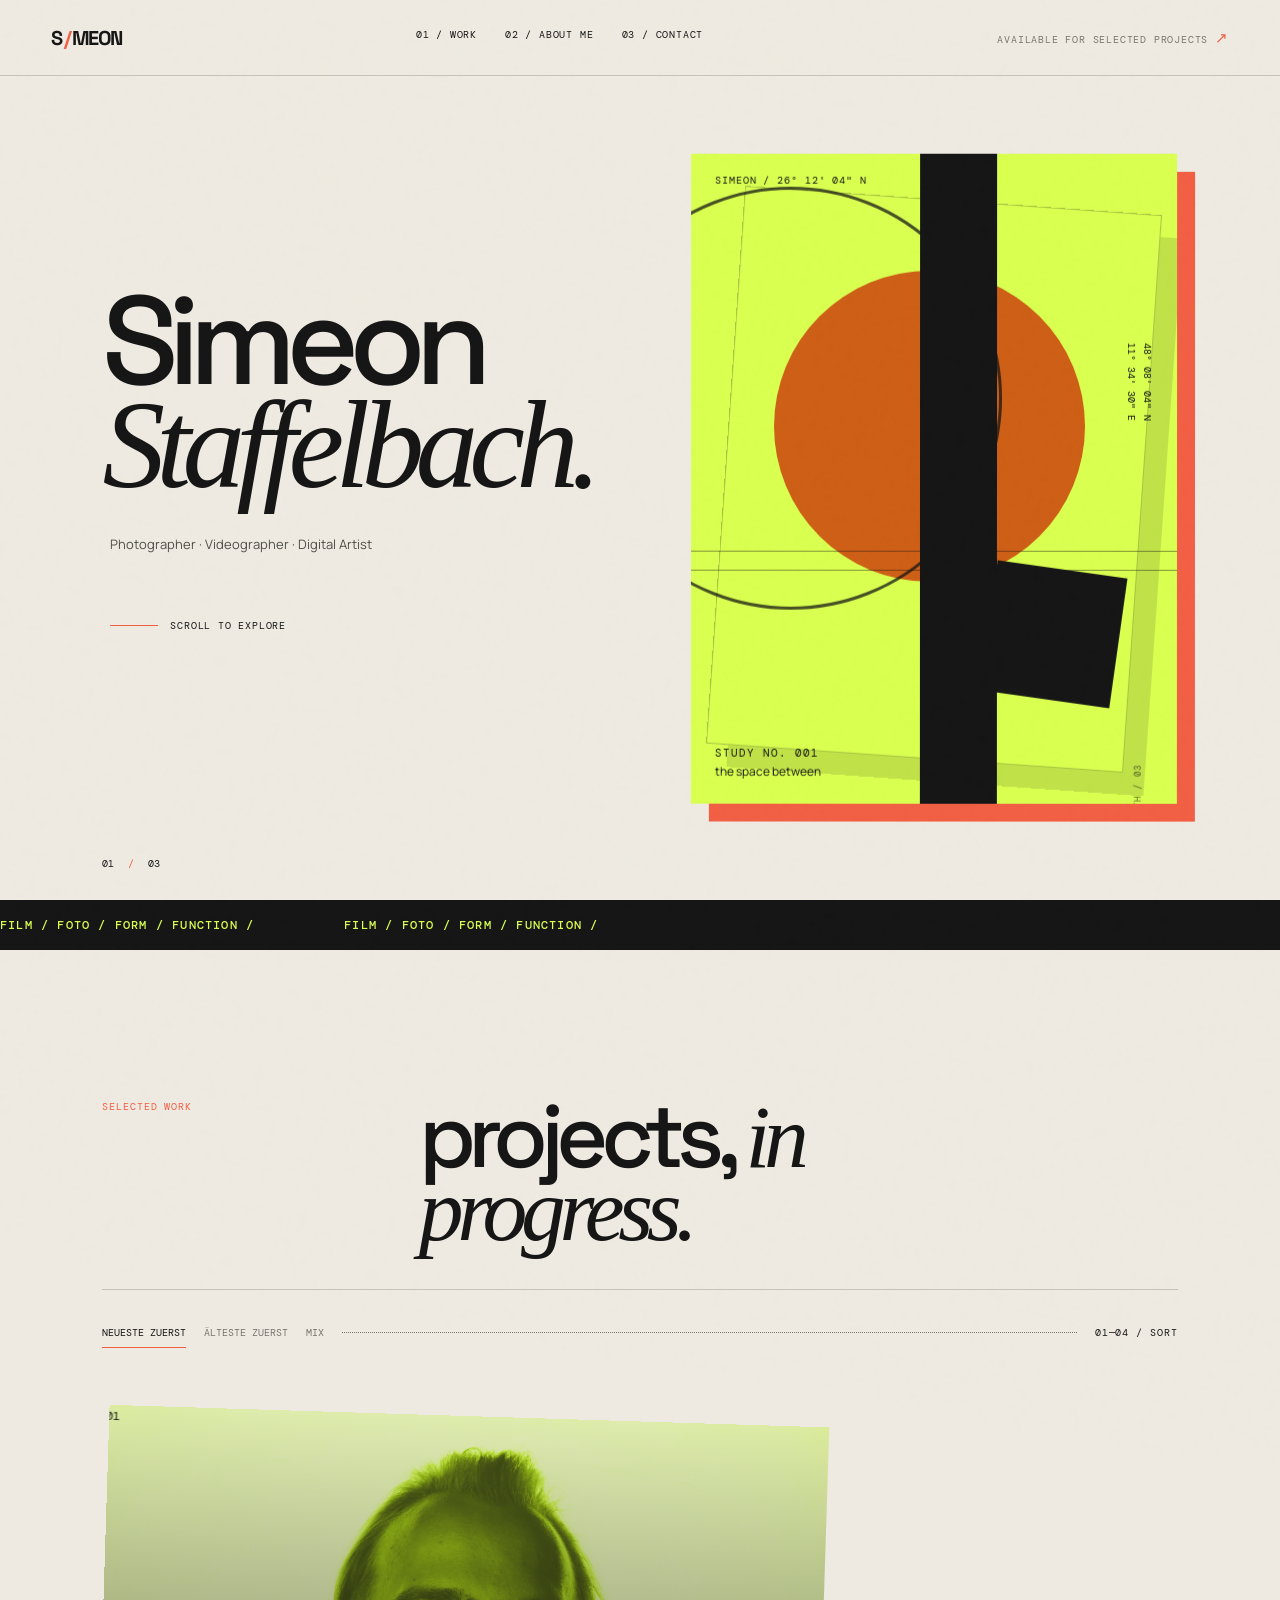
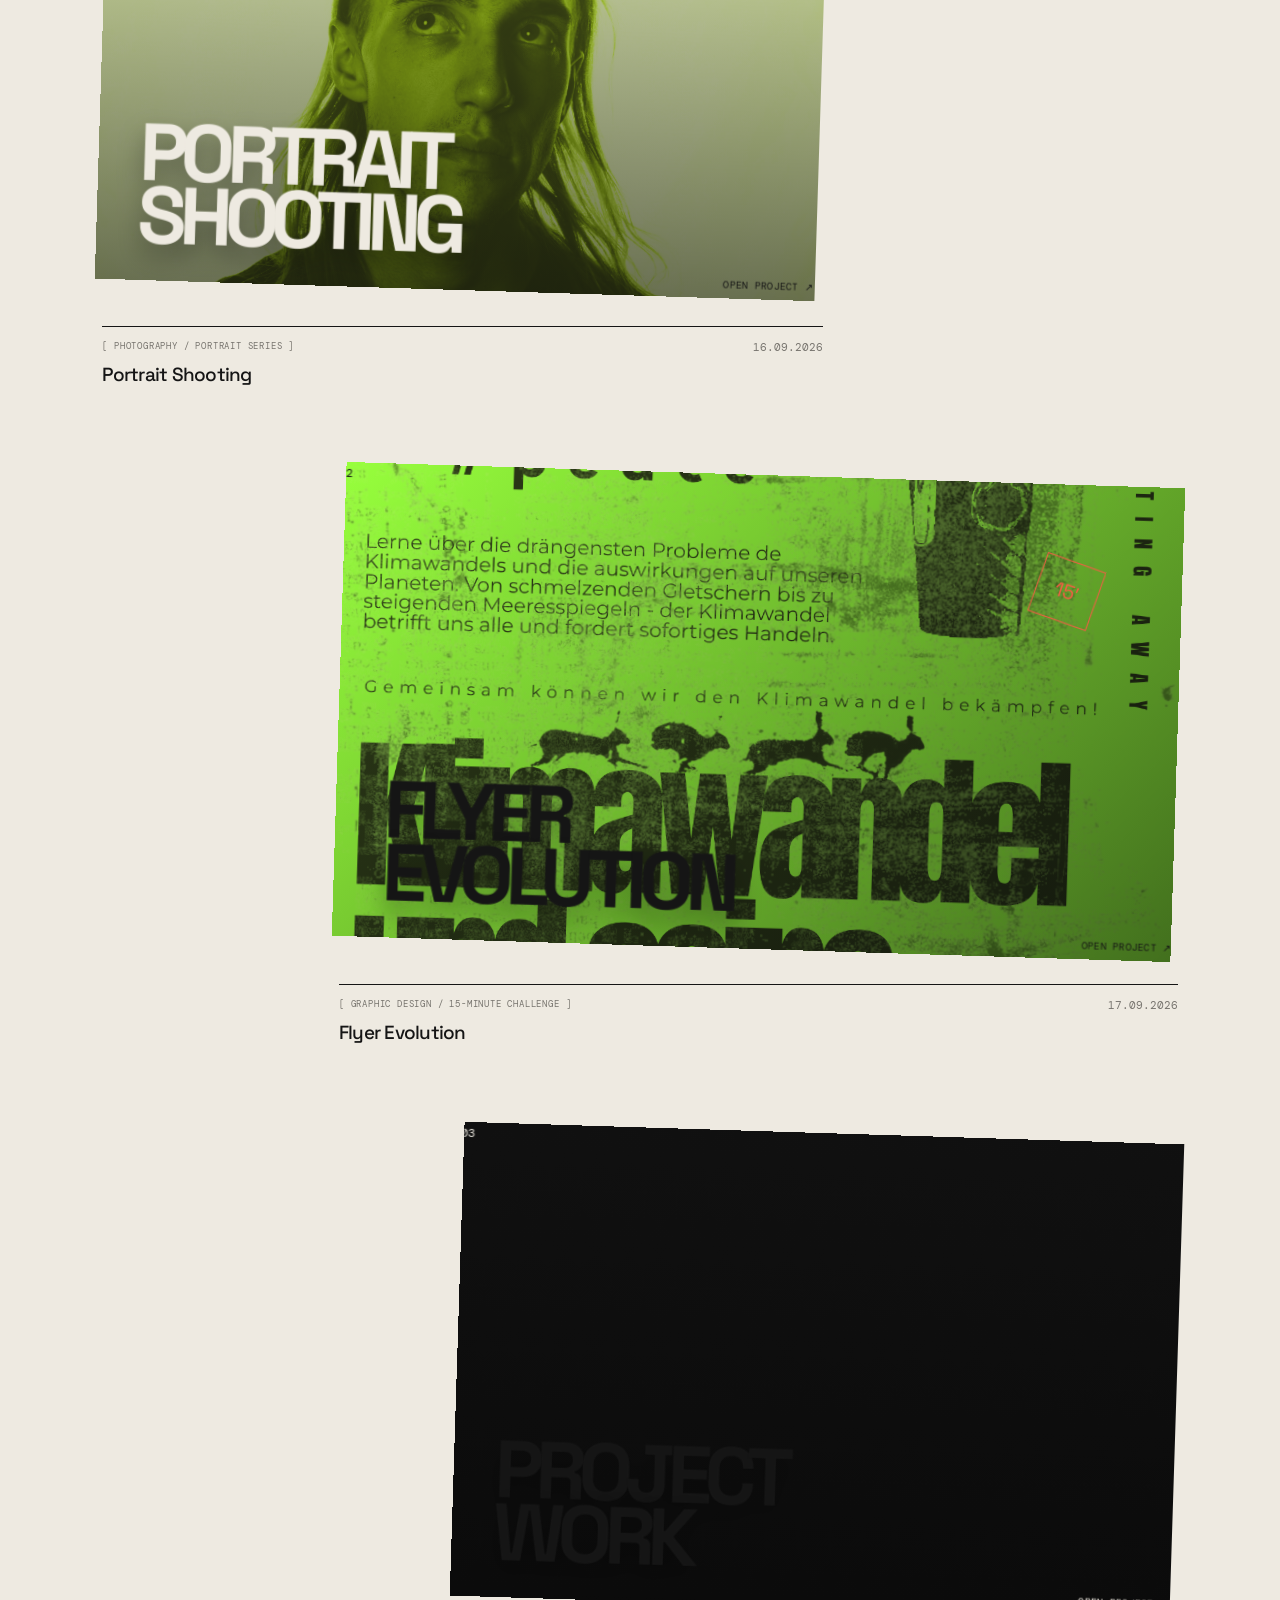
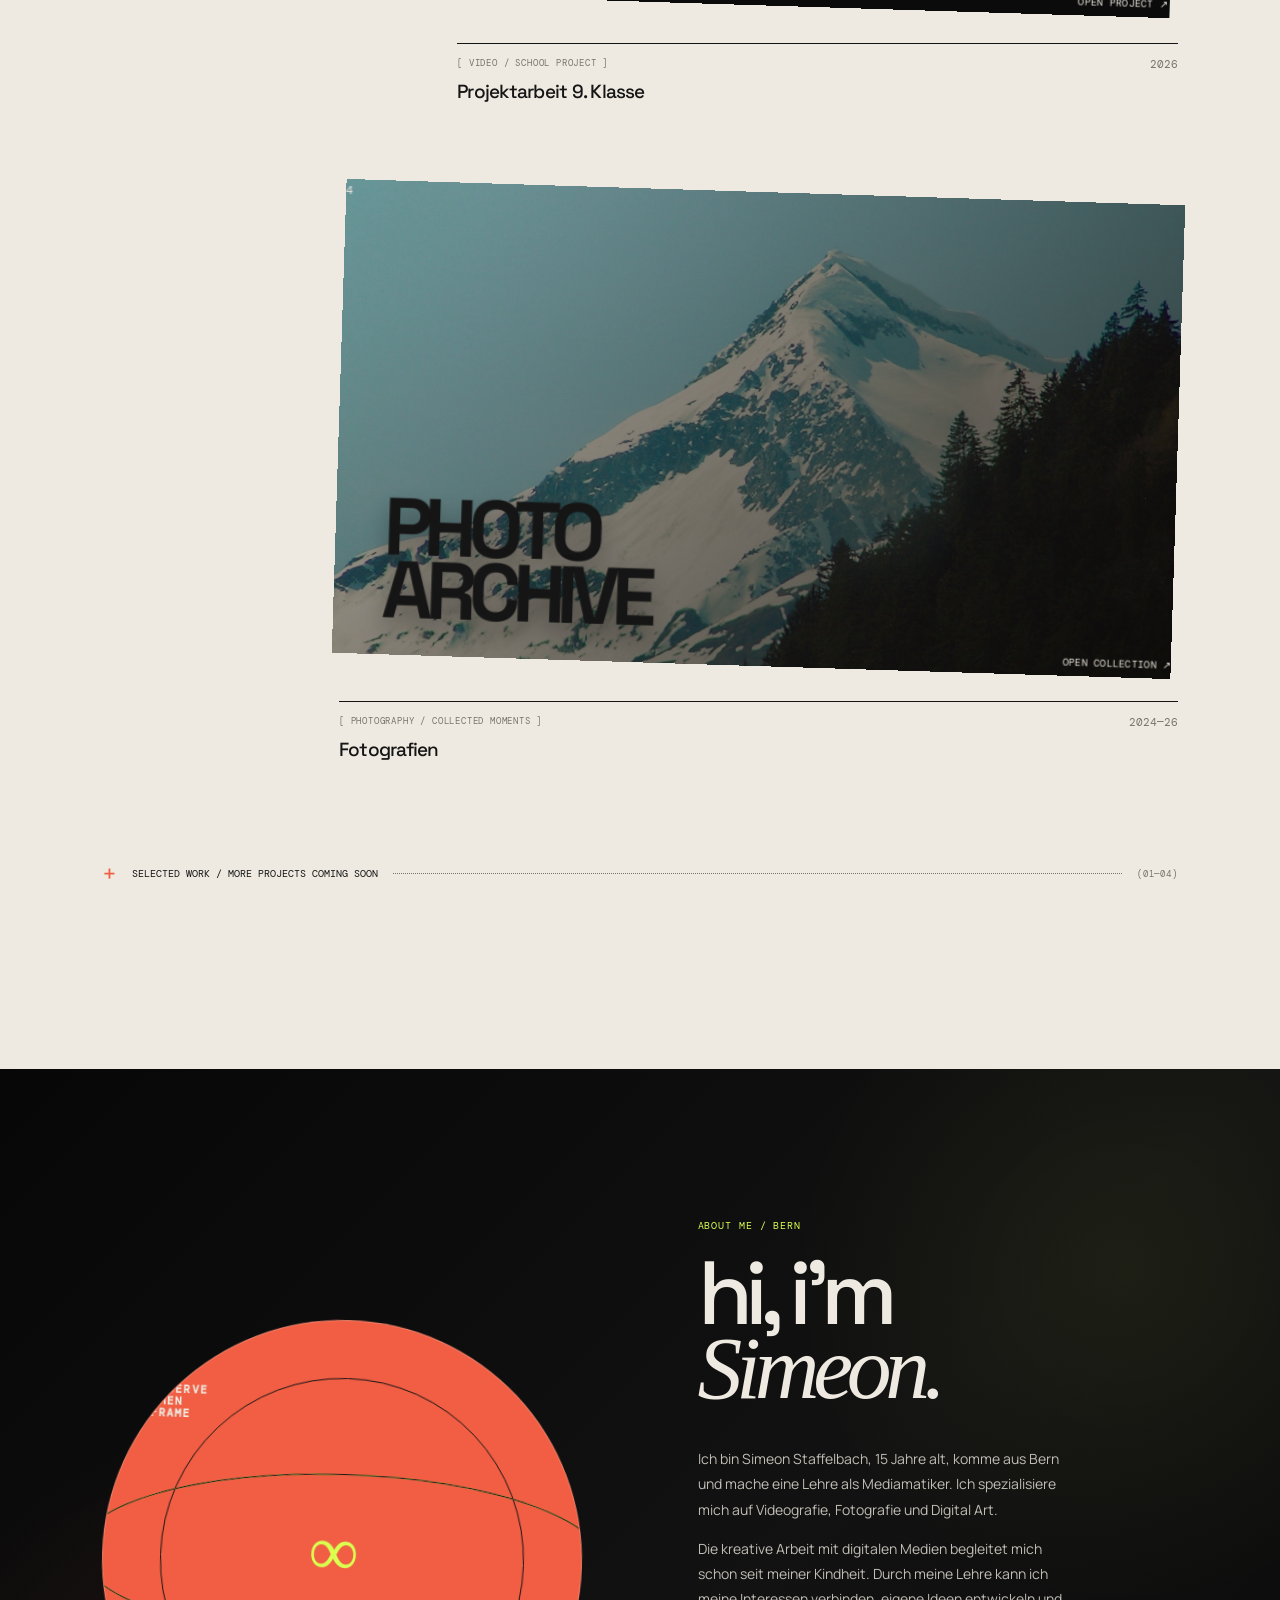
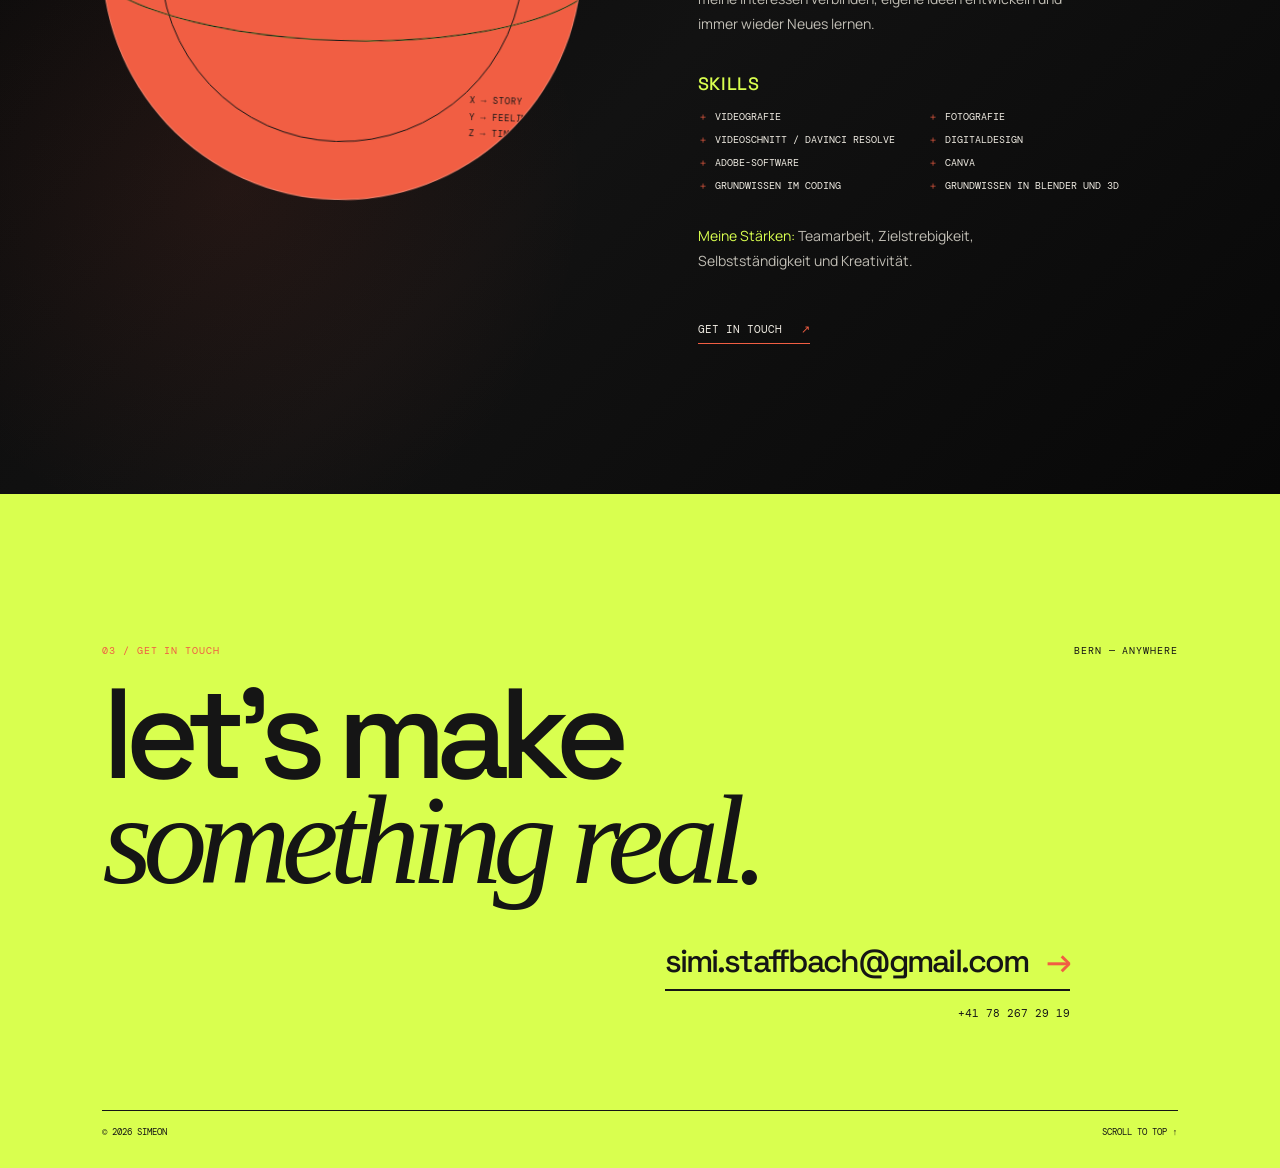
==== commit 6d53dd65: "Website aktualisiert" ====
--- a/index.html
+++ b/index.html
@@ -95,7 +95,7 @@
     <section class="contact section-pad" id="contact">
       <div class="contact-top"><p class="eyebrow">03 / get in touch</p><span class="mono">bern — anywhere</span></div>
       <h2>let's make<br><em>something real.</em></h2>
-      <div class="contact-details"><a class="email-link" href="mailto:simi.staffbach@gmail.com">simi.staffbach@gmail.com <span>↗</span></a><a class="phone-link" href="tel:+41782672919">+41 78 267 29 19</a></div>
+      <div class="contact-details"><a class="email-link" href="mailto:simi.staffbach@gmail.com">simi.staffbach@gmail.com <span>→</span></a><a class="phone-link" href="tel:+41782672919">+41 78 267 29 19</a></div>
       <div class="contact-footer"><span>© 2026 Simeon</span><span>scroll to top ↑</span></div>
     </section>
   </main>
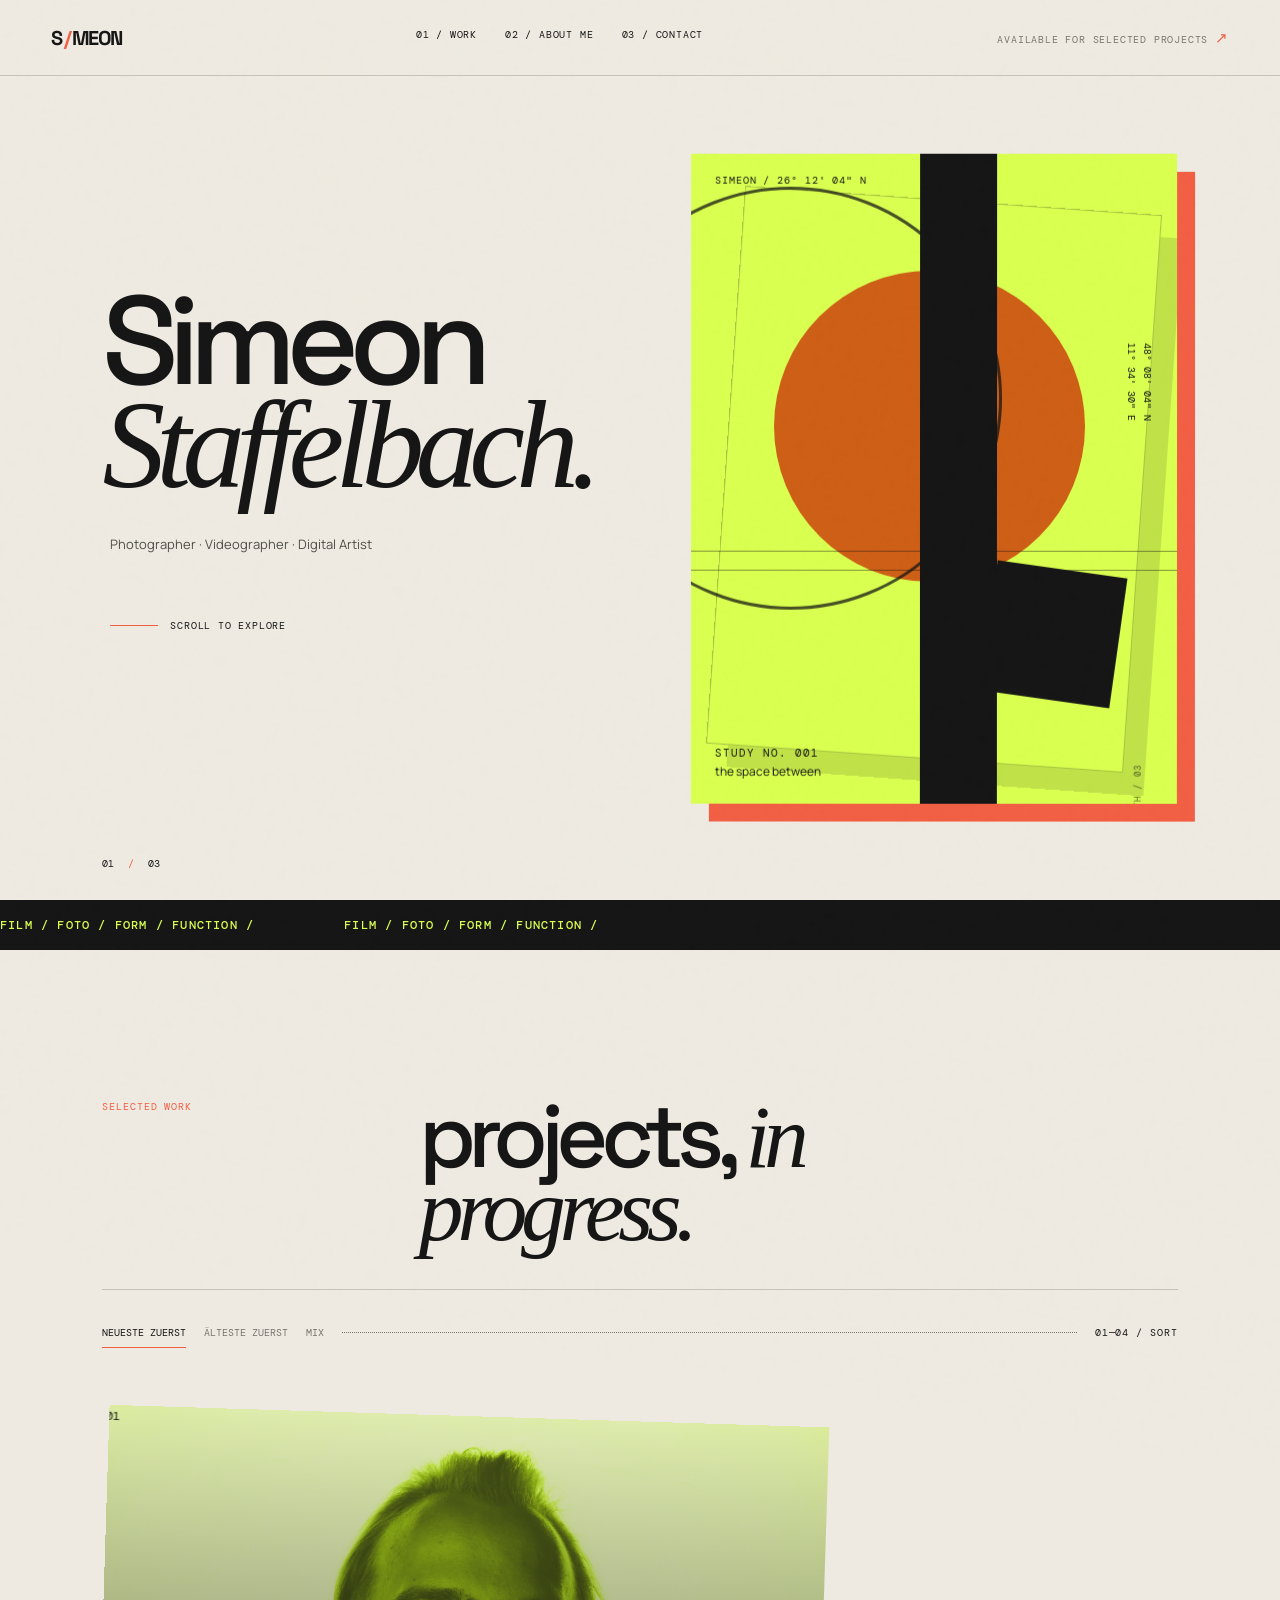
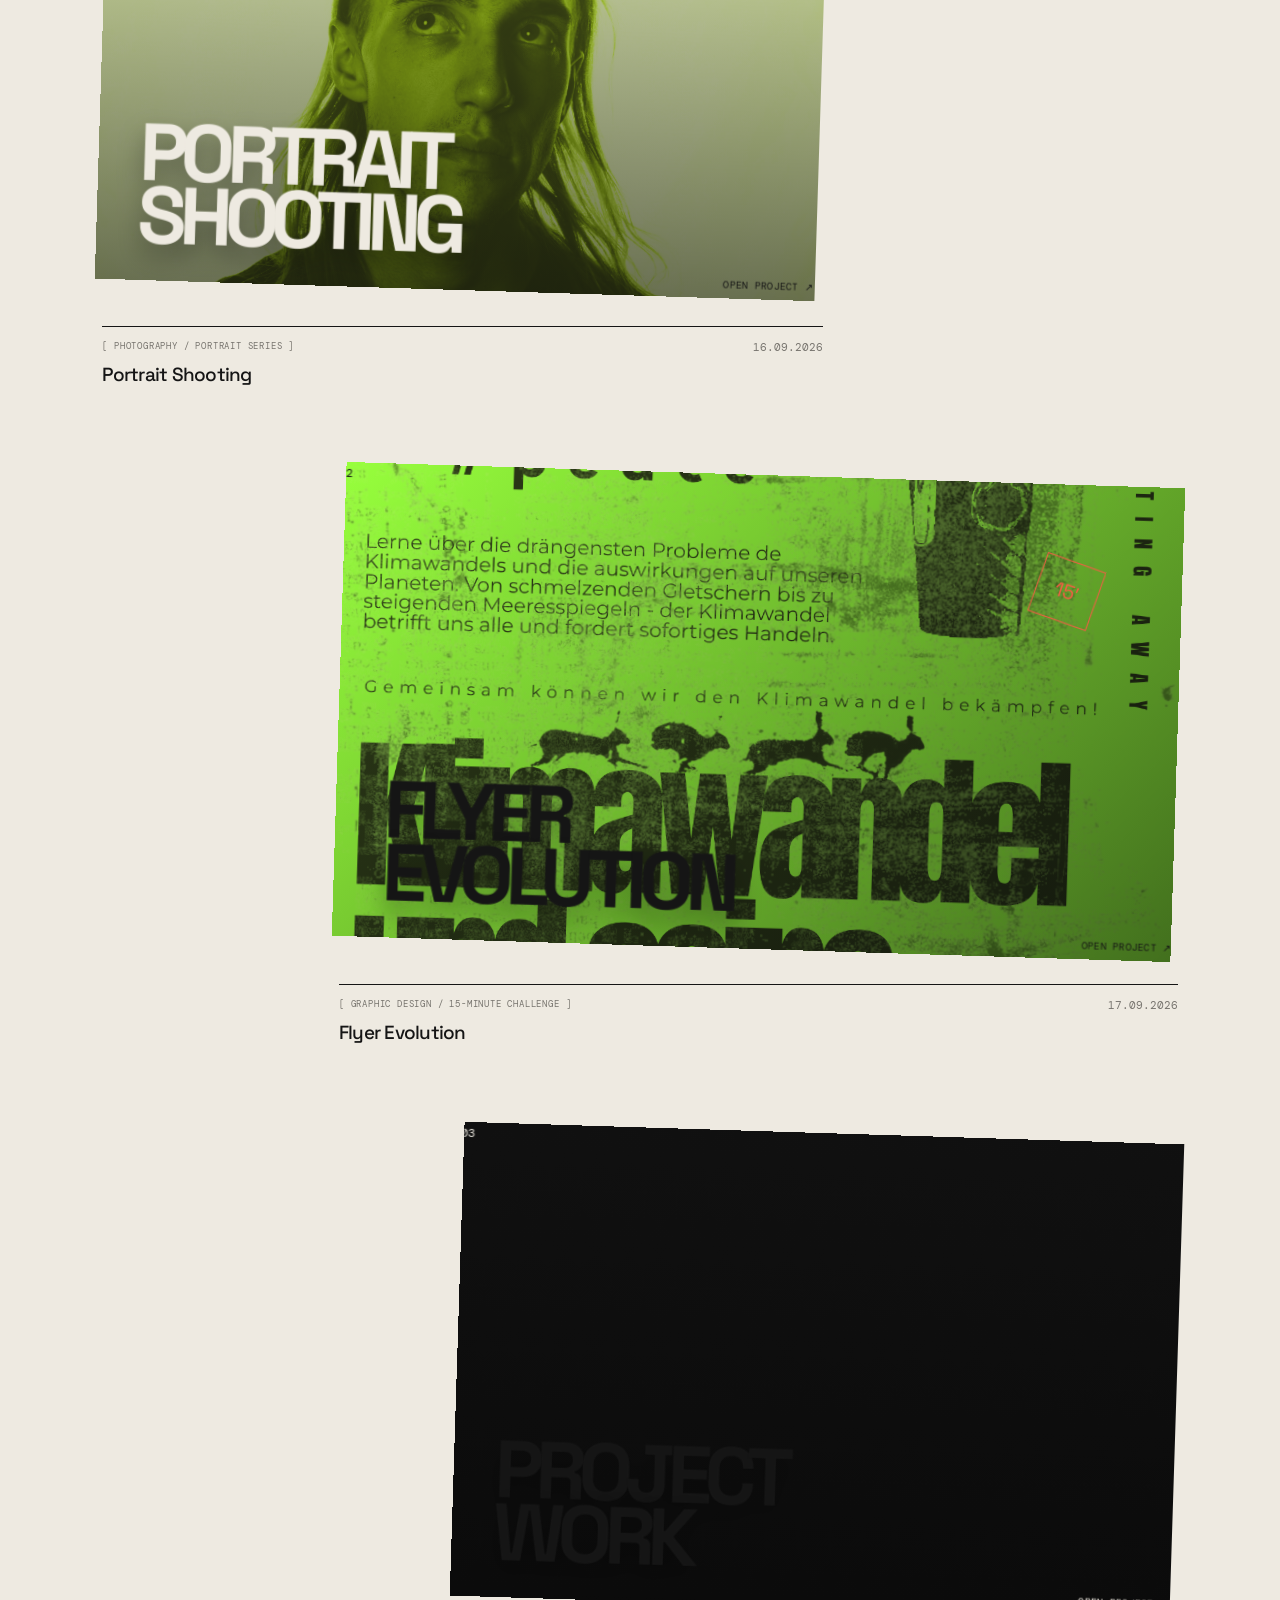
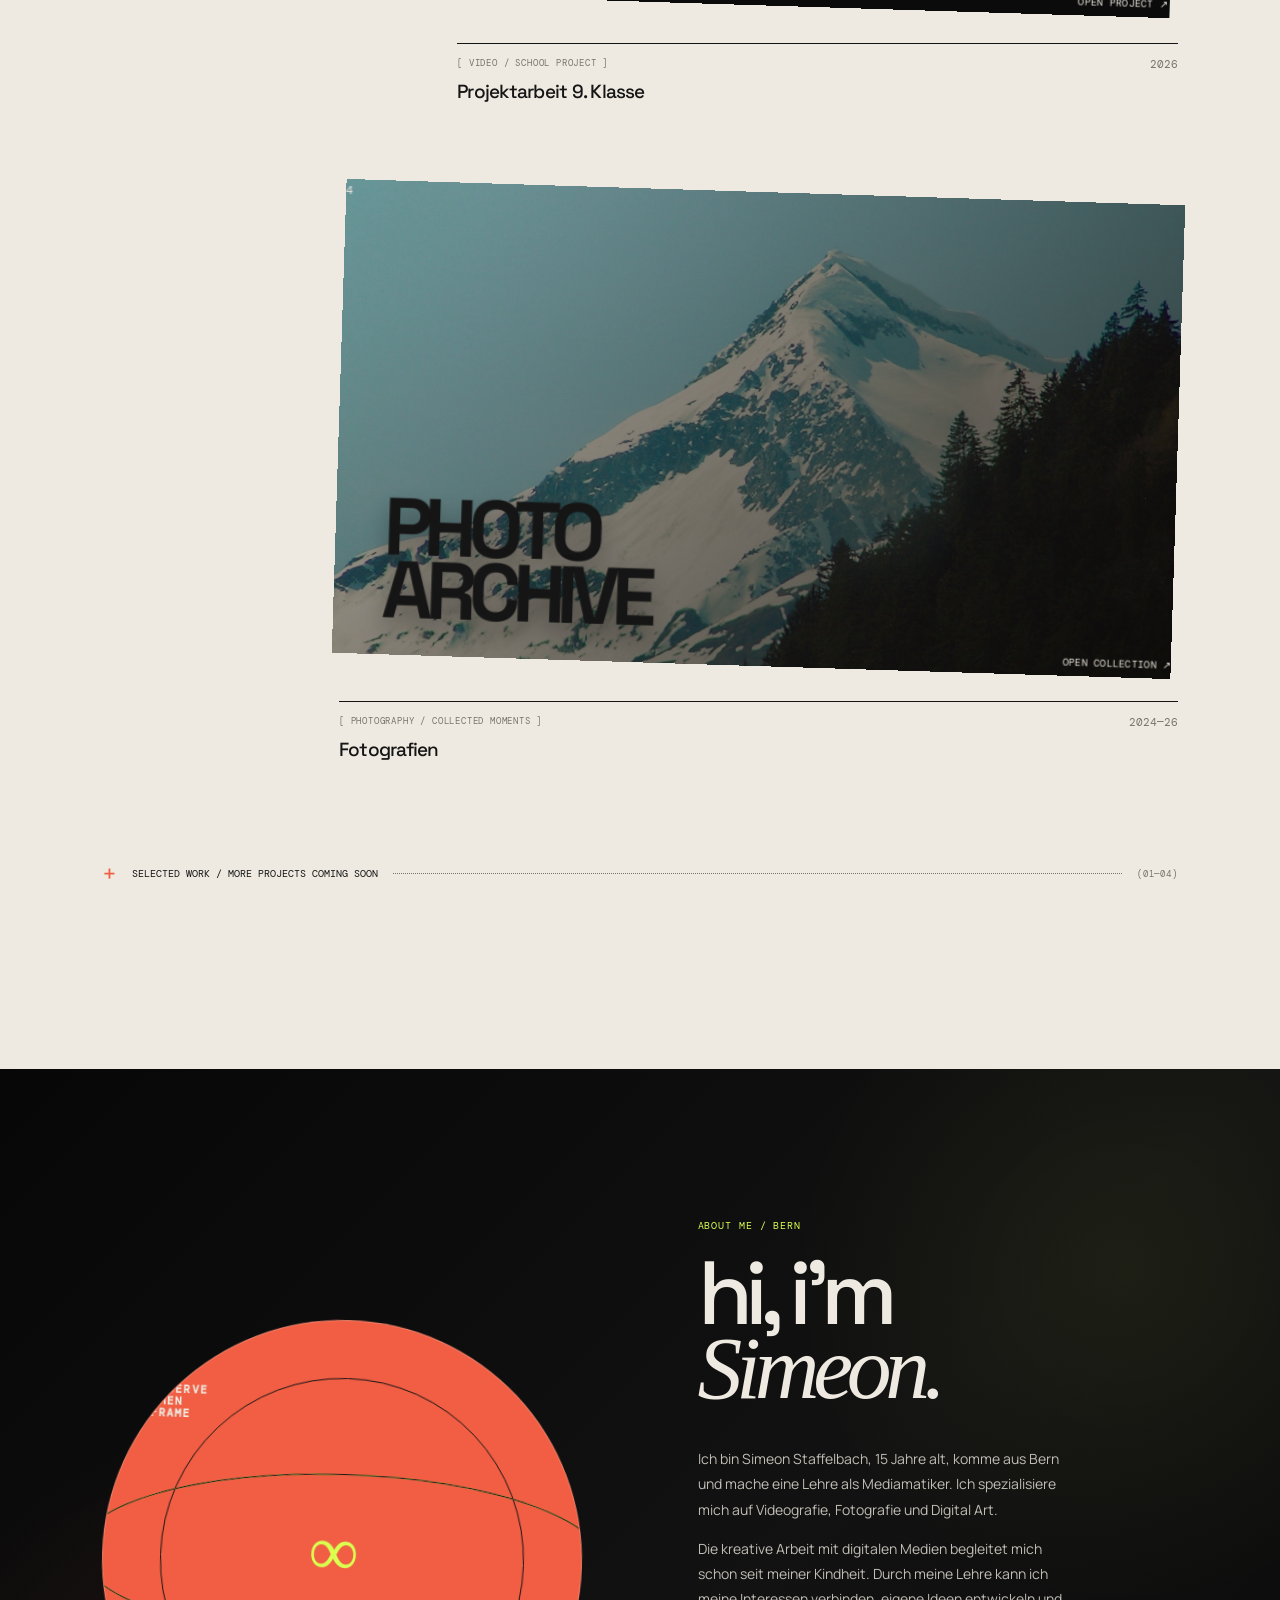
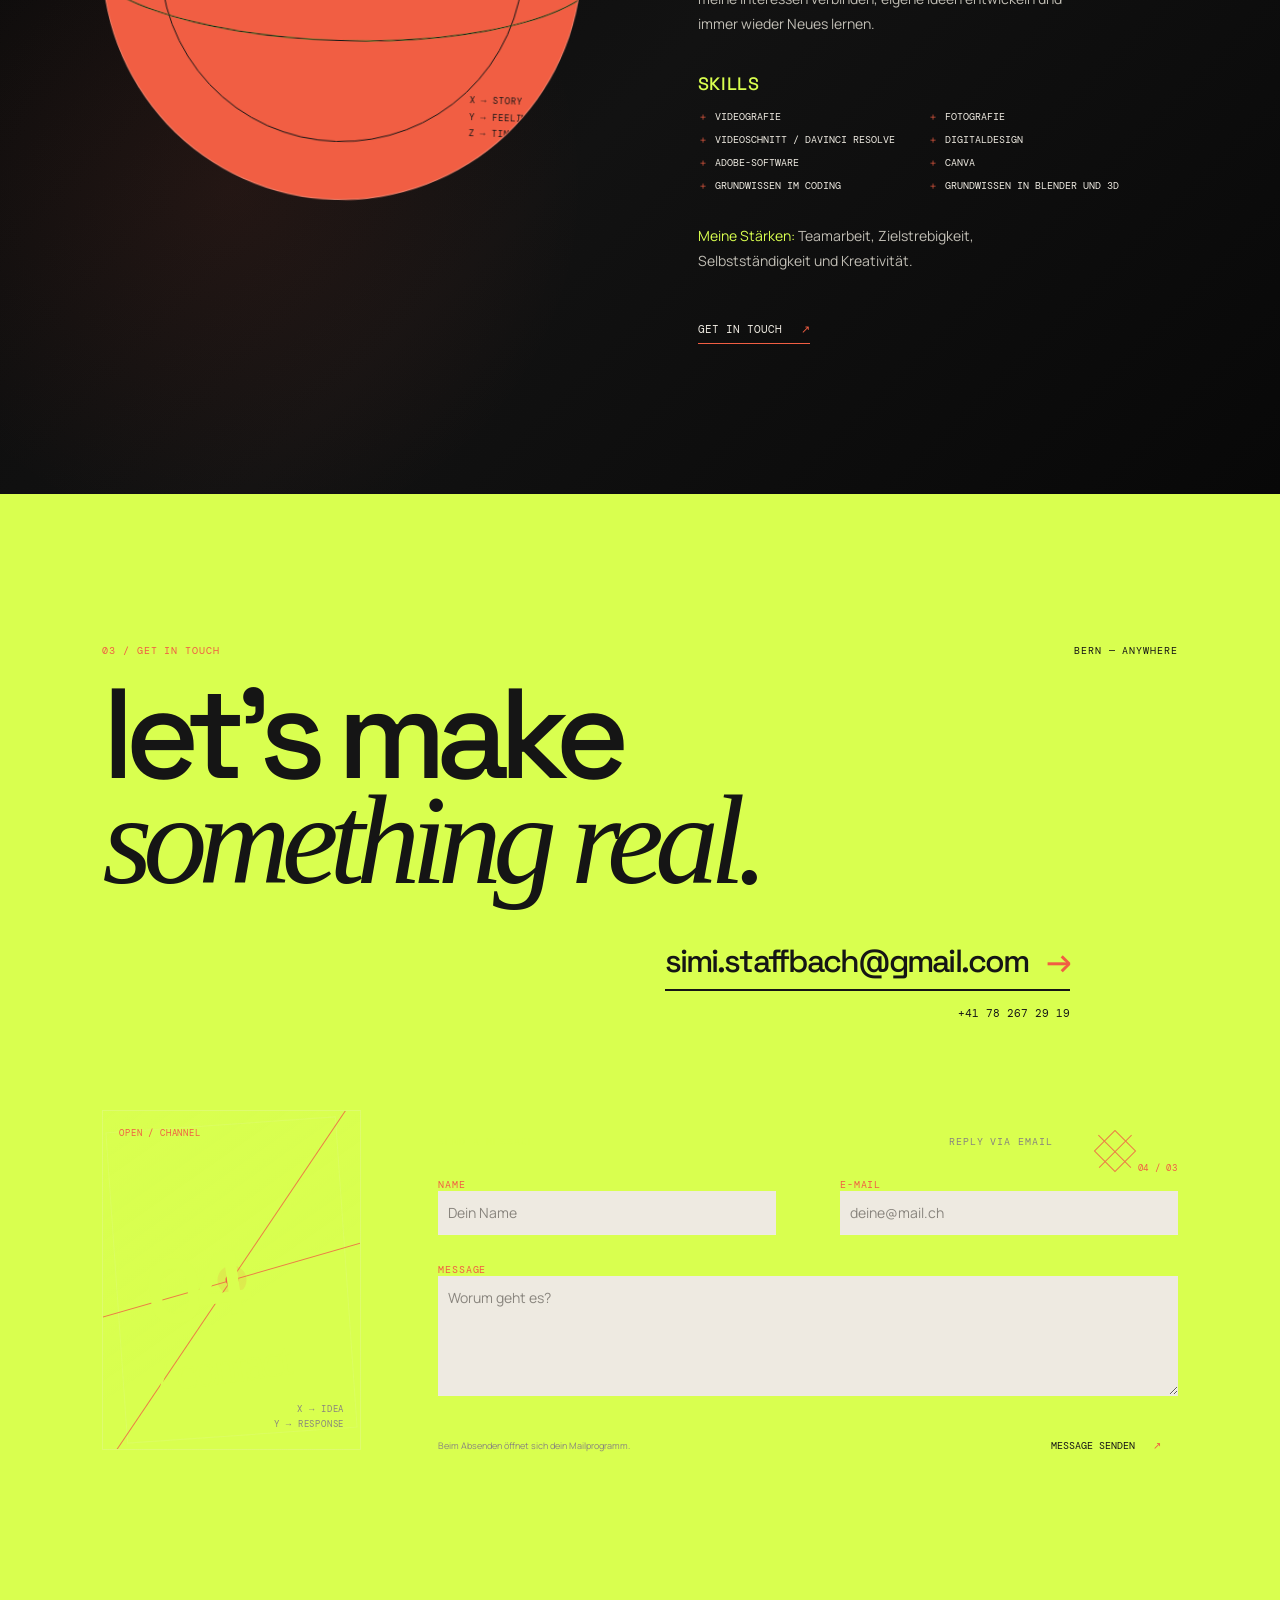
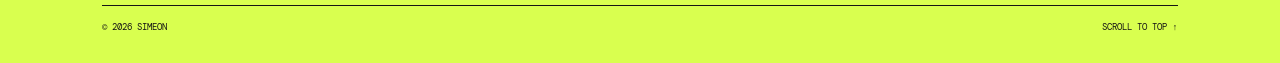
==== commit 401efa91: "Website aktualisiert" ====
--- a/index.html
+++ b/index.html
@@ -96,6 +96,41 @@
       <div class="contact-top"><p class="eyebrow">03 / get in touch</p><span class="mono">bern — anywhere</span></div>
       <h2>let's make<br><em>something real.</em></h2>
       <div class="contact-details"><a class="email-link" href="mailto:simi.staffbach@gmail.com">simi.staffbach@gmail.com <span>→</span></a><a class="phone-link" href="tel:+41782672919">+41 78 267 29 19</a></div>
+      <div class="contact-form-layout">
+        <div class="contact-form-side" aria-hidden="true">
+          <span class="contact-side-label">OPEN / CHANNEL</span>
+          <span class="contact-side-line contact-side-line-one"></span>
+          <span class="contact-side-line contact-side-line-two"></span>
+          <span class="contact-side-dot"></span>
+          <span class="contact-side-coordinate">x → idea<br>y → response</span>
+          <strong>04<br><em>/ contact</em></strong>
+        </div>
+        <form class="contact-form" id="contact-form">
+        <div class="contact-form-graphic" aria-hidden="true"><span class="contact-form-cross"></span><span class="contact-form-coordinate">04 / 03</span></div>
+        <div class="contact-form-heading">
+          <p class="eyebrow">send a message</p>
+          <span class="mono">reply via email</span>
+        </div>
+        <div class="contact-form-grid">
+          <label class="contact-field">
+            <span>name</span>
+            <input type="text" name="name" autocomplete="name" placeholder="Dein Name" required>
+          </label>
+          <label class="contact-field">
+            <span>e-mail</span>
+            <input type="email" name="email" autocomplete="email" placeholder="deine@mail.ch" required>
+          </label>
+          <label class="contact-field contact-field-message">
+            <span>message</span>
+            <textarea name="message" rows="5" placeholder="Worum geht es?" required></textarea>
+          </label>
+        </div>
+        <div class="contact-form-actions">
+          <p class="form-note">Beim Absenden öffnet sich dein Mailprogramm.</p>
+          <button class="form-submit" type="submit">message senden <span>↗</span></button>
+        </div>
+        </form>
+      </div>
       <div class="contact-footer"><span>© 2026 Simeon</span><span>scroll to top ↑</span></div>
     </section>
   </main>
--- a/style.css
+++ b/style.css
@@ -112,6 +112,53 @@
 	.project-meta>span{display:block;margin-top:8px}
 }
 
+.contact-form-layout{display:grid;grid-template-columns:minmax(190px,.7fr) minmax(0,2fr);gap:6vw;align-items:start;margin-bottom:110px}
+.contact-form-side{position:relative;min-height:340px;border:1px solid rgba(238,234,225,.22);overflow:hidden;color:var(--acid);background:linear-gradient(145deg,rgba(217,255,79,.06),transparent 58%)}
+.contact-form-side:before{content:'';position:absolute;inset:13px;border:1px solid rgba(238,234,225,.12);transform:rotate(-4deg)}
+.contact-side-label,.contact-side-coordinate{position:absolute;font:9px var(--mono);letter-spacing:.09em;text-transform:uppercase}
+.contact-side-label{top:16px;left:16px;color:var(--coral)}
+.contact-side-coordinate{right:16px;bottom:16px;line-height:1.7;text-align:right;color:#89857e}
+.contact-form-side strong{position:absolute;left:18%;top:42%;font:700 clamp(52px,7vw,92px)/.75 var(--display);letter-spacing:-.09em;transform:rotate(-8deg)}
+.contact-form-side strong em{font:400 .52em Georgia,serif;letter-spacing:-.06em}
+.contact-side-line{position:absolute;background:var(--coral);opacity:.8}
+.contact-side-line-one{width:1px;height:135%;left:50%;top:-18%;transform:rotate(34deg)}
+.contact-side-line-two{height:1px;width:135%;left:-18%;top:50%;transform:rotate(-16deg)}
+.contact-side-dot{position:absolute;width:13px;height:13px;left:50%;top:50%;border-radius:50%;background:var(--coral);box-shadow:0 0 0 8px rgba(241,94,67,.12);transform:translate(-50%,-50%)}
+.contact-form{position:relative;max-width:820px;margin:0;padding:25px 0 30px;color:var(--paper)}
+.contact-form-graphic{position:absolute;top:22px;right:0;width:108px;height:42px;color:var(--coral);pointer-events:none}
+.contact-form-cross{position:absolute;top:4px;right:48px;width:30px;height:30px;border:1px solid currentColor;transform:rotate(45deg);opacity:.8}
+.contact-form-cross:before,.contact-form-cross:after{content:'';position:absolute;background:currentColor}
+.contact-form-cross:before{width:1px;height:46px;left:14px;top:-9px}
+.contact-form-cross:after{height:1px;width:46px;left:-9px;top:14px}
+.contact-form-coordinate{position:absolute;right:0;bottom:0;font:9px var(--mono);letter-spacing:.08em}
+.contact-form-heading{display:flex;justify-content:space-between;align-items:baseline;gap:20px;padding-right:125px}
+.contact-form-heading .eyebrow{color:var(--acid);margin:0}
+.contact-form-heading .mono{color:#89857e}
+.contact-form-grid{display:grid;grid-template-columns:1fr 1fr;gap:28px 5vw;margin-top:30px}
+.contact-field{display:block}
+.contact-field>span{display:block;color:var(--coral);font:10px var(--mono);letter-spacing:.09em;text-transform:uppercase}
+.contact-field input,.contact-field textarea{display:block;width:100%;border:0;border-bottom:1px solid rgba(238,234,225,.35);background:var(--paper);color:var(--ink);font:14px var(--body);padding:12px 10px;outline:none;resize:vertical}
+.contact-field input::placeholder,.contact-field textarea::placeholder{color:#89857e;opacity:1}
+.contact-field input:focus,.contact-field textarea:focus{border-bottom-color:var(--acid);background:var(--paper);color:var(--ink)}
+.contact-field-message{grid-column:1/-1}
+.contact-form-actions{display:flex;align-items:center;justify-content:space-between;gap:30px;margin-top:30px}
+.contact-form .form-note{margin:0;color:#89857e;font-size:9px}
+.contact-form .form-submit{margin:0;background:var(--acid);color:var(--ink);border:1px solid var(--acid);padding:12px 16px;transition:background .25s,color .25s,transform .25s}
+.contact-form .form-submit:hover{background:var(--coral);color:var(--paper);transform:translateY(-3px)}
+@media(max-width:700px){
+	.contact-form{max-width:none;margin-bottom:80px;padding:26px 0}
+	.contact-form-layout{display:block;margin-bottom:80px}
+	.contact-form-side{min-height:230px;margin-bottom:42px}
+	.contact-form-graphic{top:23px;right:0;transform:scale(.8);transform-origin:top right}
+	.contact-form-heading{display:block;padding-right:0}
+	.contact-form-heading .mono{display:block;margin-top:12px;font-size:8px}
+	.contact-form-grid{display:block;margin-top:28px}
+	.contact-field{margin-bottom:26px}
+	.contact-field-message{margin-bottom:0}
+	.contact-form-actions{display:block;margin-top:28px}
+	.contact-form .form-submit{margin-top:24px}
+}
+
 /* The duplicated ticker content makes this loop seamless. */
 .ticker-track{display:flex;width:max-content;animation:ticker-loop 18s linear infinite;will-change:transform}
 .ticker-track span{display:block;flex:0 0 auto;padding-right:2.5rem}
